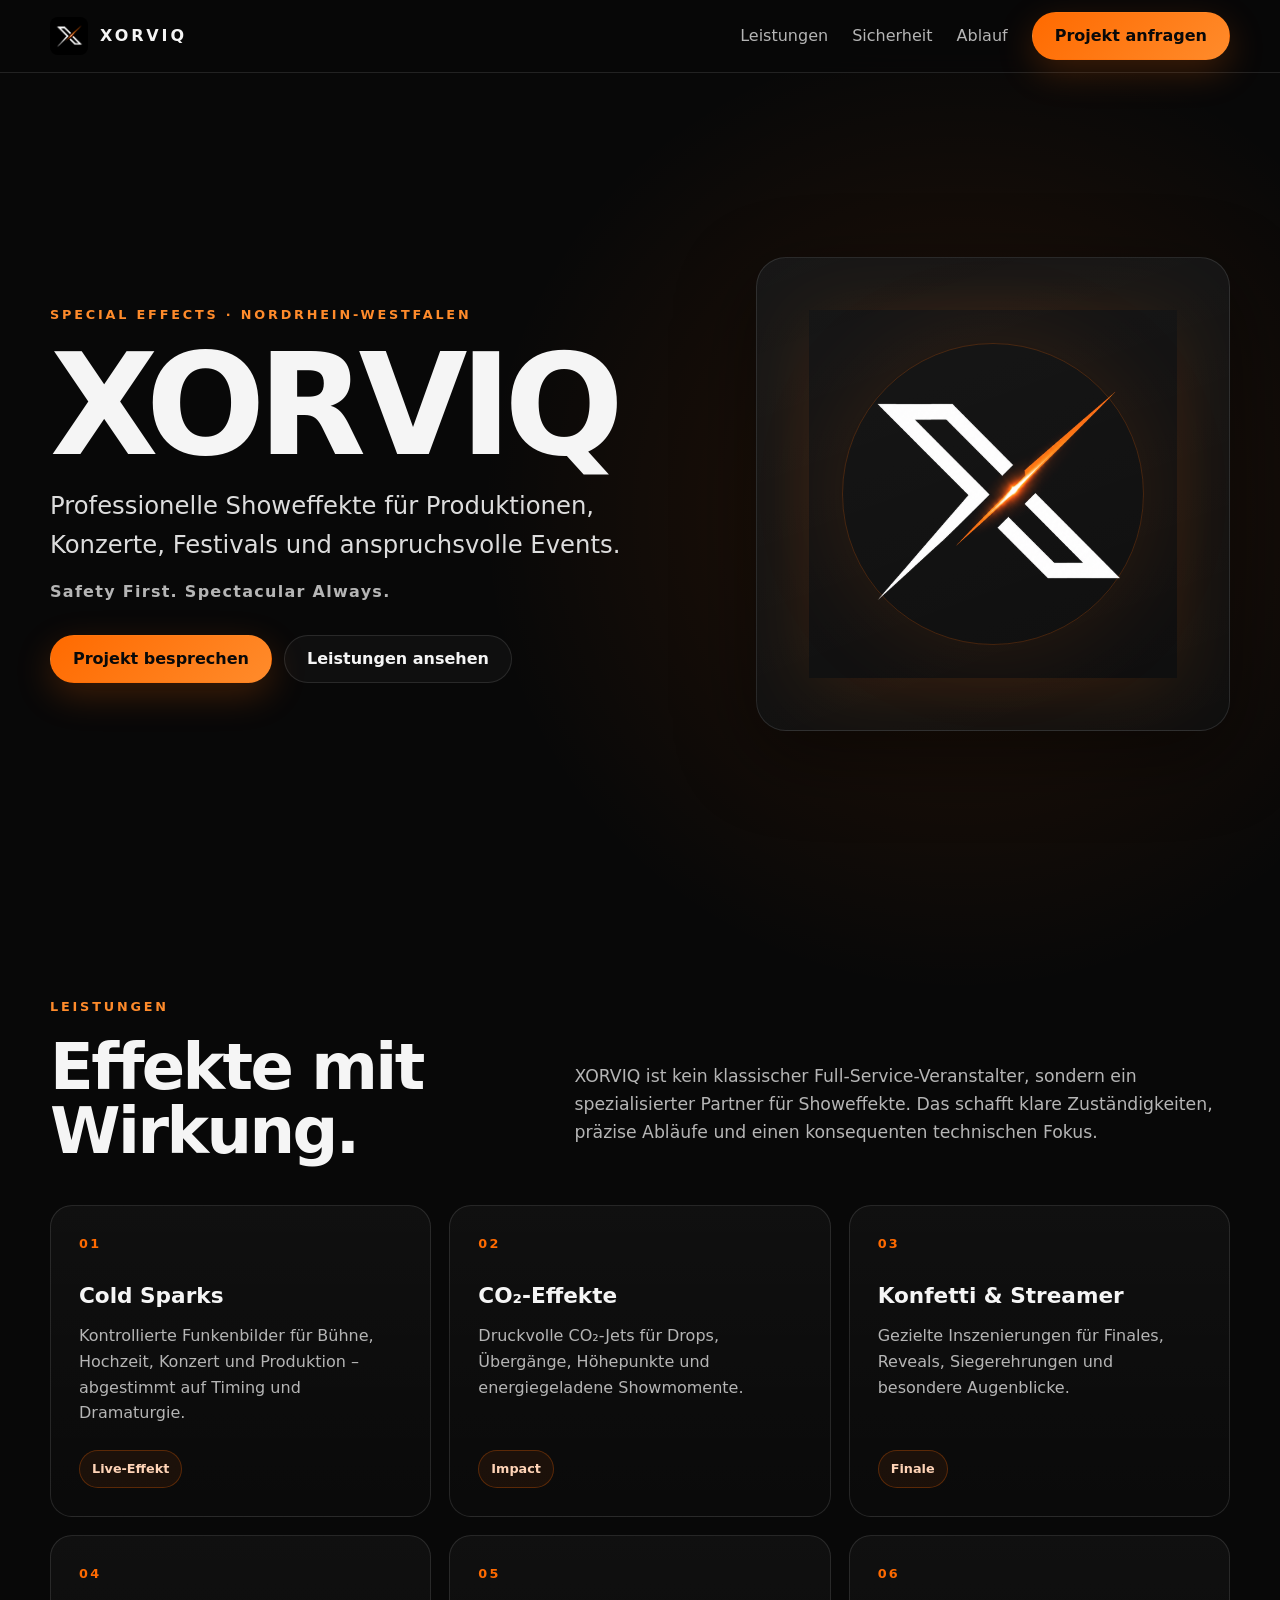
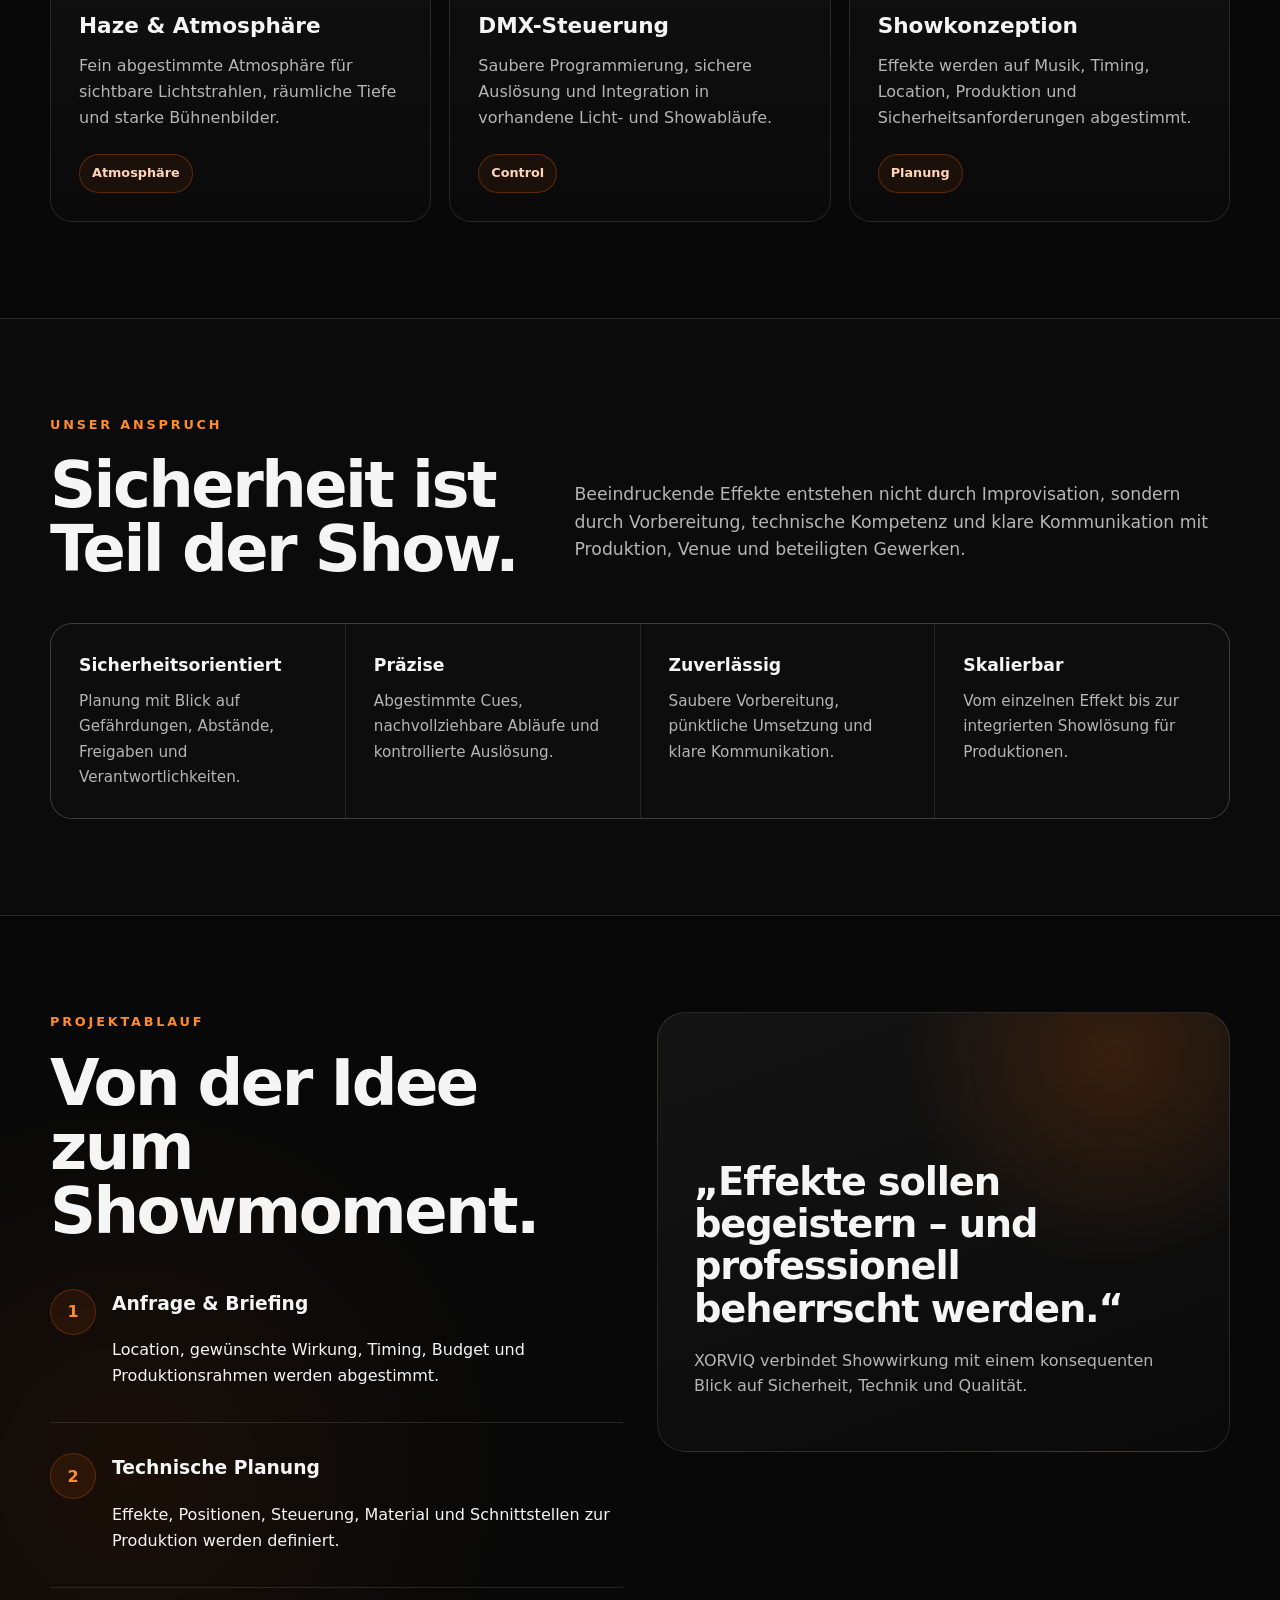
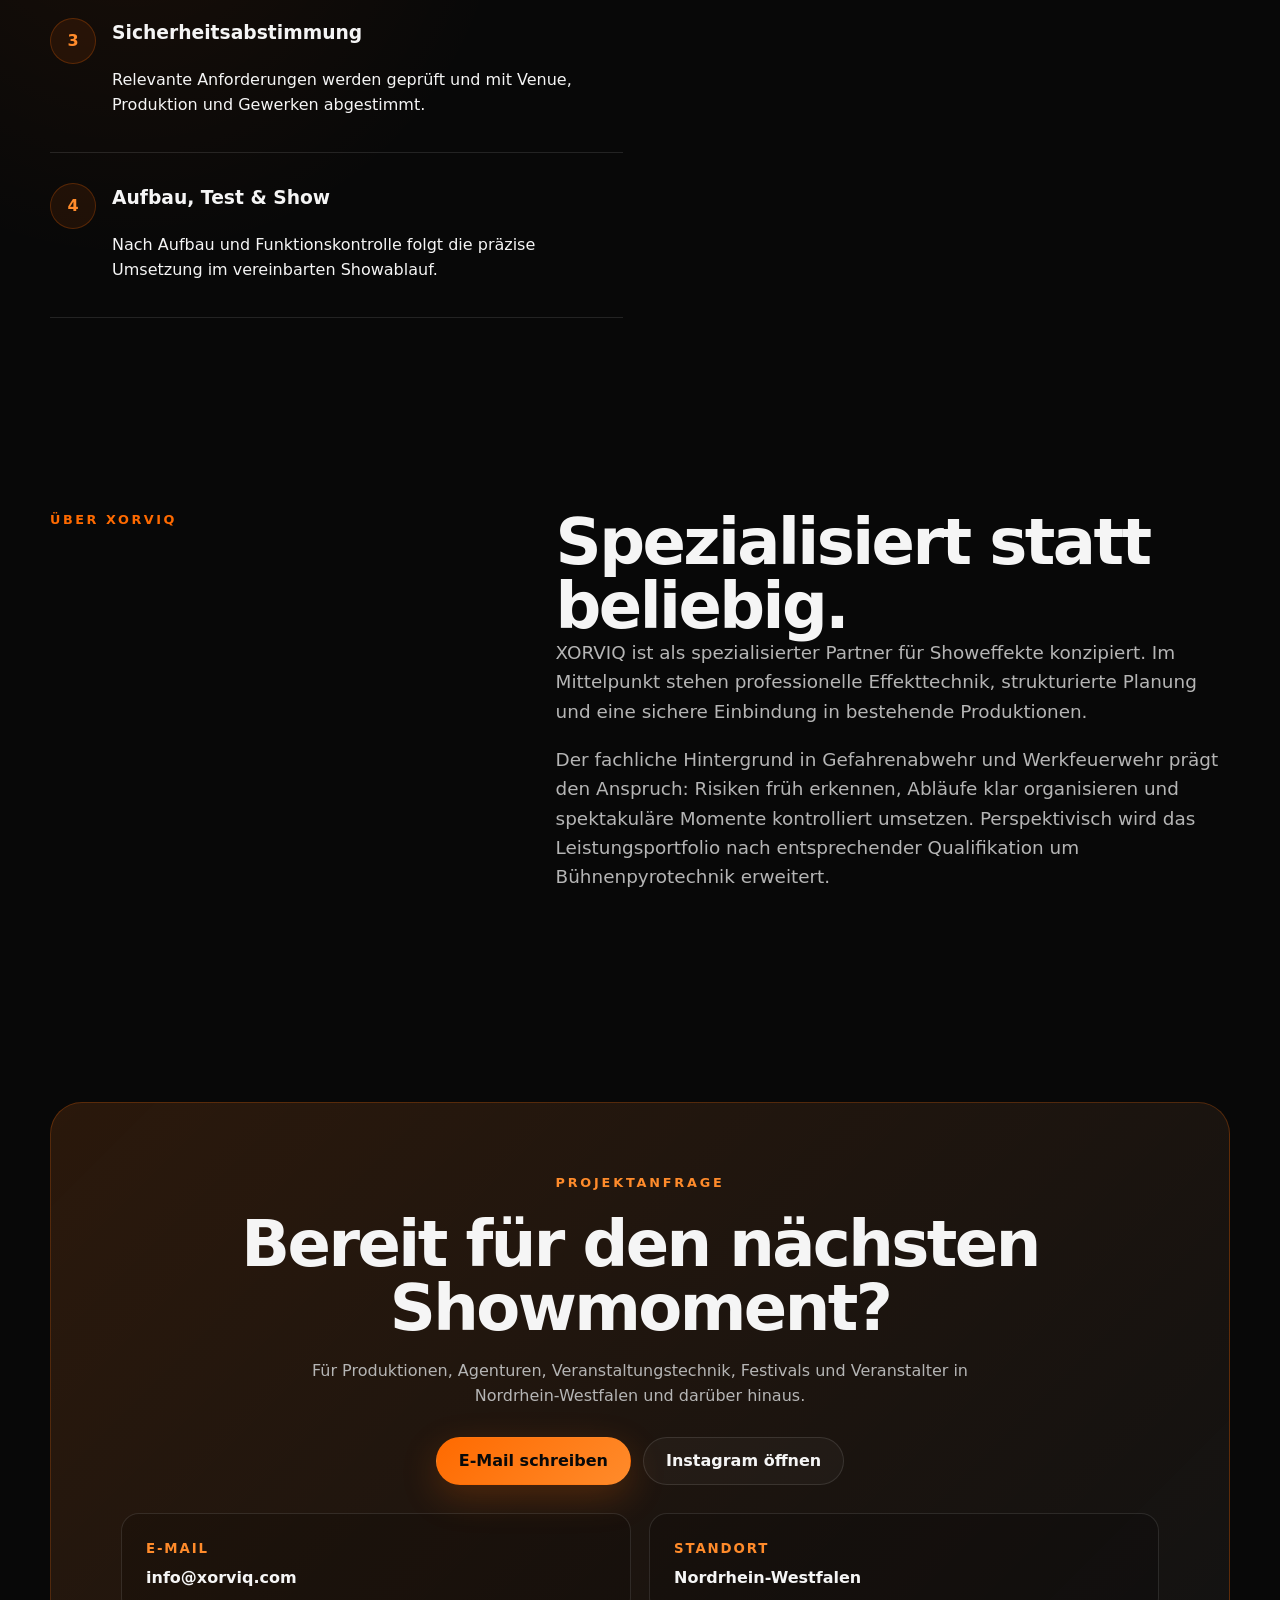
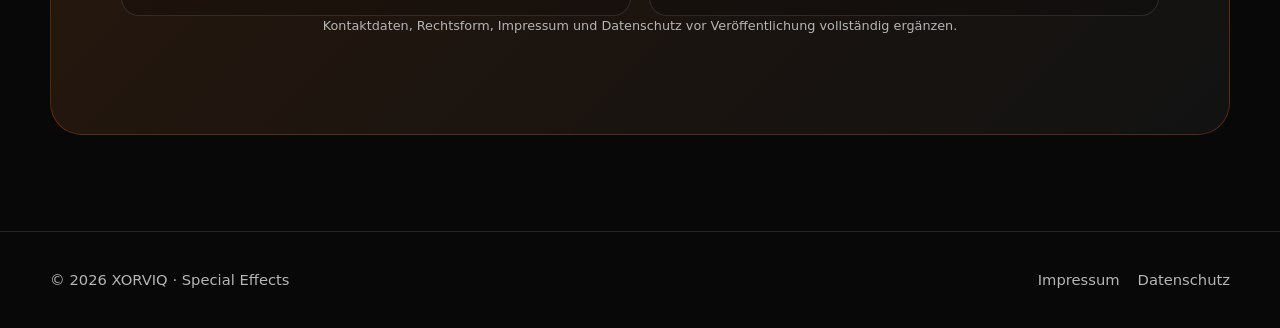
==== index.html @ 0015cf71 "Add files via upload" ====
<!DOCTYPE html>
<html lang="de">
<head>
  <meta charset="utf-8">
  <meta name="viewport" content="width=device-width, initial-scale=1">
  <title>XORVIQ | Special Effects</title>
  <meta name="description" content="XORVIQ realisiert professionelle Showeffekte mit Fokus auf Sicherheit, Präzision und Wirkung: Cold Sparks, CO₂, Konfetti, Streamer, Haze und DMX-Steuerung.">
  <meta name="theme-color" content="#080808">
  <link rel="icon" href="assets/favicon.png">
  <style>
    :root{--bg:#080808;--panel:#111;--text:#f5f5f5;--muted:#b5b5b5;--line:rgba(255,255,255,.11);--orange:#ff6a00;--orange2:#ff8b2b;--max:1180px;--radius:22px}
    *{box-sizing:border-box}html{scroll-behavior:smooth}
    body{margin:0;color:var(--text);background:radial-gradient(circle at 75% 10%,rgba(255,106,0,.12),transparent 30rem),radial-gradient(circle at 10% 60%,rgba(255,106,0,.07),transparent 24rem),var(--bg);font-family:Inter,ui-sans-serif,system-ui,-apple-system,BlinkMacSystemFont,"Segoe UI",sans-serif;line-height:1.6}
    img{max-width:100%;display:block}a{color:inherit}.container{width:min(calc(100% - 32px),var(--max));margin-inline:auto}
    .nav{position:sticky;top:0;z-index:20;backdrop-filter:blur(16px);background:rgba(8,8,8,.78);border-bottom:1px solid var(--line)}
    .nav-inner{min-height:72px;display:flex;align-items:center;justify-content:space-between;gap:24px}
    .brand{display:flex;align-items:center;gap:12px;text-decoration:none;font-weight:850;letter-spacing:.18em}
    .brand img{width:38px;height:38px;object-fit:cover;border-radius:8px}.nav-links{display:flex;align-items:center;gap:24px;color:var(--muted)}.nav-links a{text-decoration:none}.nav-links a:hover{color:#fff}
    .btn{display:inline-flex;align-items:center;justify-content:center;min-height:48px;padding:0 22px;border-radius:999px;text-decoration:none;font-weight:800;border:1px solid transparent;transition:.2s ease}
    .btn-primary{color:#090909;background:linear-gradient(135deg,var(--orange),var(--orange2));box-shadow:0 12px 36px rgba(255,106,0,.22)}.btn-primary:hover{transform:translateY(-2px)}
    .btn-secondary{border-color:var(--line);background:rgba(255,255,255,.03)}.btn-secondary:hover{background:rgba(255,255,255,.07)}
    .hero{min-height:calc(100vh - 72px);display:grid;place-items:center;padding:82px 0 68px}.hero-grid{display:grid;grid-template-columns:1.15fr .85fr;gap:64px;align-items:center}
    .eyebrow{color:var(--orange2);text-transform:uppercase;letter-spacing:.22em;font-size:.8rem;font-weight:850;margin-bottom:18px}
    h1,h2,h3,p{margin-top:0}h1{margin-bottom:20px;font-size:clamp(4rem,11vw,8.8rem);line-height:.88;letter-spacing:-.055em}
    .hero-sub{font-size:clamp(1.15rem,2.1vw,1.52rem);color:#ddd;max-width:720px;margin-bottom:14px}.slogan{color:var(--muted);font-weight:700;letter-spacing:.08em;margin-bottom:30px}.actions{display:flex;flex-wrap:wrap;gap:12px}
    .logo-panel{position:relative;aspect-ratio:1;border-radius:30px;border:1px solid var(--line);background:linear-gradient(160deg,rgba(255,255,255,.05),rgba(255,255,255,.01)),#0b0b0b;display:grid;place-items:center;overflow:hidden;box-shadow:0 24px 80px rgba(0,0,0,.45)}
    .logo-panel:before{content:"";position:absolute;inset:18%;border:1px solid rgba(255,106,0,.22);border-radius:50%;box-shadow:0 0 100px rgba(255,106,0,.12)}
    .logo-panel img{width:78%;position:relative;z-index:1;mix-blend-mode:screen;filter:drop-shadow(0 10px 42px rgba(255,106,0,.16))}
    section{padding:96px 0}.section-head{display:grid;grid-template-columns:.85fr 1.15fr;align-items:end;gap:40px;margin-bottom:42px}
    h2{font-size:clamp(2.3rem,5vw,4.6rem);line-height:1;letter-spacing:-.04em;margin-bottom:0}.section-copy{justify-self:end;max-width:700px;color:var(--muted);font-size:1.08rem}
    .grid-3{display:grid;grid-template-columns:repeat(3,1fr);gap:18px}.card{border:1px solid var(--line);background:linear-gradient(180deg,rgba(255,255,255,.035),rgba(255,255,255,.012));border-radius:var(--radius);padding:28px;min-height:240px;display:flex;flex-direction:column;justify-content:space-between}
    .num{color:var(--orange);font-size:.8rem;letter-spacing:.18em;text-transform:uppercase;font-weight:850;margin-bottom:24px}.card h3{font-size:1.35rem;margin-bottom:10px}.card p{color:var(--muted);margin-bottom:0}
    .tag{width:max-content;margin-top:24px;padding:8px 12px;border-radius:999px;border:1px solid rgba(255,106,0,.28);color:#ffd4b7;background:rgba(255,106,0,.07);font-size:.8rem;font-weight:800}
    .values{background:#0b0b0b;border-block:1px solid var(--line)}.value-grid{display:grid;grid-template-columns:repeat(4,1fr);gap:1px;border:1px solid var(--line);background:var(--line);border-radius:var(--radius);overflow:hidden}
    .value{padding:28px;background:#0d0d0d}.value strong{display:block;font-size:1.08rem;margin-bottom:8px}.value span{color:var(--muted);font-size:.95rem}
    .process{display:grid;grid-template-columns:1fr 1fr;gap:34px;align-items:start}.process-list{display:grid;gap:12px;margin-top:28px}.process-item{display:grid;grid-template-columns:46px 1fr;gap:16px;padding:18px 0;border-bottom:1px solid var(--line)}
    .step{width:46px;height:46px;display:grid;place-items:center;border-radius:50%;color:var(--orange2);background:rgba(255,106,0,.09);border:1px solid rgba(255,106,0,.25);font-weight:850}
    .quote{position:sticky;top:100px;min-height:440px;padding:36px;border-radius:28px;border:1px solid var(--line);background:radial-gradient(circle at 80% 10%,rgba(255,106,0,.16),transparent 35%),linear-gradient(160deg,rgba(255,255,255,.05),rgba(255,255,255,.01));display:flex;flex-direction:column;justify-content:flex-end}
    .quote blockquote{margin:0 0 18px;font-size:clamp(1.8rem,3vw,3rem);line-height:1.1;letter-spacing:-.03em;font-weight:800}.quote p{color:var(--muted)}
    .about{display:grid;grid-template-columns:.8fr 1.2fr;gap:56px}.about-label{color:var(--orange);text-transform:uppercase;letter-spacing:.2em;font-size:.8rem;font-weight:850}.about-copy{font-size:1.15rem}.about-copy p{color:var(--muted)}
    .cta{padding:clamp(34px,7vw,70px);text-align:center;border-radius:32px;border:1px solid rgba(255,106,0,.26);background:linear-gradient(135deg,rgba(255,106,0,.12),rgba(255,255,255,.02)),#0d0d0d}
    .cta h2{margin-bottom:18px}.cta>p{max-width:720px;margin:0 auto 28px;color:var(--muted)}.cta .actions{justify-content:center}
    .contact-grid{display:grid;grid-template-columns:1fr 1fr;gap:18px;margin-top:28px}.contact-box{text-align:left;border:1px solid var(--line);background:rgba(0,0,0,.16);border-radius:18px;padding:24px}
    .contact-box small{display:block;color:var(--orange2);text-transform:uppercase;letter-spacing:.14em;font-weight:850;margin-bottom:6px}
    footer{padding:36px 0;color:var(--muted);border-top:1px solid var(--line);font-size:.92rem}.footer-inner{display:flex;justify-content:space-between;gap:24px;flex-wrap:wrap}.footer-links{display:flex;gap:18px;flex-wrap:wrap}.footer-links a{text-decoration:none}.footer-links a:hover{color:#fff}.notice{margin-top:18px;color:#888;font-size:.8rem}
    @media(max-width:900px){.nav-links a:not(.btn){display:none}.hero-grid,.section-head,.process,.about{grid-template-columns:1fr}.grid-3{grid-template-columns:1fr 1fr}.value-grid{grid-template-columns:1fr 1fr}.section-copy{justify-self:start}.logo-panel{max-width:560px;margin:0 auto}.quote{position:static;min-height:360px}}
    @media(max-width:620px){.container{width:min(calc(100% - 22px),var(--max))}.grid-3,.value-grid,.contact-grid{grid-template-columns:1fr}section{padding:74px 0}.card{padding:22px}.nav-inner{min-height:66px}.brand span{font-size:.86rem}}
  </style>
</head>
<body>
<nav class="nav">
  <div class="container nav-inner">
    <a class="brand" href="#top"><img src="assets/xorviq-x-logo.png" alt=""><span>XORVIQ</span></a>
    <div class="nav-links">
      <a href="#leistungen">Leistungen</a><a href="#sicherheit">Sicherheit</a><a href="#ablauf">Ablauf</a>
      <a class="btn btn-primary" href="#kontakt">Projekt anfragen</a>
    </div>
  </div>
</nav>

<main id="top">
<header class="hero">
  <div class="container hero-grid">
    <div>
      <div class="eyebrow">Special Effects · Nordrhein-Westfalen</div>
      <h1>XORVIQ</h1>
      <p class="hero-sub">Professionelle Showeffekte für Produktionen, Konzerte, Festivals und anspruchsvolle Events.</p>
      <p class="slogan">Safety First. Spectacular Always.</p>
      <div class="actions">
        <a class="btn btn-primary" href="#kontakt">Projekt besprechen</a>
        <a class="btn btn-secondary" href="#leistungen">Leistungen ansehen</a>
      </div>
    </div>
    <div class="logo-panel"><img src="assets/xorviq-x-logo.png" alt="XORVIQ X-Logo"></div>
  </div>
</header>

<section id="leistungen">
<div class="container">
  <div class="section-head">
    <div><div class="eyebrow">Leistungen</div><h2>Effekte mit Wirkung.</h2></div>
    <p class="section-copy">XORVIQ ist kein klassischer Full-Service-Veranstalter, sondern ein spezialisierter Partner für Showeffekte. Das schafft klare Zuständigkeiten, präzise Abläufe und einen konsequenten technischen Fokus.</p>
  </div>

  <div class="grid-3">
    <article class="card"><div><div class="num">01</div><h3>Cold Sparks</h3><p>Kontrollierte Funkenbilder für Bühne, Hochzeit, Konzert und Produktion – abgestimmt auf Timing und Dramaturgie.</p></div><span class="tag">Live-Effekt</span></article>
    <article class="card"><div><div class="num">02</div><h3>CO₂-Effekte</h3><p>Druckvolle CO₂-Jets für Drops, Übergänge, Höhepunkte und energiegeladene Showmomente.</p></div><span class="tag">Impact</span></article>
    <article class="card"><div><div class="num">03</div><h3>Konfetti & Streamer</h3><p>Gezielte Inszenierungen für Finales, Reveals, Siegerehrungen und besondere Augenblicke.</p></div><span class="tag">Finale</span></article>
    <article class="card"><div><div class="num">04</div><h3>Haze & Atmosphäre</h3><p>Fein abgestimmte Atmosphäre für sichtbare Lichtstrahlen, räumliche Tiefe und starke Bühnenbilder.</p></div><span class="tag">Atmosphäre</span></article>
    <article class="card"><div><div class="num">05</div><h3>DMX-Steuerung</h3><p>Saubere Programmierung, sichere Auslösung und Integration in vorhandene Licht- und Showabläufe.</p></div><span class="tag">Control</span></article>
    <article class="card"><div><div class="num">06</div><h3>Showkonzeption</h3><p>Effekte werden auf Musik, Timing, Location, Produktion und Sicherheitsanforderungen abgestimmt.</p></div><span class="tag">Planung</span></article>
  </div>
</div>
</section>

<section id="sicherheit" class="values">
<div class="container">
  <div class="section-head">
    <div><div class="eyebrow">Unser Anspruch</div><h2>Sicherheit ist Teil der Show.</h2></div>
    <p class="section-copy">Beeindruckende Effekte entstehen nicht durch Improvisation, sondern durch Vorbereitung, technische Kompetenz und klare Kommunikation mit Produktion, Venue und beteiligten Gewerken.</p>
  </div>
  <div class="value-grid">
    <div class="value"><strong>Sicherheitsorientiert</strong><span>Planung mit Blick auf Gefährdungen, Abstände, Freigaben und Verantwortlichkeiten.</span></div>
    <div class="value"><strong>Präzise</strong><span>Abgestimmte Cues, nachvollziehbare Abläufe und kontrollierte Auslösung.</span></div>
    <div class="value"><strong>Zuverlässig</strong><span>Saubere Vorbereitung, pünktliche Umsetzung und klare Kommunikation.</span></div>
    <div class="value"><strong>Skalierbar</strong><span>Vom einzelnen Effekt bis zur integrierten Showlösung für Produktionen.</span></div>
  </div>
</div>
</section>

<section id="ablauf">
<div class="container process">
  <div>
    <div class="eyebrow">Projektablauf</div><h2>Von der Idee zum Showmoment.</h2>
    <div class="process-list">
      <div class="process-item"><div class="step">1</div><div><h3>Anfrage & Briefing</h3><p>Location, gewünschte Wirkung, Timing, Budget und Produktionsrahmen werden abgestimmt.</p></div></div>
      <div class="process-item"><div class="step">2</div><div><h3>Technische Planung</h3><p>Effekte, Positionen, Steuerung, Material und Schnittstellen zur Produktion werden definiert.</p></div></div>
      <div class="process-item"><div class="step">3</div><div><h3>Sicherheitsabstimmung</h3><p>Relevante Anforderungen werden geprüft und mit Venue, Produktion und Gewerken abgestimmt.</p></div></div>
      <div class="process-item"><div class="step">4</div><div><h3>Aufbau, Test & Show</h3><p>Nach Aufbau und Funktionskontrolle folgt die präzise Umsetzung im vereinbarten Showablauf.</p></div></div>
    </div>
  </div>
  <aside class="quote"><blockquote>„Effekte sollen begeistern – und professionell beherrscht werden.“</blockquote><p>XORVIQ verbindet Showwirkung mit einem konsequenten Blick auf Sicherheit, Technik und Qualität.</p></aside>
</div>
</section>

<section>
<div class="container about">
  <div class="about-label">Über XORVIQ</div>
  <div class="about-copy">
    <h2>Spezialisiert statt beliebig.</h2>
    <p>XORVIQ ist als spezialisierter Partner für Showeffekte konzipiert. Im Mittelpunkt stehen professionelle Effekttechnik, strukturierte Planung und eine sichere Einbindung in bestehende Produktionen.</p>
    <p>Der fachliche Hintergrund in Gefahrenabwehr und Werkfeuerwehr prägt den Anspruch: Risiken früh erkennen, Abläufe klar organisieren und spektakuläre Momente kontrolliert umsetzen. Perspektivisch wird das Leistungsportfolio nach entsprechender Qualifikation um Bühnenpyrotechnik erweitert.</p>
  </div>
</div>
</section>

<section id="kontakt">
<div class="container">
  <div class="cta">
    <div class="eyebrow">Projektanfrage</div><h2>Bereit für den nächsten Showmoment?</h2>
    <p>Für Produktionen, Agenturen, Veranstaltungstechnik, Festivals und Veranstalter in Nordrhein-Westfalen und darüber hinaus.</p>
    <div class="actions">
      <a class="btn btn-primary" href="mailto:info@xorviq.com?subject=Projektanfrage%20XORVIQ">E-Mail schreiben</a>
      <a class="btn btn-secondary" href="https://instagram.com/xorviq" target="_blank" rel="noopener">Instagram öffnen</a>
    </div>
    <div class="contact-grid">
      <div class="contact-box"><small>E-Mail</small><strong>info@xorviq.com</strong></div>
      <div class="contact-box"><small>Standort</small><strong>Nordrhein-Westfalen</strong></div>
    </div>
    <p class="notice">Kontaktdaten, Rechtsform, Impressum und Datenschutz vor Veröffentlichung vollständig ergänzen.</p>
  </div>
</div>
</section>
</main>

<footer>
<div class="container footer-inner">
  <div>© <span id="year"></span> XORVIQ · Special Effects</div>
  <div class="footer-links"><a href="impressum.html">Impressum</a><a href="datenschutz.html">Datenschutz</a></div>
</div>
</footer>
<script>document.getElementById("year").textContent=new Date().getFullYear();</script>
</body>
</html>
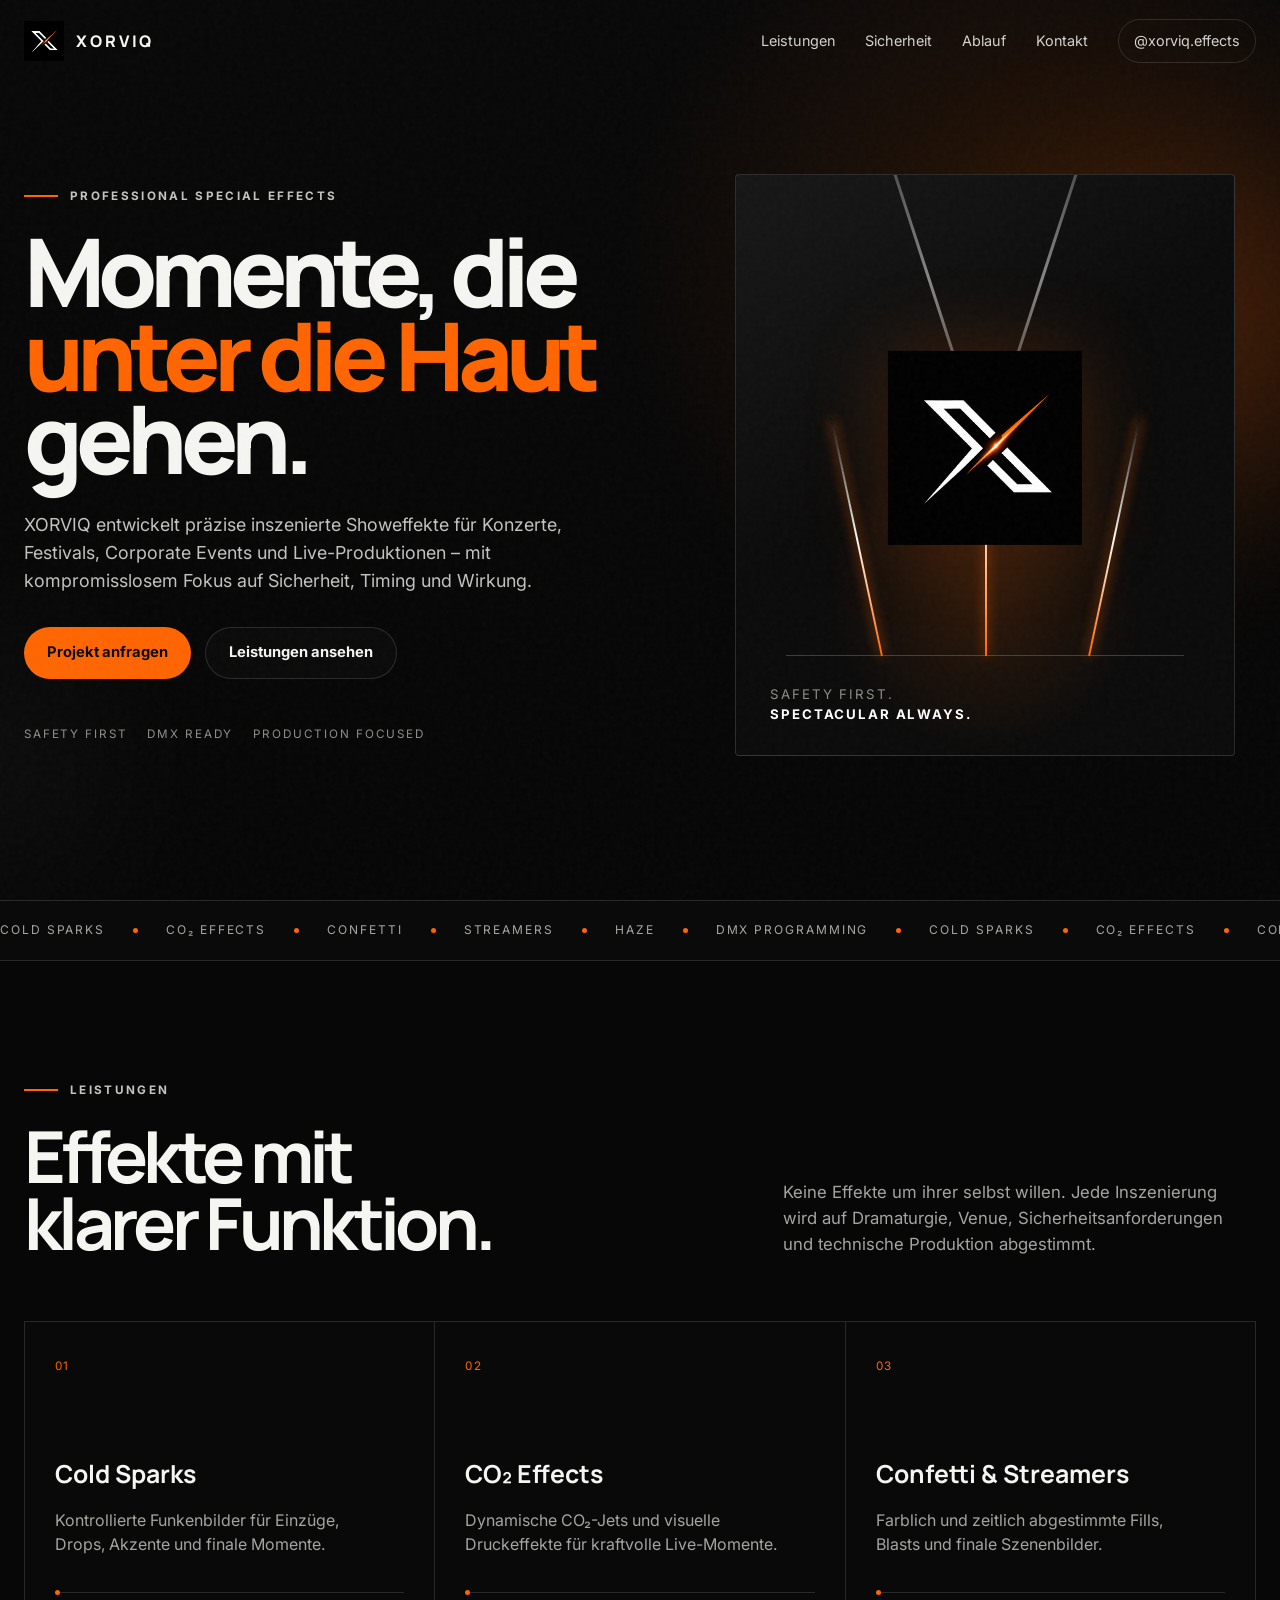
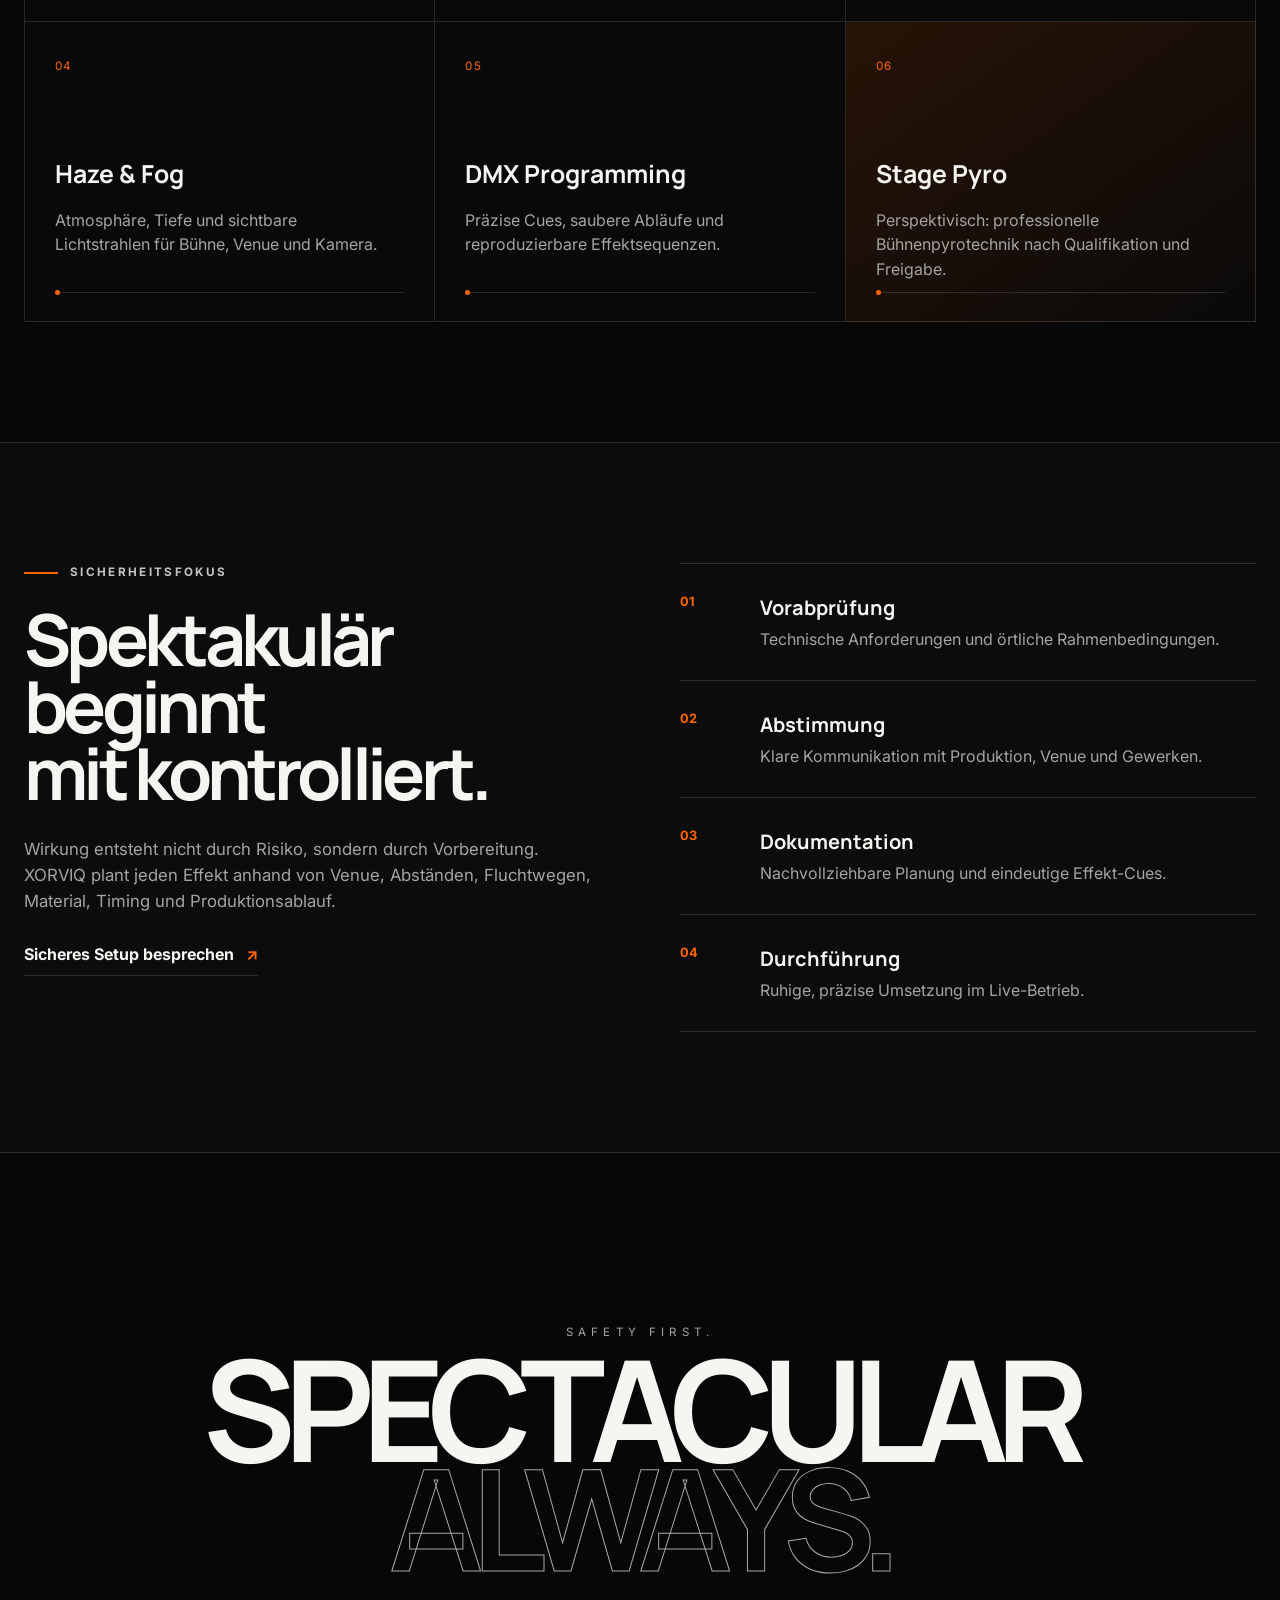
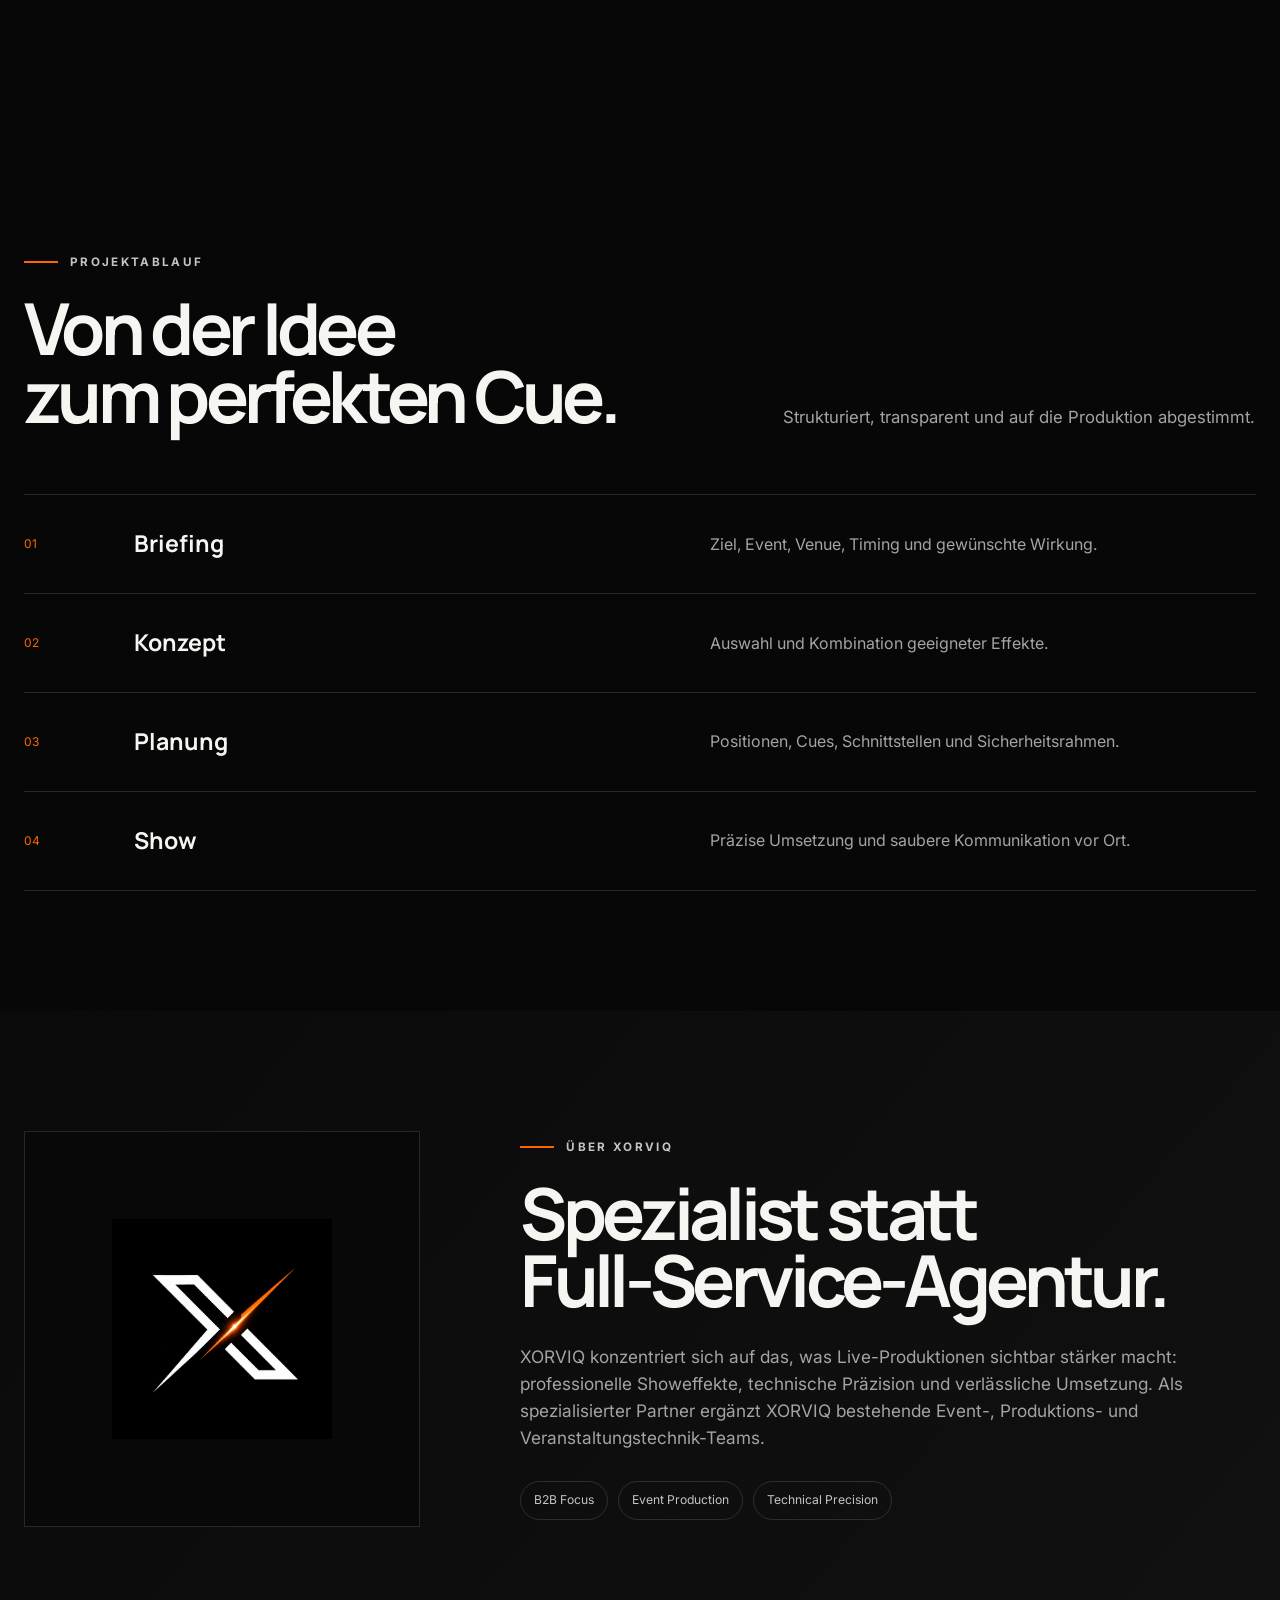
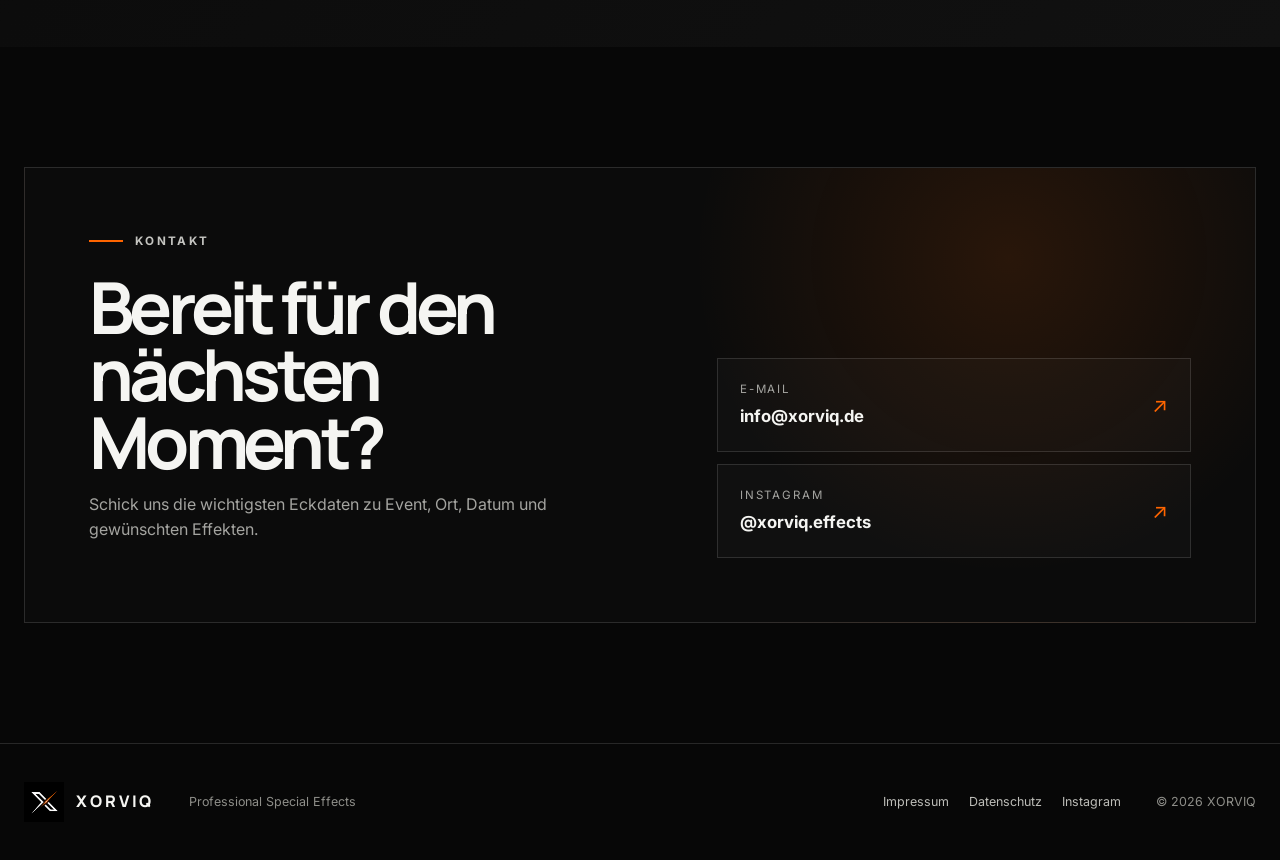
==== commit 987848fe: "Add files via upload" ====
--- a/index.html
+++ b/index.html
@@ -1,164 +1,270 @@
-<!DOCTYPE html>
+<!doctype html>
 <html lang="de">
 <head>
   <meta charset="utf-8">
   <meta name="viewport" content="width=device-width, initial-scale=1">
-  <title>XORVIQ | Special Effects</title>
-  <meta name="description" content="XORVIQ realisiert professionelle Showeffekte mit Fokus auf Sicherheit, Präzision und Wirkung: Cold Sparks, CO₂, Konfetti, Streamer, Haze und DMX-Steuerung.">
-  <meta name="theme-color" content="#080808">
+  <meta name="theme-color" content="#070707">
+  <meta name="description" content="XORVIQ realisiert professionelle Showeffekte für Konzerte, Festivals, Corporate Events und Live-Produktionen – präzise geplant, sicher umgesetzt.">
+  <meta name="robots" content="index,follow">
+  <meta property="og:title" content="XORVIQ | Professional Special Effects">
+  <meta property="og:description" content="Cold Sparks, CO₂, Konfetti, Streamer, Haze und DMX-Programmierung für professionelle Live-Produktionen.">
+  <meta property="og:type" content="website">
+  <meta property="og:url" content="https://xorviq.com/">
+  <title>XORVIQ | Professional Special Effects</title>
   <link rel="icon" href="assets/favicon.png">
-  <style>
-    :root{--bg:#080808;--panel:#111;--text:#f5f5f5;--muted:#b5b5b5;--line:rgba(255,255,255,.11);--orange:#ff6a00;--orange2:#ff8b2b;--max:1180px;--radius:22px}
-    *{box-sizing:border-box}html{scroll-behavior:smooth}
-    body{margin:0;color:var(--text);background:radial-gradient(circle at 75% 10%,rgba(255,106,0,.12),transparent 30rem),radial-gradient(circle at 10% 60%,rgba(255,106,0,.07),transparent 24rem),var(--bg);font-family:Inter,ui-sans-serif,system-ui,-apple-system,BlinkMacSystemFont,"Segoe UI",sans-serif;line-height:1.6}
-    img{max-width:100%;display:block}a{color:inherit}.container{width:min(calc(100% - 32px),var(--max));margin-inline:auto}
-    .nav{position:sticky;top:0;z-index:20;backdrop-filter:blur(16px);background:rgba(8,8,8,.78);border-bottom:1px solid var(--line)}
-    .nav-inner{min-height:72px;display:flex;align-items:center;justify-content:space-between;gap:24px}
-    .brand{display:flex;align-items:center;gap:12px;text-decoration:none;font-weight:850;letter-spacing:.18em}
-    .brand img{width:38px;height:38px;object-fit:cover;border-radius:8px}.nav-links{display:flex;align-items:center;gap:24px;color:var(--muted)}.nav-links a{text-decoration:none}.nav-links a:hover{color:#fff}
-    .btn{display:inline-flex;align-items:center;justify-content:center;min-height:48px;padding:0 22px;border-radius:999px;text-decoration:none;font-weight:800;border:1px solid transparent;transition:.2s ease}
-    .btn-primary{color:#090909;background:linear-gradient(135deg,var(--orange),var(--orange2));box-shadow:0 12px 36px rgba(255,106,0,.22)}.btn-primary:hover{transform:translateY(-2px)}
-    .btn-secondary{border-color:var(--line);background:rgba(255,255,255,.03)}.btn-secondary:hover{background:rgba(255,255,255,.07)}
-    .hero{min-height:calc(100vh - 72px);display:grid;place-items:center;padding:82px 0 68px}.hero-grid{display:grid;grid-template-columns:1.15fr .85fr;gap:64px;align-items:center}
-    .eyebrow{color:var(--orange2);text-transform:uppercase;letter-spacing:.22em;font-size:.8rem;font-weight:850;margin-bottom:18px}
-    h1,h2,h3,p{margin-top:0}h1{margin-bottom:20px;font-size:clamp(4rem,11vw,8.8rem);line-height:.88;letter-spacing:-.055em}
-    .hero-sub{font-size:clamp(1.15rem,2.1vw,1.52rem);color:#ddd;max-width:720px;margin-bottom:14px}.slogan{color:var(--muted);font-weight:700;letter-spacing:.08em;margin-bottom:30px}.actions{display:flex;flex-wrap:wrap;gap:12px}
-    .logo-panel{position:relative;aspect-ratio:1;border-radius:30px;border:1px solid var(--line);background:linear-gradient(160deg,rgba(255,255,255,.05),rgba(255,255,255,.01)),#0b0b0b;display:grid;place-items:center;overflow:hidden;box-shadow:0 24px 80px rgba(0,0,0,.45)}
-    .logo-panel:before{content:"";position:absolute;inset:18%;border:1px solid rgba(255,106,0,.22);border-radius:50%;box-shadow:0 0 100px rgba(255,106,0,.12)}
-    .logo-panel img{width:78%;position:relative;z-index:1;mix-blend-mode:screen;filter:drop-shadow(0 10px 42px rgba(255,106,0,.16))}
-    section{padding:96px 0}.section-head{display:grid;grid-template-columns:.85fr 1.15fr;align-items:end;gap:40px;margin-bottom:42px}
-    h2{font-size:clamp(2.3rem,5vw,4.6rem);line-height:1;letter-spacing:-.04em;margin-bottom:0}.section-copy{justify-self:end;max-width:700px;color:var(--muted);font-size:1.08rem}
-    .grid-3{display:grid;grid-template-columns:repeat(3,1fr);gap:18px}.card{border:1px solid var(--line);background:linear-gradient(180deg,rgba(255,255,255,.035),rgba(255,255,255,.012));border-radius:var(--radius);padding:28px;min-height:240px;display:flex;flex-direction:column;justify-content:space-between}
-    .num{color:var(--orange);font-size:.8rem;letter-spacing:.18em;text-transform:uppercase;font-weight:850;margin-bottom:24px}.card h3{font-size:1.35rem;margin-bottom:10px}.card p{color:var(--muted);margin-bottom:0}
-    .tag{width:max-content;margin-top:24px;padding:8px 12px;border-radius:999px;border:1px solid rgba(255,106,0,.28);color:#ffd4b7;background:rgba(255,106,0,.07);font-size:.8rem;font-weight:800}
-    .values{background:#0b0b0b;border-block:1px solid var(--line)}.value-grid{display:grid;grid-template-columns:repeat(4,1fr);gap:1px;border:1px solid var(--line);background:var(--line);border-radius:var(--radius);overflow:hidden}
-    .value{padding:28px;background:#0d0d0d}.value strong{display:block;font-size:1.08rem;margin-bottom:8px}.value span{color:var(--muted);font-size:.95rem}
-    .process{display:grid;grid-template-columns:1fr 1fr;gap:34px;align-items:start}.process-list{display:grid;gap:12px;margin-top:28px}.process-item{display:grid;grid-template-columns:46px 1fr;gap:16px;padding:18px 0;border-bottom:1px solid var(--line)}
-    .step{width:46px;height:46px;display:grid;place-items:center;border-radius:50%;color:var(--orange2);background:rgba(255,106,0,.09);border:1px solid rgba(255,106,0,.25);font-weight:850}
-    .quote{position:sticky;top:100px;min-height:440px;padding:36px;border-radius:28px;border:1px solid var(--line);background:radial-gradient(circle at 80% 10%,rgba(255,106,0,.16),transparent 35%),linear-gradient(160deg,rgba(255,255,255,.05),rgba(255,255,255,.01));display:flex;flex-direction:column;justify-content:flex-end}
-    .quote blockquote{margin:0 0 18px;font-size:clamp(1.8rem,3vw,3rem);line-height:1.1;letter-spacing:-.03em;font-weight:800}.quote p{color:var(--muted)}
-    .about{display:grid;grid-template-columns:.8fr 1.2fr;gap:56px}.about-label{color:var(--orange);text-transform:uppercase;letter-spacing:.2em;font-size:.8rem;font-weight:850}.about-copy{font-size:1.15rem}.about-copy p{color:var(--muted)}
-    .cta{padding:clamp(34px,7vw,70px);text-align:center;border-radius:32px;border:1px solid rgba(255,106,0,.26);background:linear-gradient(135deg,rgba(255,106,0,.12),rgba(255,255,255,.02)),#0d0d0d}
-    .cta h2{margin-bottom:18px}.cta>p{max-width:720px;margin:0 auto 28px;color:var(--muted)}.cta .actions{justify-content:center}
-    .contact-grid{display:grid;grid-template-columns:1fr 1fr;gap:18px;margin-top:28px}.contact-box{text-align:left;border:1px solid var(--line);background:rgba(0,0,0,.16);border-radius:18px;padding:24px}
-    .contact-box small{display:block;color:var(--orange2);text-transform:uppercase;letter-spacing:.14em;font-weight:850;margin-bottom:6px}
-    footer{padding:36px 0;color:var(--muted);border-top:1px solid var(--line);font-size:.92rem}.footer-inner{display:flex;justify-content:space-between;gap:24px;flex-wrap:wrap}.footer-links{display:flex;gap:18px;flex-wrap:wrap}.footer-links a{text-decoration:none}.footer-links a:hover{color:#fff}.notice{margin-top:18px;color:#888;font-size:.8rem}
-    @media(max-width:900px){.nav-links a:not(.btn){display:none}.hero-grid,.section-head,.process,.about{grid-template-columns:1fr}.grid-3{grid-template-columns:1fr 1fr}.value-grid{grid-template-columns:1fr 1fr}.section-copy{justify-self:start}.logo-panel{max-width:560px;margin:0 auto}.quote{position:static;min-height:360px}}
-    @media(max-width:620px){.container{width:min(calc(100% - 22px),var(--max))}.grid-3,.value-grid,.contact-grid{grid-template-columns:1fr}section{padding:74px 0}.card{padding:22px}.nav-inner{min-height:66px}.brand span{font-size:.86rem}}
-  </style>
+  <link rel="apple-touch-icon" href="assets/favicon-192.png">
+  <link rel="stylesheet" href="assets/style.css">
+  <script defer src="assets/script.js"></script>
 </head>
 <body>
-<nav class="nav">
-  <div class="container nav-inner">
-    <a class="brand" href="#top"><img src="assets/xorviq-x-logo.png" alt=""><span>XORVIQ</span></a>
-    <div class="nav-links">
-      <a href="#leistungen">Leistungen</a><a href="#sicherheit">Sicherheit</a><a href="#ablauf">Ablauf</a>
-      <a class="btn btn-primary" href="#kontakt">Projekt anfragen</a>
+  <div class="noise" aria-hidden="true"></div>
+
+  <header class="site-header" id="top">
+    <div class="nav-shell">
+      <a class="brand" href="#top" aria-label="XORVIQ Startseite">
+        <img src="assets/xorviq-x-logo.png" alt="" width="44" height="44">
+        <span>XORVIQ</span>
+      </a>
+
+      <button class="nav-toggle" type="button" aria-label="Menü öffnen" aria-expanded="false">
+        <span></span><span></span>
+      </button>
+
+      <nav class="nav-links" aria-label="Hauptnavigation">
+        <a href="#leistungen">Leistungen</a>
+        <a href="#sicherheit">Sicherheit</a>
+        <a href="#ablauf">Ablauf</a>
+        <a href="#kontakt">Kontakt</a>
+        <a class="nav-instagram" href="https://www.instagram.com/xorviq.effects/" target="_blank" rel="noopener noreferrer">@xorviq.effects</a>
+      </nav>
     </div>
-  </div>
-</nav>
-
-<main id="top">
-<header class="hero">
-  <div class="container hero-grid">
-    <div>
-      <div class="eyebrow">Special Effects · Nordrhein-Westfalen</div>
-      <h1>XORVIQ</h1>
-      <p class="hero-sub">Professionelle Showeffekte für Produktionen, Konzerte, Festivals und anspruchsvolle Events.</p>
-      <p class="slogan">Safety First. Spectacular Always.</p>
-      <div class="actions">
-        <a class="btn btn-primary" href="#kontakt">Projekt besprechen</a>
-        <a class="btn btn-secondary" href="#leistungen">Leistungen ansehen</a>
-      </div>
+  </header>
+
+  <main>
+    <section class="hero section">
+      <div class="hero-glow hero-glow-one" aria-hidden="true"></div>
+      <div class="hero-glow hero-glow-two" aria-hidden="true"></div>
+
+      <div class="container hero-grid">
+        <div class="hero-copy reveal">
+          <p class="eyebrow"><span></span> Professional Special Effects</p>
+          <h1>Momente, die<br><em>unter die Haut</em><br>gehen.</h1>
+          <p class="hero-text">
+            XORVIQ entwickelt präzise inszenierte Showeffekte für Konzerte, Festivals,
+            Corporate Events und Live-Produktionen – mit kompromisslosem Fokus auf
+            Sicherheit, Timing und Wirkung.
+          </p>
+          <div class="hero-actions">
+            <a class="button button-primary" href="#kontakt">Projekt anfragen</a>
+            <a class="button button-ghost" href="#leistungen">Leistungen ansehen</a>
+          </div>
+          <div class="hero-meta" aria-label="XORVIQ Eigenschaften">
+            <span>Safety First</span>
+            <span>DMX Ready</span>
+            <span>Production Focused</span>
+          </div>
+        </div>
+
+        <div class="hero-visual reveal" aria-hidden="true">
+          <div class="stage">
+            <div class="beam beam-a"></div>
+            <div class="beam beam-b"></div>
+            <div class="spark spark-a"></div>
+            <div class="spark spark-b"></div>
+            <div class="spark spark-c"></div>
+            <div class="stage-mark">
+              <img src="assets/xorviq-x-logo.png" alt="">
+            </div>
+            <p>Safety First.<br><strong>Spectacular Always.</strong></p>
+          </div>
+        </div>
+      </div>
+    </section>
+
+    <section class="ticker" aria-label="Leistungsübersicht">
+      <div class="ticker-track">
+        <span>Cold Sparks</span><i></i><span>CO₂ Effects</span><i></i><span>Confetti</span><i></i>
+        <span>Streamers</span><i></i><span>Haze</span><i></i><span>DMX Programming</span><i></i>
+        <span>Cold Sparks</span><i></i><span>CO₂ Effects</span><i></i><span>Confetti</span><i></i>
+        <span>Streamers</span><i></i><span>Haze</span><i></i><span>DMX Programming</span>
+      </div>
+    </section>
+
+    <section class="section services" id="leistungen">
+      <div class="container">
+        <div class="section-head reveal">
+          <div>
+            <p class="eyebrow"><span></span> Leistungen</p>
+            <h2>Effekte mit<br>klarer Funktion.</h2>
+          </div>
+          <p>
+            Keine Effekte um ihrer selbst willen. Jede Inszenierung wird auf Dramaturgie,
+            Venue, Sicherheitsanforderungen und technische Produktion abgestimmt.
+          </p>
+        </div>
+
+        <div class="service-grid">
+          <article class="service-card reveal">
+            <span class="service-number">01</span>
+            <h3>Cold Sparks</h3>
+            <p>Kontrollierte Funkenbilder für Einzüge, Drops, Akzente und finale Momente.</p>
+            <div class="service-line"></div>
+          </article>
+          <article class="service-card reveal">
+            <span class="service-number">02</span>
+            <h3>CO₂ Effects</h3>
+            <p>Dynamische CO₂-Jets und visuelle Druckeffekte für kraftvolle Live-Momente.</p>
+            <div class="service-line"></div>
+          </article>
+          <article class="service-card reveal">
+            <span class="service-number">03</span>
+            <h3>Confetti & Streamers</h3>
+            <p>Farblich und zeitlich abgestimmte Fills, Blasts und finale Szenenbilder.</p>
+            <div class="service-line"></div>
+          </article>
+          <article class="service-card reveal">
+            <span class="service-number">04</span>
+            <h3>Haze & Fog</h3>
+            <p>Atmosphäre, Tiefe und sichtbare Lichtstrahlen für Bühne, Venue und Kamera.</p>
+            <div class="service-line"></div>
+          </article>
+          <article class="service-card reveal">
+            <span class="service-number">05</span>
+            <h3>DMX Programming</h3>
+            <p>Präzise Cues, saubere Abläufe und reproduzierbare Effektsequenzen.</p>
+            <div class="service-line"></div>
+          </article>
+          <article class="service-card reveal service-card-accent">
+            <span class="service-number">06</span>
+            <h3>Stage Pyro</h3>
+            <p>Perspektivisch: professionelle Bühnenpyrotechnik nach Qualifikation und Freigabe.</p>
+            <div class="service-line"></div>
+          </article>
+        </div>
+      </div>
+    </section>
+
+    <section class="section safety" id="sicherheit">
+      <div class="container safety-grid">
+        <div class="safety-copy reveal">
+          <p class="eyebrow"><span></span> Sicherheitsfokus</p>
+          <h2>Spektakulär beginnt<br>mit kontrolliert.</h2>
+          <p>
+            Wirkung entsteht nicht durch Risiko, sondern durch Vorbereitung. XORVIQ plant
+            jeden Effekt anhand von Venue, Abständen, Fluchtwegen, Material, Timing und
+            Produktionsablauf.
+          </p>
+          <a class="text-link" href="#kontakt">Sicheres Setup besprechen <span>↗</span></a>
+        </div>
+
+        <div class="safety-panel reveal">
+          <div class="safety-item">
+            <strong>01</strong>
+            <div><h3>Vorabprüfung</h3><p>Technische Anforderungen und örtliche Rahmenbedingungen.</p></div>
+          </div>
+          <div class="safety-item">
+            <strong>02</strong>
+            <div><h3>Abstimmung</h3><p>Klare Kommunikation mit Produktion, Venue und Gewerken.</p></div>
+          </div>
+          <div class="safety-item">
+            <strong>03</strong>
+            <div><h3>Dokumentation</h3><p>Nachvollziehbare Planung und eindeutige Effekt-Cues.</p></div>
+          </div>
+          <div class="safety-item">
+            <strong>04</strong>
+            <div><h3>Durchführung</h3><p>Ruhige, präzise Umsetzung im Live-Betrieb.</p></div>
+          </div>
+        </div>
+      </div>
+    </section>
+
+    <section class="statement section">
+      <div class="container reveal">
+        <p>SAFETY FIRST.</p>
+        <h2>SPECTACULAR<br><span>ALWAYS.</span></h2>
+      </div>
+    </section>
+
+    <section class="section process" id="ablauf">
+      <div class="container">
+        <div class="section-head reveal">
+          <div>
+            <p class="eyebrow"><span></span> Projektablauf</p>
+            <h2>Von der Idee<br>zum perfekten Cue.</h2>
+          </div>
+          <p>Strukturiert, transparent und auf die Produktion abgestimmt.</p>
+        </div>
+
+        <ol class="process-list">
+          <li class="reveal"><span>01</span><h3>Briefing</h3><p>Ziel, Event, Venue, Timing und gewünschte Wirkung.</p></li>
+          <li class="reveal"><span>02</span><h3>Konzept</h3><p>Auswahl und Kombination geeigneter Effekte.</p></li>
+          <li class="reveal"><span>03</span><h3>Planung</h3><p>Positionen, Cues, Schnittstellen und Sicherheitsrahmen.</p></li>
+          <li class="reveal"><span>04</span><h3>Show</h3><p>Präzise Umsetzung und saubere Kommunikation vor Ort.</p></li>
+        </ol>
+      </div>
+    </section>
+
+    <section class="section about">
+      <div class="container about-grid">
+        <div class="about-mark reveal">
+          <img src="assets/xorviq-x-logo.png" alt="XORVIQ X">
+        </div>
+        <div class="about-copy reveal">
+          <p class="eyebrow"><span></span> Über XORVIQ</p>
+          <h2>Spezialist statt<br>Full-Service-Agentur.</h2>
+          <p>
+            XORVIQ konzentriert sich auf das, was Live-Produktionen sichtbar stärker macht:
+            professionelle Showeffekte, technische Präzision und verlässliche Umsetzung.
+            Als spezialisierter Partner ergänzt XORVIQ bestehende Event-, Produktions- und
+            Veranstaltungstechnik-Teams.
+          </p>
+          <div class="about-tags">
+            <span>B2B Focus</span><span>Event Production</span><span>Technical Precision</span>
+          </div>
+        </div>
+      </div>
+    </section>
+
+    <section class="section contact" id="kontakt">
+      <div class="container contact-shell reveal">
+        <div>
+          <p class="eyebrow"><span></span> Kontakt</p>
+          <h2>Bereit für den<br>nächsten Moment?</h2>
+          <p>
+            Schick uns die wichtigsten Eckdaten zu Event, Ort, Datum und gewünschten Effekten.
+          </p>
+        </div>
+
+        <div class="contact-actions">
+          <a class="contact-card" href="mailto:info@xorviq.de?subject=Projektanfrage%20XORVIQ">
+            <span>E-Mail</span>
+            <strong>info@xorviq.de</strong>
+            <i>↗</i>
+          </a>
+          <a class="contact-card" href="https://www.instagram.com/xorviq.effects/" target="_blank" rel="noopener noreferrer">
+            <span>Instagram</span>
+            <strong>@xorviq.effects</strong>
+            <i>↗</i>
+          </a>
+        </div>
+      </div>
+    </section>
+  </main>
+
+  <footer class="site-footer">
+    <div class="container footer-grid">
+      <a class="brand" href="#top">
+        <img src="assets/xorviq-x-logo.png" alt="" width="38" height="38">
+        <span>XORVIQ</span>
+      </a>
+      <p>Professional Special Effects</p>
+      <div class="footer-links">
+        <a href="impressum.html">Impressum</a>
+        <a href="datenschutz.html">Datenschutz</a>
+        <a href="https://www.instagram.com/xorviq.effects/" target="_blank" rel="noopener noreferrer">Instagram</a>
+      </div>
+      <p class="copyright">© <span id="year"></span> XORVIQ</p>
     </div>
-    <div class="logo-panel"><img src="assets/xorviq-x-logo.png" alt="XORVIQ X-Logo"></div>
-  </div>
-</header>
-
-<section id="leistungen">
-<div class="container">
-  <div class="section-head">
-    <div><div class="eyebrow">Leistungen</div><h2>Effekte mit Wirkung.</h2></div>
-    <p class="section-copy">XORVIQ ist kein klassischer Full-Service-Veranstalter, sondern ein spezialisierter Partner für Showeffekte. Das schafft klare Zuständigkeiten, präzise Abläufe und einen konsequenten technischen Fokus.</p>
-  </div>
-
-  <div class="grid-3">
-    <article class="card"><div><div class="num">01</div><h3>Cold Sparks</h3><p>Kontrollierte Funkenbilder für Bühne, Hochzeit, Konzert und Produktion – abgestimmt auf Timing und Dramaturgie.</p></div><span class="tag">Live-Effekt</span></article>
-    <article class="card"><div><div class="num">02</div><h3>CO₂-Effekte</h3><p>Druckvolle CO₂-Jets für Drops, Übergänge, Höhepunkte und energiegeladene Showmomente.</p></div><span class="tag">Impact</span></article>
-    <article class="card"><div><div class="num">03</div><h3>Konfetti & Streamer</h3><p>Gezielte Inszenierungen für Finales, Reveals, Siegerehrungen und besondere Augenblicke.</p></div><span class="tag">Finale</span></article>
-    <article class="card"><div><div class="num">04</div><h3>Haze & Atmosphäre</h3><p>Fein abgestimmte Atmosphäre für sichtbare Lichtstrahlen, räumliche Tiefe und starke Bühnenbilder.</p></div><span class="tag">Atmosphäre</span></article>
-    <article class="card"><div><div class="num">05</div><h3>DMX-Steuerung</h3><p>Saubere Programmierung, sichere Auslösung und Integration in vorhandene Licht- und Showabläufe.</p></div><span class="tag">Control</span></article>
-    <article class="card"><div><div class="num">06</div><h3>Showkonzeption</h3><p>Effekte werden auf Musik, Timing, Location, Produktion und Sicherheitsanforderungen abgestimmt.</p></div><span class="tag">Planung</span></article>
-  </div>
-</div>
-</section>
-
-<section id="sicherheit" class="values">
-<div class="container">
-  <div class="section-head">
-    <div><div class="eyebrow">Unser Anspruch</div><h2>Sicherheit ist Teil der Show.</h2></div>
-    <p class="section-copy">Beeindruckende Effekte entstehen nicht durch Improvisation, sondern durch Vorbereitung, technische Kompetenz und klare Kommunikation mit Produktion, Venue und beteiligten Gewerken.</p>
-  </div>
-  <div class="value-grid">
-    <div class="value"><strong>Sicherheitsorientiert</strong><span>Planung mit Blick auf Gefährdungen, Abstände, Freigaben und Verantwortlichkeiten.</span></div>
-    <div class="value"><strong>Präzise</strong><span>Abgestimmte Cues, nachvollziehbare Abläufe und kontrollierte Auslösung.</span></div>
-    <div class="value"><strong>Zuverlässig</strong><span>Saubere Vorbereitung, pünktliche Umsetzung und klare Kommunikation.</span></div>
-    <div class="value"><strong>Skalierbar</strong><span>Vom einzelnen Effekt bis zur integrierten Showlösung für Produktionen.</span></div>
-  </div>
-</div>
-</section>
-
-<section id="ablauf">
-<div class="container process">
-  <div>
-    <div class="eyebrow">Projektablauf</div><h2>Von der Idee zum Showmoment.</h2>
-    <div class="process-list">
-      <div class="process-item"><div class="step">1</div><div><h3>Anfrage & Briefing</h3><p>Location, gewünschte Wirkung, Timing, Budget und Produktionsrahmen werden abgestimmt.</p></div></div>
-      <div class="process-item"><div class="step">2</div><div><h3>Technische Planung</h3><p>Effekte, Positionen, Steuerung, Material und Schnittstellen zur Produktion werden definiert.</p></div></div>
-      <div class="process-item"><div class="step">3</div><div><h3>Sicherheitsabstimmung</h3><p>Relevante Anforderungen werden geprüft und mit Venue, Produktion und Gewerken abgestimmt.</p></div></div>
-      <div class="process-item"><div class="step">4</div><div><h3>Aufbau, Test & Show</h3><p>Nach Aufbau und Funktionskontrolle folgt die präzise Umsetzung im vereinbarten Showablauf.</p></div></div>
-    </div>
-  </div>
-  <aside class="quote"><blockquote>„Effekte sollen begeistern – und professionell beherrscht werden.“</blockquote><p>XORVIQ verbindet Showwirkung mit einem konsequenten Blick auf Sicherheit, Technik und Qualität.</p></aside>
-</div>
-</section>
-
-<section>
-<div class="container about">
-  <div class="about-label">Über XORVIQ</div>
-  <div class="about-copy">
-    <h2>Spezialisiert statt beliebig.</h2>
-    <p>XORVIQ ist als spezialisierter Partner für Showeffekte konzipiert. Im Mittelpunkt stehen professionelle Effekttechnik, strukturierte Planung und eine sichere Einbindung in bestehende Produktionen.</p>
-    <p>Der fachliche Hintergrund in Gefahrenabwehr und Werkfeuerwehr prägt den Anspruch: Risiken früh erkennen, Abläufe klar organisieren und spektakuläre Momente kontrolliert umsetzen. Perspektivisch wird das Leistungsportfolio nach entsprechender Qualifikation um Bühnenpyrotechnik erweitert.</p>
-  </div>
-</div>
-</section>
-
-<section id="kontakt">
-<div class="container">
-  <div class="cta">
-    <div class="eyebrow">Projektanfrage</div><h2>Bereit für den nächsten Showmoment?</h2>
-    <p>Für Produktionen, Agenturen, Veranstaltungstechnik, Festivals und Veranstalter in Nordrhein-Westfalen und darüber hinaus.</p>
-    <div class="actions">
-      <a class="btn btn-primary" href="mailto:info@xorviq.com?subject=Projektanfrage%20XORVIQ">E-Mail schreiben</a>
-      <a class="btn btn-secondary" href="https://instagram.com/xorviq" target="_blank" rel="noopener">Instagram öffnen</a>
-    </div>
-    <div class="contact-grid">
-      <div class="contact-box"><small>E-Mail</small><strong>info@xorviq.com</strong></div>
-      <div class="contact-box"><small>Standort</small><strong>Nordrhein-Westfalen</strong></div>
-    </div>
-    <p class="notice">Kontaktdaten, Rechtsform, Impressum und Datenschutz vor Veröffentlichung vollständig ergänzen.</p>
-  </div>
-</div>
-</section>
-</main>
-
-<footer>
-<div class="container footer-inner">
-  <div>© <span id="year"></span> XORVIQ · Special Effects</div>
-  <div class="footer-links"><a href="impressum.html">Impressum</a><a href="datenschutz.html">Datenschutz</a></div>
-</div>
-</footer>
-<script>document.getElementById("year").textContent=new Date().getFullYear();</script>
+  </footer>
 </body>
-</html>
+</html>
--- a/assets/style.css
+++ b/assets/style.css
@@ -0,0 +1,220 @@
+@import url('https://fonts.googleapis.com/css2?family=Inter:wght@400;500;600;700;800&family=Manrope:wght@500;600;700;800&display=swap');
+
+:root{
+  --bg:#070707;
+  --panel:#101010;
+  --panel-2:#151515;
+  --text:#f5f5f2;
+  --muted:#a4a4a0;
+  --line:rgba(255,255,255,.13);
+  --orange:#ff6500;
+  --orange-2:#ff8a35;
+  --max:1240px;
+}
+*{box-sizing:border-box}
+html{scroll-behavior:smooth;overflow-x:hidden}
+body{
+  margin:0;
+  color:var(--text);
+  background:var(--bg);
+  font-family:Inter,system-ui,-apple-system,BlinkMacSystemFont,"Segoe UI",sans-serif;
+  line-height:1.55;
+  overflow-x:hidden;
+}
+body.menu-open{overflow:hidden}
+a{color:inherit;text-decoration:none}
+img{max-width:100%;display:block}
+button{font:inherit}
+.noise{
+  position:fixed;inset:0;pointer-events:none;z-index:20;opacity:.045;
+  background-image:url("data:image/svg+xml,%3Csvg viewBox='0 0 180 180' xmlns='http://www.w3.org/2000/svg'%3E%3Cfilter id='n'%3E%3CfeTurbulence type='fractalNoise' baseFrequency='.9' numOctaves='4' stitchTiles='stitch'/%3E%3C/filter%3E%3Crect width='100%25' height='100%25' filter='url(%23n)' opacity='.65'/%3E%3C/svg%3E");
+}
+.container{width:min(calc(100% - 48px),var(--max));margin-inline:auto}
+.section{padding:120px 0}
+.site-header{
+  position:fixed;z-index:30;top:0;left:0;right:0;
+  border-bottom:1px solid transparent;transition:.25s ease;
+}
+.site-header.scrolled{
+  background:rgba(7,7,7,.84);backdrop-filter:blur(18px);
+  border-color:var(--line);
+}
+.nav-shell{
+  width:min(calc(100% - 48px),var(--max));height:82px;margin:auto;
+  display:flex;align-items:center;justify-content:space-between;
+}
+.brand{display:inline-flex;align-items:center;gap:12px;font-family:Manrope,sans-serif;font-weight:800;letter-spacing:.18em}
+.brand img{width:40px;height:40px;object-fit:contain}
+.nav-links{display:flex;align-items:center;gap:30px;font-size:.9rem}
+.nav-links a{color:#d2d2ce;transition:.2s}
+.nav-links a:hover{color:#fff}
+.nav-instagram{border:1px solid var(--line);border-radius:999px;padding:10px 15px}
+.nav-toggle{display:none;background:none;border:0;padding:12px;color:#fff}
+.nav-toggle span{display:block;width:25px;height:1px;background:currentColor;margin:7px 0;transition:.2s}
+
+.hero{
+  min-height:100svh;padding-top:150px;display:flex;align-items:center;position:relative;overflow:hidden;
+  background:
+    radial-gradient(circle at 80% 30%,rgba(255,101,0,.13),transparent 34%),
+    linear-gradient(180deg,#080808,#060606);
+}
+.hero-grid{display:grid;grid-template-columns:1.06fr .94fr;gap:80px;align-items:center}
+.eyebrow{display:flex;align-items:center;gap:12px;margin:0 0 24px;color:#c4c4c0;text-transform:uppercase;font-size:.73rem;font-weight:700;letter-spacing:.2em}
+.eyebrow span{display:block;width:34px;height:2px;background:var(--orange)}
+h1,h2,h3{font-family:Manrope,Inter,sans-serif;margin:0}
+h1{font-size:clamp(4rem,7.4vw,7.7rem);line-height:.88;letter-spacing:-.072em;font-weight:800}
+h1 em{color:var(--orange);font-style:normal}
+.hero-text{max-width:700px;color:#c3c3bf;font-size:clamp(1rem,1.4vw,1.2rem);margin:32px 0}
+.hero-actions{display:flex;gap:14px;flex-wrap:wrap}
+.button{display:inline-flex;align-items:center;justify-content:center;min-height:52px;padding:0 23px;border-radius:999px;font-weight:700;font-size:.92rem;transition:.25s ease}
+.button-primary{background:var(--orange);color:#090909}
+.button-primary:hover{transform:translateY(-2px);box-shadow:0 12px 38px rgba(255,101,0,.25)}
+.button-ghost{border:1px solid var(--line);background:rgba(255,255,255,.02)}
+.button-ghost:hover{background:#fff;color:#080808}
+.hero-meta{display:flex;gap:20px;flex-wrap:wrap;margin-top:46px;color:#8e8e8a;font-size:.73rem;text-transform:uppercase;letter-spacing:.16em}
+.hero-visual{min-height:580px;display:flex;align-items:center;justify-content:center}
+.stage{
+  width:min(100%,500px);aspect-ratio:.86;position:relative;overflow:hidden;border:1px solid var(--line);
+  background:
+    linear-gradient(145deg,rgba(255,255,255,.05),transparent 45%),
+    radial-gradient(circle at 50% 72%,rgba(255,101,0,.15),transparent 32%),
+    #0b0b0b;
+  border-radius:4px;
+}
+.stage:before{content:"";position:absolute;left:10%;right:10%;bottom:17%;height:1px;background:rgba(255,255,255,.2)}
+.stage-mark{position:absolute;left:50%;top:47%;transform:translate(-50%,-50%);width:39%;filter:drop-shadow(0 0 40px rgba(255,101,0,.2))}
+.stage p{position:absolute;left:34px;bottom:30px;margin:0;color:#8d8d88;font-size:.83rem;text-transform:uppercase;letter-spacing:.14em}
+.stage p strong{color:#fff}
+.beam{position:absolute;top:-20%;width:3px;height:80%;background:linear-gradient(transparent,rgba(255,255,255,.5),transparent);filter:blur(.3px);transform-origin:top}
+.beam-a{left:24%;transform:rotate(-18deg)}
+.beam-b{right:24%;transform:rotate(18deg)}
+.spark{position:absolute;bottom:17%;width:2px;height:42%;background:linear-gradient(transparent,#fff,var(--orange));box-shadow:0 0 12px var(--orange);transform-origin:bottom;animation:spark 2.2s ease-in-out infinite}
+.spark-a{left:29%;transform:rotate(-12deg)}
+.spark-b{left:50%;height:52%;animation-delay:.5s}
+.spark-c{right:29%;transform:rotate(12deg);animation-delay:1s}
+@keyframes spark{0%,100%{opacity:.15;transform:scaleY(.65)}45%{opacity:1;transform:scaleY(1)}}
+.hero-glow{position:absolute;border-radius:50%;filter:blur(90px);opacity:.18;pointer-events:none}
+.hero-glow-one{width:320px;height:320px;background:var(--orange);right:-70px;top:18%}
+.hero-glow-two{width:180px;height:180px;background:#fff;left:-100px;bottom:5%;opacity:.05}
+
+.ticker{overflow:hidden;border-top:1px solid var(--line);border-bottom:1px solid var(--line);padding:20px 0;background:#0a0a0a}
+.ticker-track{display:flex;align-items:center;gap:28px;width:max-content;animation:ticker 24s linear infinite;color:#a6a6a2;text-transform:uppercase;font-size:.75rem;letter-spacing:.16em}
+.ticker-track i{width:5px;height:5px;border-radius:50%;background:var(--orange)}
+@keyframes ticker{to{transform:translateX(-50%)}}
+
+.section-head{display:grid;grid-template-columns:1.2fr .8fr;gap:50px;align-items:end;margin-bottom:64px}
+.section-head h2,.safety h2,.about h2,.contact h2{font-size:clamp(3rem,5.6vw,6rem);line-height:.94;letter-spacing:-.065em}
+.section-head>p{color:var(--muted);max-width:540px;margin:0;font-size:1.05rem}
+.service-grid{display:grid;grid-template-columns:repeat(3,1fr);border-left:1px solid var(--line);border-top:1px solid var(--line)}
+.service-card{min-height:300px;padding:30px;border-right:1px solid var(--line);border-bottom:1px solid var(--line);position:relative;background:#090909;transition:.25s}
+.service-card:hover{background:#111;transform:translateY(-4px)}
+.service-card-accent{background:linear-gradient(145deg,rgba(255,101,0,.13),#0a0a0a)}
+.service-number{color:var(--orange);font-size:.73rem;letter-spacing:.12em}
+.service-card h3{font-size:1.55rem;margin:78px 0 14px}
+.service-card p{color:var(--muted);margin:0;max-width:330px}
+.service-line{position:absolute;left:30px;right:30px;bottom:28px;height:1px;background:var(--line)}
+.service-line:after{content:"";position:absolute;left:0;top:-2px;width:5px;height:5px;background:var(--orange);border-radius:50%}
+
+.safety{background:#0c0c0c;border-top:1px solid var(--line);border-bottom:1px solid var(--line)}
+.safety-grid{display:grid;grid-template-columns:1fr 1fr;gap:80px}
+.safety-copy>p:not(.eyebrow){color:var(--muted);font-size:1.05rem;max-width:610px;margin:28px 0}
+.text-link{display:inline-flex;gap:12px;align-items:center;border-bottom:1px solid var(--line);padding-bottom:8px;font-weight:700}
+.text-link span{color:var(--orange)}
+.safety-panel{border-top:1px solid var(--line)}
+.safety-item{display:grid;grid-template-columns:70px 1fr;gap:10px;padding:28px 0;border-bottom:1px solid var(--line)}
+.safety-item strong{color:var(--orange);font-size:.8rem}
+.safety-item h3{font-size:1.25rem;margin-bottom:4px}
+.safety-item p{color:var(--muted);margin:0}
+
+.statement{padding:160px 0;text-align:center;overflow:hidden}
+.statement p{color:var(--muted);letter-spacing:.45em;font-size:.72rem}
+.statement h2{font-size:clamp(4.3rem,11vw,12rem);line-height:.78;letter-spacing:-.085em}
+.statement h2 span{-webkit-text-stroke:1px rgba(255,255,255,.65);color:transparent}
+
+.process-list{list-style:none;padding:0;margin:0;border-top:1px solid var(--line)}
+.process-list li{display:grid;grid-template-columns:80px 1fr 1fr;align-items:center;gap:30px;padding:31px 0;border-bottom:1px solid var(--line)}
+.process-list li>span{color:var(--orange);font-size:.75rem}
+.process-list h3{font-size:1.45rem}
+.process-list p{margin:0;color:var(--muted)}
+
+.about{background:linear-gradient(130deg,#0a0a0a,#111)}
+.about-grid{display:grid;grid-template-columns:.7fr 1.3fr;gap:100px;align-items:center}
+.about-mark{border:1px solid var(--line);aspect-ratio:1;display:grid;place-items:center;background:#080808}
+.about-mark img{width:56%}
+.about-copy>p:not(.eyebrow){color:var(--muted);font-size:1.08rem;margin:30px 0}
+.about-tags{display:flex;flex-wrap:wrap;gap:10px}
+.about-tags span{border:1px solid var(--line);padding:9px 13px;border-radius:999px;color:#c3c3bf;font-size:.76rem}
+
+.contact-shell{border:1px solid var(--line);padding:64px;display:grid;grid-template-columns:1fr .85fr;gap:70px;background:radial-gradient(circle at 80% 20%,rgba(255,101,0,.12),transparent 30%),#0b0b0b}
+.contact-shell>div>p:not(.eyebrow){color:var(--muted);max-width:600px}
+.contact-actions{display:grid;gap:12px;align-content:end}
+.contact-card{display:grid;grid-template-columns:1fr auto;grid-template-areas:"small arrow" "strong arrow";align-items:center;padding:22px;border:1px solid var(--line);background:rgba(255,255,255,.018);transition:.22s}
+.contact-card:hover{background:#fff;color:#080808}
+.contact-card span{grid-area:small;color:var(--muted);font-size:.72rem;text-transform:uppercase;letter-spacing:.16em}
+.contact-card strong{grid-area:strong;font-size:1.05rem;margin-top:4px}
+.contact-card i{grid-area:arrow;font-style:normal;font-size:1.3rem;color:var(--orange)}
+
+.site-footer{padding:38px 0;border-top:1px solid var(--line)}
+.footer-grid{display:grid;grid-template-columns:auto 1fr auto auto;gap:35px;align-items:center}
+.footer-grid>p{margin:0;color:#8e8e89;font-size:.78rem}
+.footer-links{display:flex;gap:20px;font-size:.78rem;color:#bdbdb8}
+.copyright{white-space:nowrap}
+
+.reveal{opacity:0;transform:translateY(28px);transition:opacity .7s ease,transform .7s ease}
+.reveal.visible{opacity:1;transform:none}
+
+.legal-page{min-height:100vh;padding:130px 0 80px}
+.legal-back{display:inline-flex;margin-bottom:40px;color:#c6c6c1}
+.legal-page h1{font-size:clamp(3rem,8vw,7rem);overflow-wrap:anywhere}
+.legal-notice{margin:34px 0;padding:24px;border-left:4px solid var(--orange);background:#121212;color:#d4d4cf}
+.legal-card{border:1px solid var(--line);padding:36px;margin-top:22px;background:#0d0d0d}
+.legal-card h2{font-size:clamp(1.7rem,4vw,3rem);letter-spacing:-.04em;margin-bottom:12px}
+.legal-card p,.legal-card li{color:#b8b8b3}
+.legal-card a{color:var(--orange)}
+
+@media (max-width:900px){
+  .section{padding:90px 0}
+  .hero-grid,.safety-grid,.about-grid,.contact-shell{grid-template-columns:1fr}
+  .hero{padding-top:125px}
+  .hero-visual{min-height:440px}
+  .stage{max-width:460px}
+  .section-head{grid-template-columns:1fr;gap:22px}
+  .service-grid{grid-template-columns:repeat(2,1fr)}
+  .contact-shell{padding:40px}
+  .footer-grid{grid-template-columns:1fr 1fr}
+  .nav-toggle{display:block;z-index:2}
+  .nav-links{
+    position:fixed;inset:0;background:#080808;display:flex;flex-direction:column;justify-content:center;
+    align-items:center;gap:28px;font-size:1.35rem;transform:translateX(100%);transition:.3s ease;
+  }
+  .nav-links.open{transform:none}
+  .nav-toggle.open span:first-child{transform:translateY(4px) rotate(45deg)}
+  .nav-toggle.open span:last-child{transform:translateY(-4px) rotate(-45deg)}
+}
+@media (max-width:620px){
+  .container,.nav-shell{width:min(calc(100% - 30px),var(--max))}
+  .section{padding:72px 0}
+  .nav-shell{height:72px}
+  h1{font-size:clamp(3.3rem,15vw,5.4rem)}
+  .hero{min-height:auto;padding-bottom:80px}
+  .hero-grid{gap:38px}
+  .hero-text{font-size:.98rem}
+  .hero-meta{gap:12px}
+  .hero-visual{min-height:350px}
+  .stage{max-width:330px}
+  .stage p{left:20px;bottom:18px;font-size:.68rem}
+  .service-grid{grid-template-columns:1fr}
+  .service-card{min-height:260px}
+  .process-list li{grid-template-columns:46px 1fr;gap:12px}
+  .process-list p{grid-column:2}
+  .statement{padding:110px 0}
+  .contact-shell{padding:28px 20px}
+  .footer-grid{grid-template-columns:1fr}
+  .footer-links{flex-wrap:wrap}
+  .legal-card{padding:24px 18px}
+}
+@media (prefers-reduced-motion:reduce){
+  html{scroll-behavior:auto}
+  *,*:before,*:after{animation:none!important;transition:none!important}
+  .reveal{opacity:1;transform:none}
+}
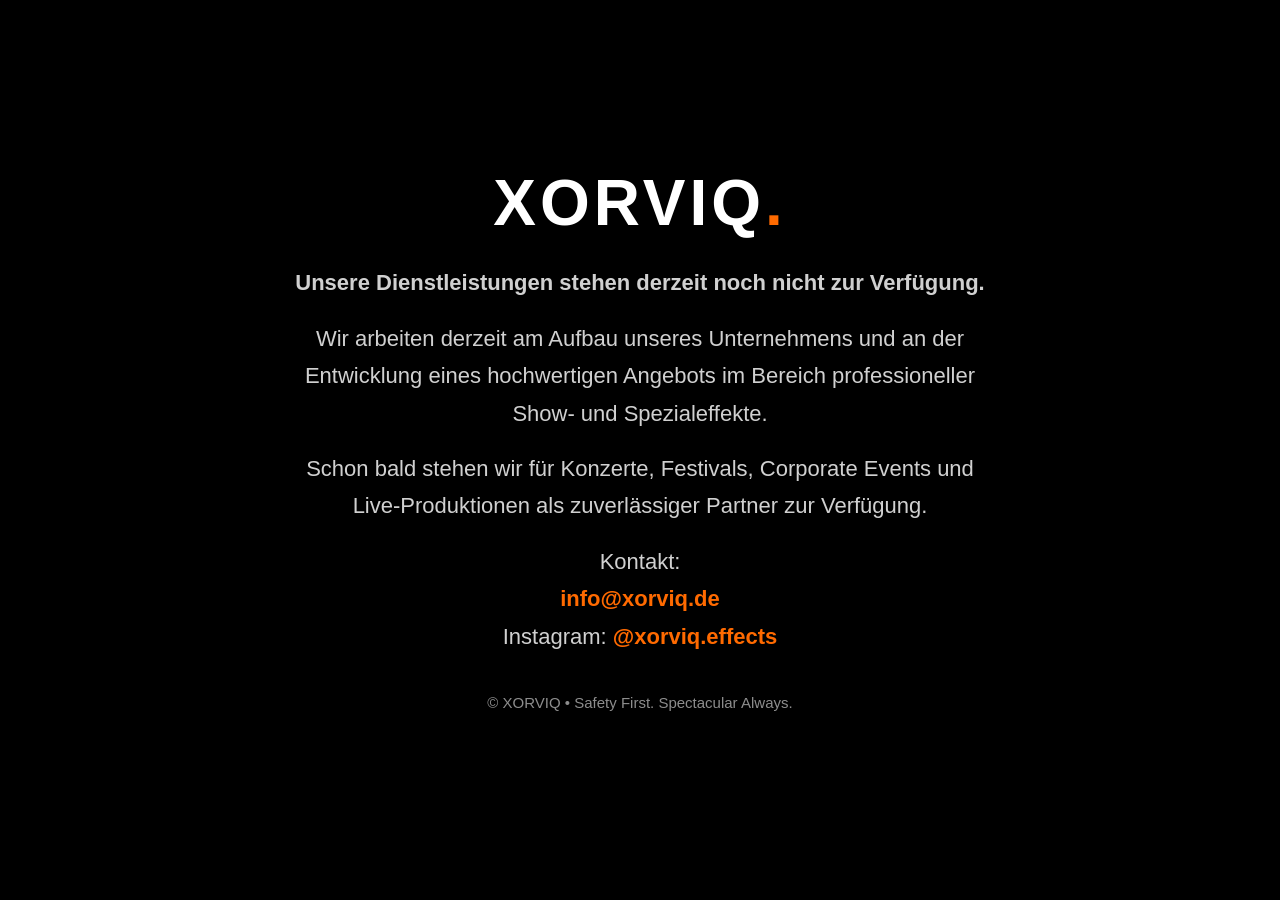
==== commit bf22d609: "Add files via upload" ====
--- a/index.html
+++ b/index.html
@@ -1,270 +1,73 @@
-<!doctype html>
+<!DOCTYPE html>
 <html lang="de">
 <head>
-  <meta charset="utf-8">
-  <meta name="viewport" content="width=device-width, initial-scale=1">
-  <meta name="theme-color" content="#070707">
-  <meta name="description" content="XORVIQ realisiert professionelle Showeffekte für Konzerte, Festivals, Corporate Events und Live-Produktionen – präzise geplant, sicher umgesetzt.">
-  <meta name="robots" content="index,follow">
-  <meta property="og:title" content="XORVIQ | Professional Special Effects">
-  <meta property="og:description" content="Cold Sparks, CO₂, Konfetti, Streamer, Haze und DMX-Programmierung für professionelle Live-Produktionen.">
-  <meta property="og:type" content="website">
-  <meta property="og:url" content="https://xorviq.com/">
-  <title>XORVIQ | Professional Special Effects</title>
-  <link rel="icon" href="assets/favicon.png">
-  <link rel="apple-touch-icon" href="assets/favicon-192.png">
-  <link rel="stylesheet" href="assets/style.css">
-  <script defer src="assets/script.js"></script>
+<meta charset="UTF-8">
+<meta name="viewport" content="width=device-width, initial-scale=1.0">
+<title>XORVIQ | Coming Soon</title>
+<style>
+*{margin:0;padding:0;box-sizing:border-box}
+body{
+background:#000;
+color:#fff;
+font-family:Arial,Helvetica,sans-serif;
+display:flex;
+justify-content:center;
+align-items:center;
+min-height:100vh;
+padding:20px;
+text-align:center;
+}
+.container{max-width:720px}
+h1{
+font-size:64px;
+letter-spacing:4px;
+margin-bottom:24px;
+}
+.orange{color:#ff6a00}
+p{
+font-size:22px;
+line-height:1.7;
+color:#d0d0d0;
+margin-bottom:18px;
+}
+.small{
+font-size:15px;
+color:#8d8d8d;
+margin-top:35px;
+}
+a{
+color:#ff6a00;
+text-decoration:none;
+font-weight:bold;
+}
+</style>
 </head>
 <body>
-  <div class="noise" aria-hidden="true"></div>
+<div class="container">
+<h1>XORVIQ<span class="orange">.</span></h1>
 
-  <header class="site-header" id="top">
-    <div class="nav-shell">
-      <a class="brand" href="#top" aria-label="XORVIQ Startseite">
-        <img src="assets/xorviq-x-logo.png" alt="" width="44" height="44">
-        <span>XORVIQ</span>
-      </a>
+<p><strong>Unsere Dienstleistungen stehen derzeit noch nicht zur Verfügung.</strong></p>
 
-      <button class="nav-toggle" type="button" aria-label="Menü öffnen" aria-expanded="false">
-        <span></span><span></span>
-      </button>
+<p>
+Wir arbeiten derzeit am Aufbau unseres Unternehmens und an der Entwicklung
+eines hochwertigen Angebots im Bereich professioneller Show- und Spezialeffekte.
+</p>
 
-      <nav class="nav-links" aria-label="Hauptnavigation">
-        <a href="#leistungen">Leistungen</a>
-        <a href="#sicherheit">Sicherheit</a>
-        <a href="#ablauf">Ablauf</a>
-        <a href="#kontakt">Kontakt</a>
-        <a class="nav-instagram" href="https://www.instagram.com/xorviq.effects/" target="_blank" rel="noopener noreferrer">@xorviq.effects</a>
-      </nav>
-    </div>
-  </header>
+<p>
+Schon bald stehen wir für Konzerte, Festivals, Corporate Events und Live-Produktionen
+als zuverlässiger Partner zur Verfügung.
+</p>
 
-  <main>
-    <section class="hero section">
-      <div class="hero-glow hero-glow-one" aria-hidden="true"></div>
-      <div class="hero-glow hero-glow-two" aria-hidden="true"></div>
+<p>
+Kontakt:<br>
+<a href="mailto:info@xorviq.de">info@xorviq.de</a><br>
+Instagram:
+<a href="https://instagram.com/xorviq.effects" target="_blank">@xorviq.effects</a>
+</p>
 
-      <div class="container hero-grid">
-        <div class="hero-copy reveal">
-          <p class="eyebrow"><span></span> Professional Special Effects</p>
-          <h1>Momente, die<br><em>unter die Haut</em><br>gehen.</h1>
-          <p class="hero-text">
-            XORVIQ entwickelt präzise inszenierte Showeffekte für Konzerte, Festivals,
-            Corporate Events und Live-Produktionen – mit kompromisslosem Fokus auf
-            Sicherheit, Timing und Wirkung.
-          </p>
-          <div class="hero-actions">
-            <a class="button button-primary" href="#kontakt">Projekt anfragen</a>
-            <a class="button button-ghost" href="#leistungen">Leistungen ansehen</a>
-          </div>
-          <div class="hero-meta" aria-label="XORVIQ Eigenschaften">
-            <span>Safety First</span>
-            <span>DMX Ready</span>
-            <span>Production Focused</span>
-          </div>
-        </div>
-
-        <div class="hero-visual reveal" aria-hidden="true">
-          <div class="stage">
-            <div class="beam beam-a"></div>
-            <div class="beam beam-b"></div>
-            <div class="spark spark-a"></div>
-            <div class="spark spark-b"></div>
-            <div class="spark spark-c"></div>
-            <div class="stage-mark">
-              <img src="assets/xorviq-x-logo.png" alt="">
-            </div>
-            <p>Safety First.<br><strong>Spectacular Always.</strong></p>
-          </div>
-        </div>
-      </div>
-    </section>
-
-    <section class="ticker" aria-label="Leistungsübersicht">
-      <div class="ticker-track">
-        <span>Cold Sparks</span><i></i><span>CO₂ Effects</span><i></i><span>Confetti</span><i></i>
-        <span>Streamers</span><i></i><span>Haze</span><i></i><span>DMX Programming</span><i></i>
-        <span>Cold Sparks</span><i></i><span>CO₂ Effects</span><i></i><span>Confetti</span><i></i>
-        <span>Streamers</span><i></i><span>Haze</span><i></i><span>DMX Programming</span>
-      </div>
-    </section>
-
-    <section class="section services" id="leistungen">
-      <div class="container">
-        <div class="section-head reveal">
-          <div>
-            <p class="eyebrow"><span></span> Leistungen</p>
-            <h2>Effekte mit<br>klarer Funktion.</h2>
-          </div>
-          <p>
-            Keine Effekte um ihrer selbst willen. Jede Inszenierung wird auf Dramaturgie,
-            Venue, Sicherheitsanforderungen und technische Produktion abgestimmt.
-          </p>
-        </div>
-
-        <div class="service-grid">
-          <article class="service-card reveal">
-            <span class="service-number">01</span>
-            <h3>Cold Sparks</h3>
-            <p>Kontrollierte Funkenbilder für Einzüge, Drops, Akzente und finale Momente.</p>
-            <div class="service-line"></div>
-          </article>
-          <article class="service-card reveal">
-            <span class="service-number">02</span>
-            <h3>CO₂ Effects</h3>
-            <p>Dynamische CO₂-Jets und visuelle Druckeffekte für kraftvolle Live-Momente.</p>
-            <div class="service-line"></div>
-          </article>
-          <article class="service-card reveal">
-            <span class="service-number">03</span>
-            <h3>Confetti & Streamers</h3>
-            <p>Farblich und zeitlich abgestimmte Fills, Blasts und finale Szenenbilder.</p>
-            <div class="service-line"></div>
-          </article>
-          <article class="service-card reveal">
-            <span class="service-number">04</span>
-            <h3>Haze & Fog</h3>
-            <p>Atmosphäre, Tiefe und sichtbare Lichtstrahlen für Bühne, Venue und Kamera.</p>
-            <div class="service-line"></div>
-          </article>
-          <article class="service-card reveal">
-            <span class="service-number">05</span>
-            <h3>DMX Programming</h3>
-            <p>Präzise Cues, saubere Abläufe und reproduzierbare Effektsequenzen.</p>
-            <div class="service-line"></div>
-          </article>
-          <article class="service-card reveal service-card-accent">
-            <span class="service-number">06</span>
-            <h3>Stage Pyro</h3>
-            <p>Perspektivisch: professionelle Bühnenpyrotechnik nach Qualifikation und Freigabe.</p>
-            <div class="service-line"></div>
-          </article>
-        </div>
-      </div>
-    </section>
-
-    <section class="section safety" id="sicherheit">
-      <div class="container safety-grid">
-        <div class="safety-copy reveal">
-          <p class="eyebrow"><span></span> Sicherheitsfokus</p>
-          <h2>Spektakulär beginnt<br>mit kontrolliert.</h2>
-          <p>
-            Wirkung entsteht nicht durch Risiko, sondern durch Vorbereitung. XORVIQ plant
-            jeden Effekt anhand von Venue, Abständen, Fluchtwegen, Material, Timing und
-            Produktionsablauf.
-          </p>
-          <a class="text-link" href="#kontakt">Sicheres Setup besprechen <span>↗</span></a>
-        </div>
-
-        <div class="safety-panel reveal">
-          <div class="safety-item">
-            <strong>01</strong>
-            <div><h3>Vorabprüfung</h3><p>Technische Anforderungen und örtliche Rahmenbedingungen.</p></div>
-          </div>
-          <div class="safety-item">
-            <strong>02</strong>
-            <div><h3>Abstimmung</h3><p>Klare Kommunikation mit Produktion, Venue und Gewerken.</p></div>
-          </div>
-          <div class="safety-item">
-            <strong>03</strong>
-            <div><h3>Dokumentation</h3><p>Nachvollziehbare Planung und eindeutige Effekt-Cues.</p></div>
-          </div>
-          <div class="safety-item">
-            <strong>04</strong>
-            <div><h3>Durchführung</h3><p>Ruhige, präzise Umsetzung im Live-Betrieb.</p></div>
-          </div>
-        </div>
-      </div>
-    </section>
-
-    <section class="statement section">
-      <div class="container reveal">
-        <p>SAFETY FIRST.</p>
-        <h2>SPECTACULAR<br><span>ALWAYS.</span></h2>
-      </div>
-    </section>
-
-    <section class="section process" id="ablauf">
-      <div class="container">
-        <div class="section-head reveal">
-          <div>
-            <p class="eyebrow"><span></span> Projektablauf</p>
-            <h2>Von der Idee<br>zum perfekten Cue.</h2>
-          </div>
-          <p>Strukturiert, transparent und auf die Produktion abgestimmt.</p>
-        </div>
-
-        <ol class="process-list">
-          <li class="reveal"><span>01</span><h3>Briefing</h3><p>Ziel, Event, Venue, Timing und gewünschte Wirkung.</p></li>
-          <li class="reveal"><span>02</span><h3>Konzept</h3><p>Auswahl und Kombination geeigneter Effekte.</p></li>
-          <li class="reveal"><span>03</span><h3>Planung</h3><p>Positionen, Cues, Schnittstellen und Sicherheitsrahmen.</p></li>
-          <li class="reveal"><span>04</span><h3>Show</h3><p>Präzise Umsetzung und saubere Kommunikation vor Ort.</p></li>
-        </ol>
-      </div>
-    </section>
-
-    <section class="section about">
-      <div class="container about-grid">
-        <div class="about-mark reveal">
-          <img src="assets/xorviq-x-logo.png" alt="XORVIQ X">
-        </div>
-        <div class="about-copy reveal">
-          <p class="eyebrow"><span></span> Über XORVIQ</p>
-          <h2>Spezialist statt<br>Full-Service-Agentur.</h2>
-          <p>
-            XORVIQ konzentriert sich auf das, was Live-Produktionen sichtbar stärker macht:
-            professionelle Showeffekte, technische Präzision und verlässliche Umsetzung.
-            Als spezialisierter Partner ergänzt XORVIQ bestehende Event-, Produktions- und
-            Veranstaltungstechnik-Teams.
-          </p>
-          <div class="about-tags">
-            <span>B2B Focus</span><span>Event Production</span><span>Technical Precision</span>
-          </div>
-        </div>
-      </div>
-    </section>
-
-    <section class="section contact" id="kontakt">
-      <div class="container contact-shell reveal">
-        <div>
-          <p class="eyebrow"><span></span> Kontakt</p>
-          <h2>Bereit für den<br>nächsten Moment?</h2>
-          <p>
-            Schick uns die wichtigsten Eckdaten zu Event, Ort, Datum und gewünschten Effekten.
-          </p>
-        </div>
-
-        <div class="contact-actions">
-          <a class="contact-card" href="mailto:info@xorviq.de?subject=Projektanfrage%20XORVIQ">
-            <span>E-Mail</span>
-            <strong>info@xorviq.de</strong>
-            <i>↗</i>
-          </a>
-          <a class="contact-card" href="https://www.instagram.com/xorviq.effects/" target="_blank" rel="noopener noreferrer">
-            <span>Instagram</span>
-            <strong>@xorviq.effects</strong>
-            <i>↗</i>
-          </a>
-        </div>
-      </div>
-    </section>
-  </main>
-
-  <footer class="site-footer">
-    <div class="container footer-grid">
-      <a class="brand" href="#top">
-        <img src="assets/xorviq-x-logo.png" alt="" width="38" height="38">
-        <span>XORVIQ</span>
-      </a>
-      <p>Professional Special Effects</p>
-      <div class="footer-links">
-        <a href="impressum.html">Impressum</a>
-        <a href="datenschutz.html">Datenschutz</a>
-        <a href="https://www.instagram.com/xorviq.effects/" target="_blank" rel="noopener noreferrer">Instagram</a>
-      </div>
-      <p class="copyright">© <span id="year"></span> XORVIQ</p>
-    </div>
-  </footer>
+<p class="small">
+© XORVIQ • Safety First. Spectacular Always.
+</p>
+</div>
 </body>
-</html>+</html>
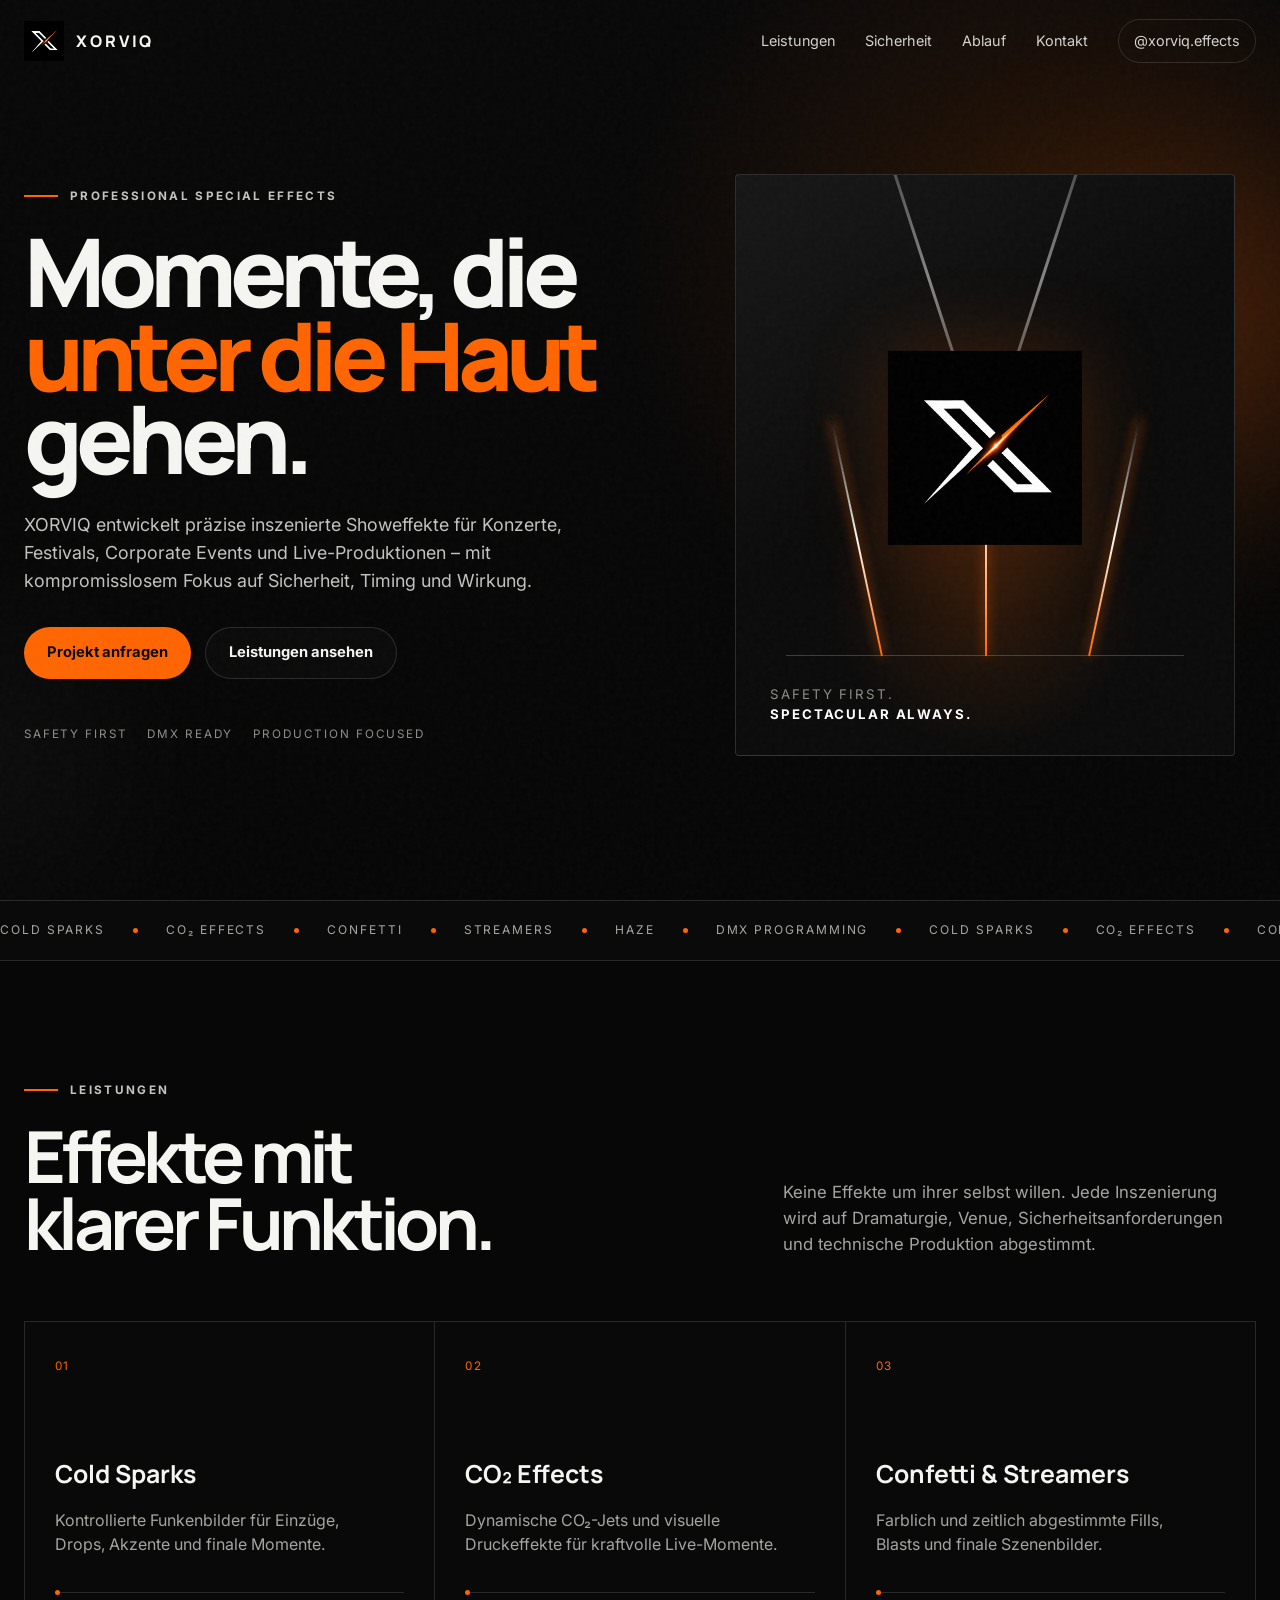
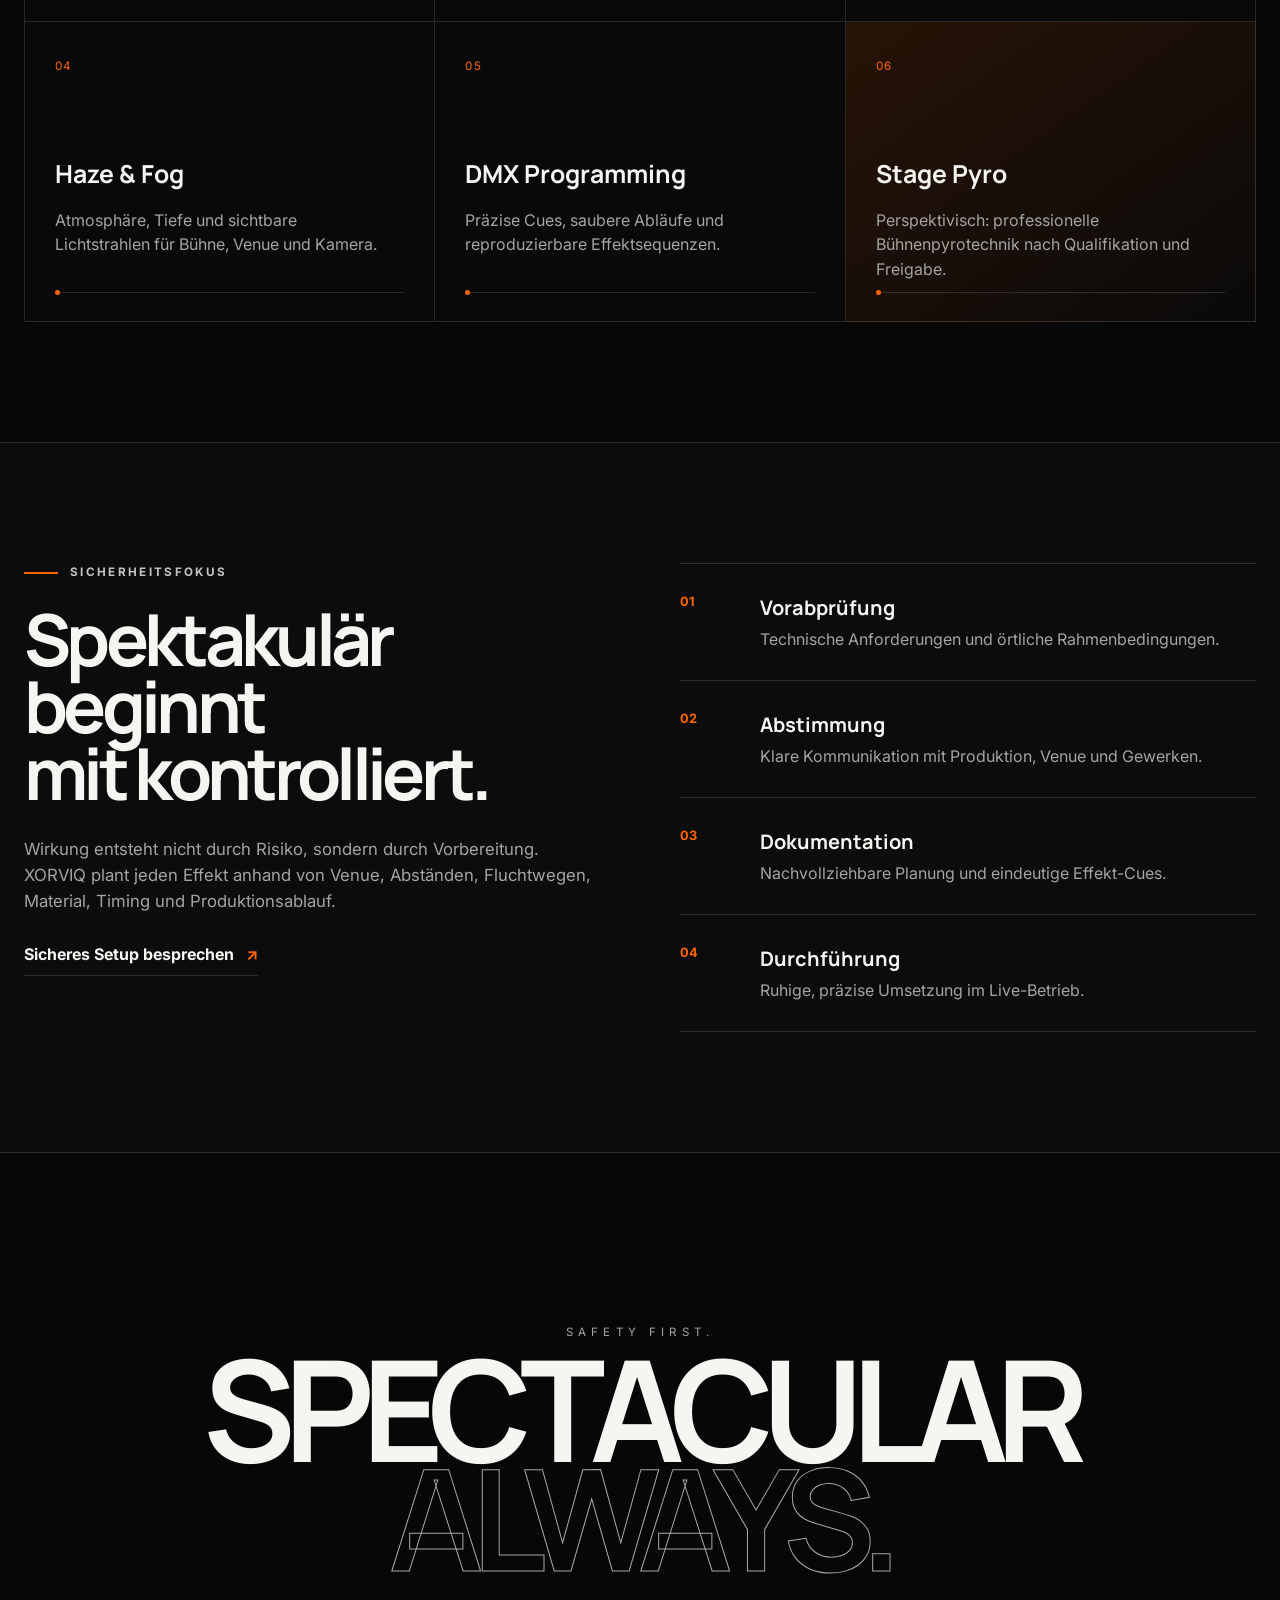
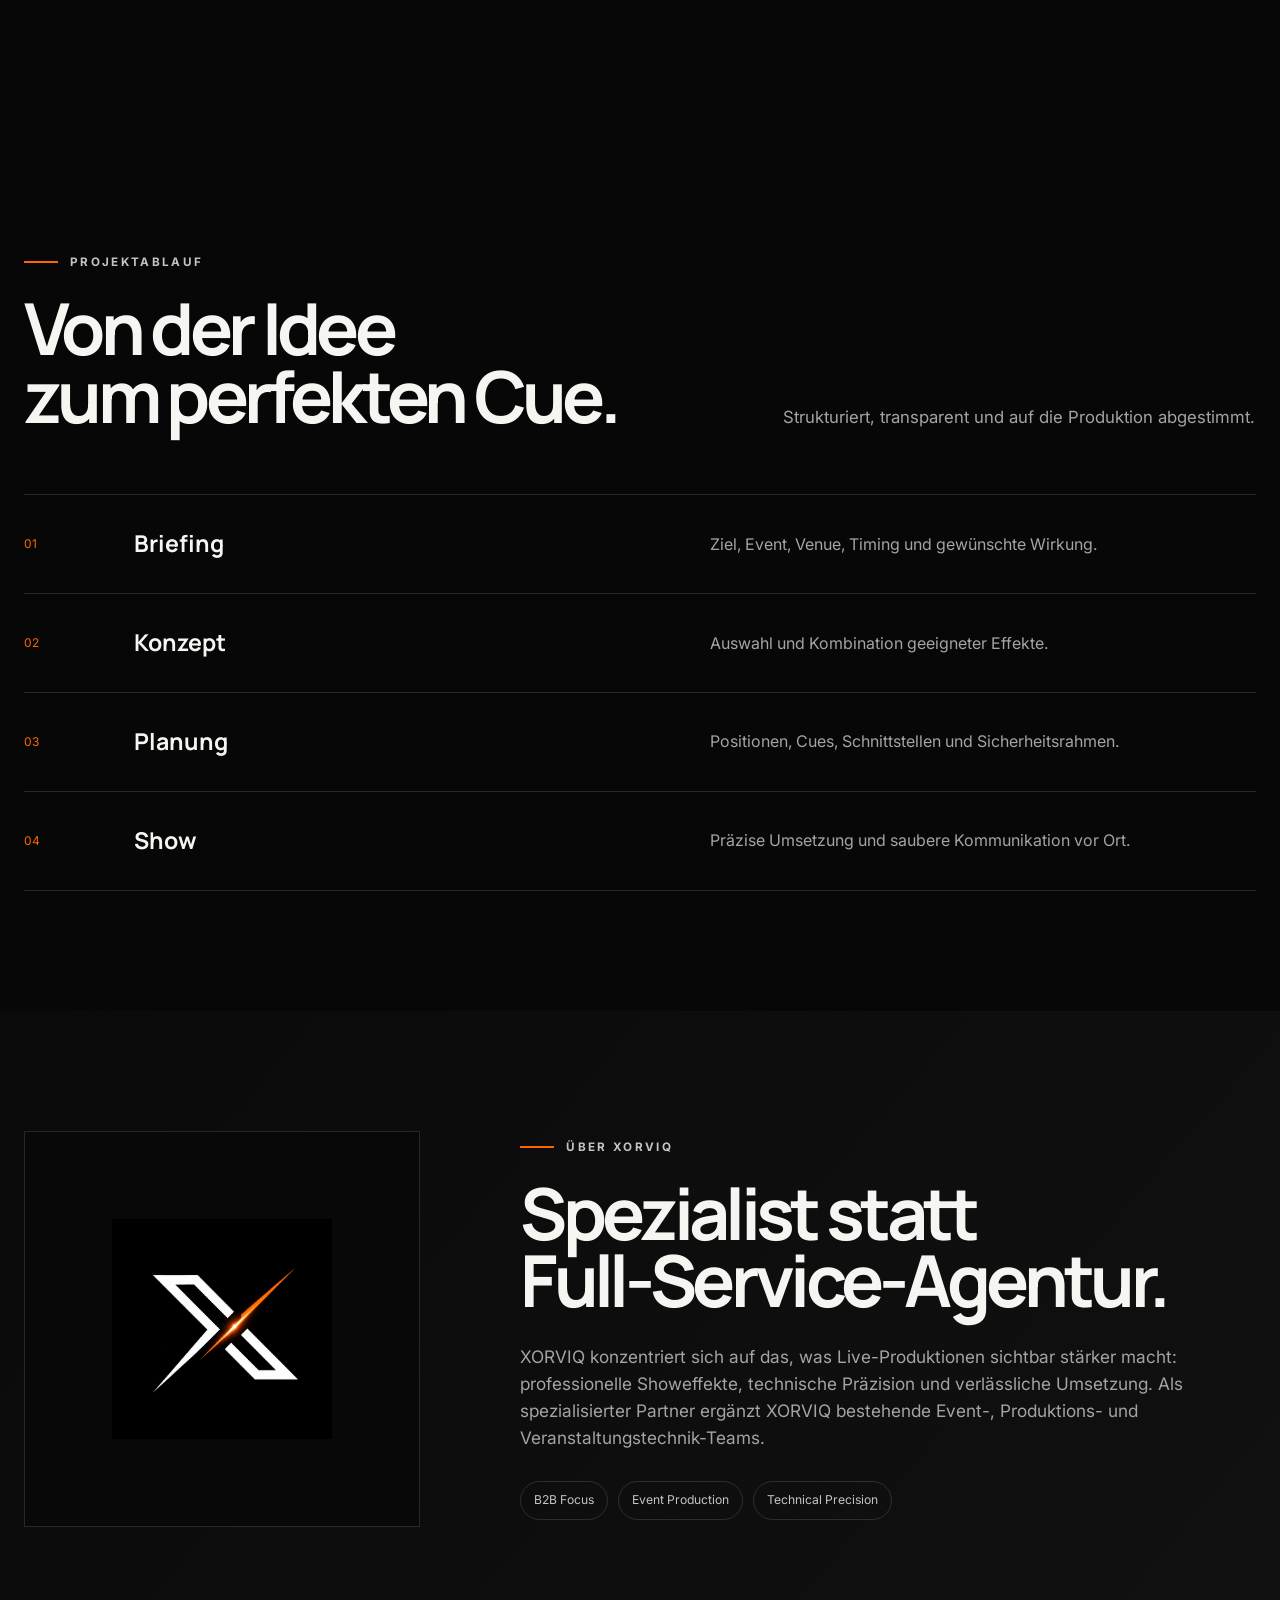
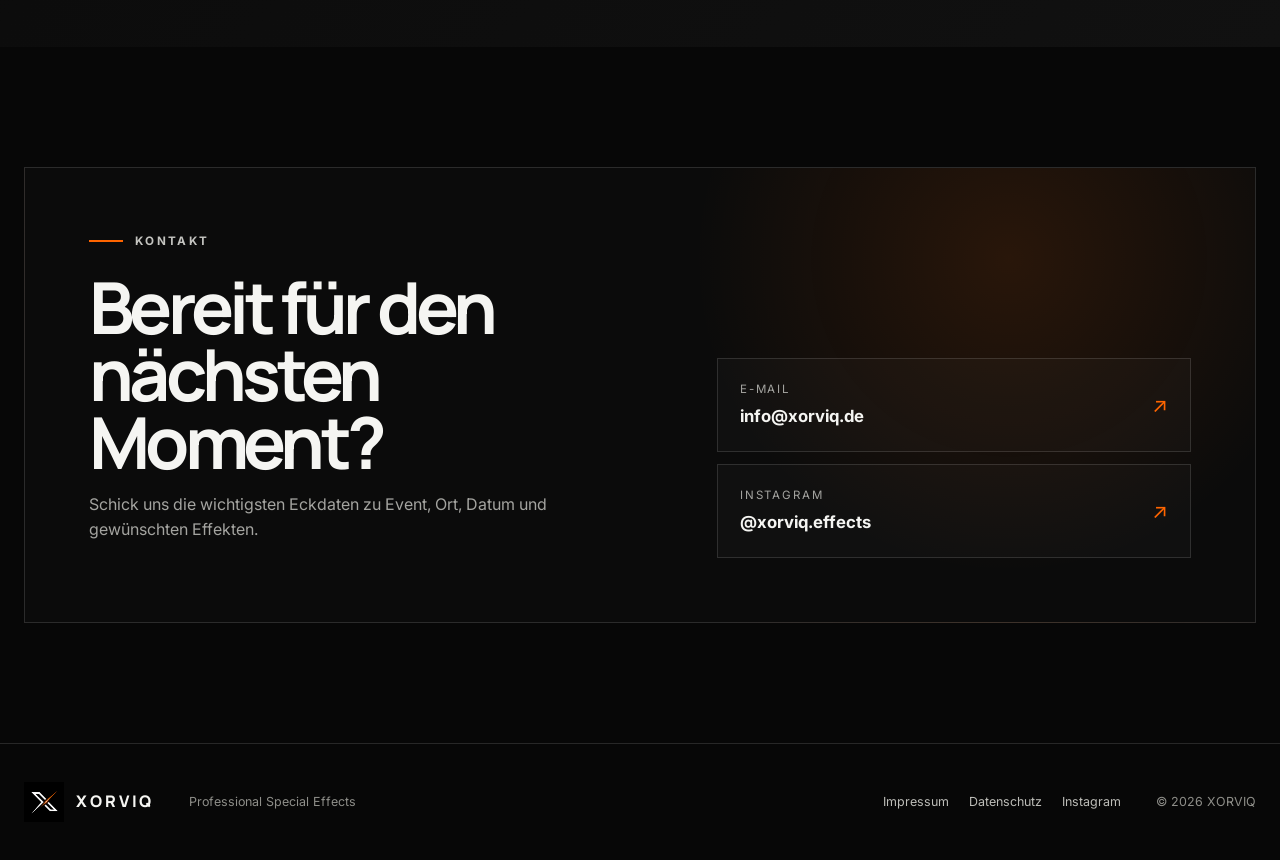
==== commit 62725bb5: "Add files via upload" ====
--- a/index.html
+++ b/index.html
@@ -1,73 +1,270 @@
-<!DOCTYPE html>
+<!doctype html>
 <html lang="de">
 <head>
-<meta charset="UTF-8">
-<meta name="viewport" content="width=device-width, initial-scale=1.0">
-<title>XORVIQ | Coming Soon</title>
-<style>
-*{margin:0;padding:0;box-sizing:border-box}
-body{
-background:#000;
-color:#fff;
-font-family:Arial,Helvetica,sans-serif;
-display:flex;
-justify-content:center;
-align-items:center;
-min-height:100vh;
-padding:20px;
-text-align:center;
-}
-.container{max-width:720px}
-h1{
-font-size:64px;
-letter-spacing:4px;
-margin-bottom:24px;
-}
-.orange{color:#ff6a00}
-p{
-font-size:22px;
-line-height:1.7;
-color:#d0d0d0;
-margin-bottom:18px;
-}
-.small{
-font-size:15px;
-color:#8d8d8d;
-margin-top:35px;
-}
-a{
-color:#ff6a00;
-text-decoration:none;
-font-weight:bold;
-}
-</style>
+  <meta charset="utf-8">
+  <meta name="viewport" content="width=device-width, initial-scale=1">
+  <meta name="theme-color" content="#070707">
+  <meta name="description" content="XORVIQ realisiert professionelle Showeffekte für Konzerte, Festivals, Corporate Events und Live-Produktionen – präzise geplant, sicher umgesetzt.">
+  <meta name="robots" content="index,follow">
+  <meta property="og:title" content="XORVIQ | Professional Special Effects">
+  <meta property="og:description" content="Cold Sparks, CO₂, Konfetti, Streamer, Haze und DMX-Programmierung für professionelle Live-Produktionen.">
+  <meta property="og:type" content="website">
+  <meta property="og:url" content="https://xorviq.com/">
+  <title>XORVIQ | Professional Special Effects</title>
+  <link rel="icon" href="assets/favicon.png">
+  <link rel="apple-touch-icon" href="assets/favicon-192.png">
+  <link rel="stylesheet" href="assets/style.css">
+  <script defer src="assets/script.js"></script>
 </head>
 <body>
-<div class="container">
-<h1>XORVIQ<span class="orange">.</span></h1>
-
-<p><strong>Unsere Dienstleistungen stehen derzeit noch nicht zur Verfügung.</strong></p>
-
-<p>
-Wir arbeiten derzeit am Aufbau unseres Unternehmens und an der Entwicklung
-eines hochwertigen Angebots im Bereich professioneller Show- und Spezialeffekte.
-</p>
-
-<p>
-Schon bald stehen wir für Konzerte, Festivals, Corporate Events und Live-Produktionen
-als zuverlässiger Partner zur Verfügung.
-</p>
-
-<p>
-Kontakt:<br>
-<a href="mailto:info@xorviq.de">info@xorviq.de</a><br>
-Instagram:
-<a href="https://instagram.com/xorviq.effects" target="_blank">@xorviq.effects</a>
-</p>
-
-<p class="small">
-© XORVIQ • Safety First. Spectacular Always.
-</p>
-</div>
+  <div class="noise" aria-hidden="true"></div>
+
+  <header class="site-header" id="top">
+    <div class="nav-shell">
+      <a class="brand" href="#top" aria-label="XORVIQ Startseite">
+        <img src="assets/xorviq-x-logo.png" alt="" width="44" height="44">
+        <span>XORVIQ</span>
+      </a>
+
+      <button class="nav-toggle" type="button" aria-label="Menü öffnen" aria-expanded="false">
+        <span></span><span></span>
+      </button>
+
+      <nav class="nav-links" aria-label="Hauptnavigation">
+        <a href="#leistungen">Leistungen</a>
+        <a href="#sicherheit">Sicherheit</a>
+        <a href="#ablauf">Ablauf</a>
+        <a href="#kontakt">Kontakt</a>
+        <a class="nav-instagram" href="https://www.instagram.com/xorviq.effects/" target="_blank" rel="noopener noreferrer">@xorviq.effects</a>
+      </nav>
+    </div>
+  </header>
+
+  <main>
+    <section class="hero section">
+      <div class="hero-glow hero-glow-one" aria-hidden="true"></div>
+      <div class="hero-glow hero-glow-two" aria-hidden="true"></div>
+
+      <div class="container hero-grid">
+        <div class="hero-copy reveal">
+          <p class="eyebrow"><span></span> Professional Special Effects</p>
+          <h1>Momente, die<br><em>unter die Haut</em><br>gehen.</h1>
+          <p class="hero-text">
+            XORVIQ entwickelt präzise inszenierte Showeffekte für Konzerte, Festivals,
+            Corporate Events und Live-Produktionen – mit kompromisslosem Fokus auf
+            Sicherheit, Timing und Wirkung.
+          </p>
+          <div class="hero-actions">
+            <a class="button button-primary" href="#kontakt">Projekt anfragen</a>
+            <a class="button button-ghost" href="#leistungen">Leistungen ansehen</a>
+          </div>
+          <div class="hero-meta" aria-label="XORVIQ Eigenschaften">
+            <span>Safety First</span>
+            <span>DMX Ready</span>
+            <span>Production Focused</span>
+          </div>
+        </div>
+
+        <div class="hero-visual reveal" aria-hidden="true">
+          <div class="stage">
+            <div class="beam beam-a"></div>
+            <div class="beam beam-b"></div>
+            <div class="spark spark-a"></div>
+            <div class="spark spark-b"></div>
+            <div class="spark spark-c"></div>
+            <div class="stage-mark">
+              <img src="assets/xorviq-x-logo.png" alt="">
+            </div>
+            <p>Safety First.<br><strong>Spectacular Always.</strong></p>
+          </div>
+        </div>
+      </div>
+    </section>
+
+    <section class="ticker" aria-label="Leistungsübersicht">
+      <div class="ticker-track">
+        <span>Cold Sparks</span><i></i><span>CO₂ Effects</span><i></i><span>Confetti</span><i></i>
+        <span>Streamers</span><i></i><span>Haze</span><i></i><span>DMX Programming</span><i></i>
+        <span>Cold Sparks</span><i></i><span>CO₂ Effects</span><i></i><span>Confetti</span><i></i>
+        <span>Streamers</span><i></i><span>Haze</span><i></i><span>DMX Programming</span>
+      </div>
+    </section>
+
+    <section class="section services" id="leistungen">
+      <div class="container">
+        <div class="section-head reveal">
+          <div>
+            <p class="eyebrow"><span></span> Leistungen</p>
+            <h2>Effekte mit<br>klarer Funktion.</h2>
+          </div>
+          <p>
+            Keine Effekte um ihrer selbst willen. Jede Inszenierung wird auf Dramaturgie,
+            Venue, Sicherheitsanforderungen und technische Produktion abgestimmt.
+          </p>
+        </div>
+
+        <div class="service-grid">
+          <article class="service-card reveal">
+            <span class="service-number">01</span>
+            <h3>Cold Sparks</h3>
+            <p>Kontrollierte Funkenbilder für Einzüge, Drops, Akzente und finale Momente.</p>
+            <div class="service-line"></div>
+          </article>
+          <article class="service-card reveal">
+            <span class="service-number">02</span>
+            <h3>CO₂ Effects</h3>
+            <p>Dynamische CO₂-Jets und visuelle Druckeffekte für kraftvolle Live-Momente.</p>
+            <div class="service-line"></div>
+          </article>
+          <article class="service-card reveal">
+            <span class="service-number">03</span>
+            <h3>Confetti & Streamers</h3>
+            <p>Farblich und zeitlich abgestimmte Fills, Blasts und finale Szenenbilder.</p>
+            <div class="service-line"></div>
+          </article>
+          <article class="service-card reveal">
+            <span class="service-number">04</span>
+            <h3>Haze & Fog</h3>
+            <p>Atmosphäre, Tiefe und sichtbare Lichtstrahlen für Bühne, Venue und Kamera.</p>
+            <div class="service-line"></div>
+          </article>
+          <article class="service-card reveal">
+            <span class="service-number">05</span>
+            <h3>DMX Programming</h3>
+            <p>Präzise Cues, saubere Abläufe und reproduzierbare Effektsequenzen.</p>
+            <div class="service-line"></div>
+          </article>
+          <article class="service-card reveal service-card-accent">
+            <span class="service-number">06</span>
+            <h3>Stage Pyro</h3>
+            <p>Perspektivisch: professionelle Bühnenpyrotechnik nach Qualifikation und Freigabe.</p>
+            <div class="service-line"></div>
+          </article>
+        </div>
+      </div>
+    </section>
+
+    <section class="section safety" id="sicherheit">
+      <div class="container safety-grid">
+        <div class="safety-copy reveal">
+          <p class="eyebrow"><span></span> Sicherheitsfokus</p>
+          <h2>Spektakulär beginnt<br>mit kontrolliert.</h2>
+          <p>
+            Wirkung entsteht nicht durch Risiko, sondern durch Vorbereitung. XORVIQ plant
+            jeden Effekt anhand von Venue, Abständen, Fluchtwegen, Material, Timing und
+            Produktionsablauf.
+          </p>
+          <a class="text-link" href="#kontakt">Sicheres Setup besprechen <span>↗</span></a>
+        </div>
+
+        <div class="safety-panel reveal">
+          <div class="safety-item">
+            <strong>01</strong>
+            <div><h3>Vorabprüfung</h3><p>Technische Anforderungen und örtliche Rahmenbedingungen.</p></div>
+          </div>
+          <div class="safety-item">
+            <strong>02</strong>
+            <div><h3>Abstimmung</h3><p>Klare Kommunikation mit Produktion, Venue und Gewerken.</p></div>
+          </div>
+          <div class="safety-item">
+            <strong>03</strong>
+            <div><h3>Dokumentation</h3><p>Nachvollziehbare Planung und eindeutige Effekt-Cues.</p></div>
+          </div>
+          <div class="safety-item">
+            <strong>04</strong>
+            <div><h3>Durchführung</h3><p>Ruhige, präzise Umsetzung im Live-Betrieb.</p></div>
+          </div>
+        </div>
+      </div>
+    </section>
+
+    <section class="statement section">
+      <div class="container reveal">
+        <p>SAFETY FIRST.</p>
+        <h2>SPECTACULAR<br><span>ALWAYS.</span></h2>
+      </div>
+    </section>
+
+    <section class="section process" id="ablauf">
+      <div class="container">
+        <div class="section-head reveal">
+          <div>
+            <p class="eyebrow"><span></span> Projektablauf</p>
+            <h2>Von der Idee<br>zum perfekten Cue.</h2>
+          </div>
+          <p>Strukturiert, transparent und auf die Produktion abgestimmt.</p>
+        </div>
+
+        <ol class="process-list">
+          <li class="reveal"><span>01</span><h3>Briefing</h3><p>Ziel, Event, Venue, Timing und gewünschte Wirkung.</p></li>
+          <li class="reveal"><span>02</span><h3>Konzept</h3><p>Auswahl und Kombination geeigneter Effekte.</p></li>
+          <li class="reveal"><span>03</span><h3>Planung</h3><p>Positionen, Cues, Schnittstellen und Sicherheitsrahmen.</p></li>
+          <li class="reveal"><span>04</span><h3>Show</h3><p>Präzise Umsetzung und saubere Kommunikation vor Ort.</p></li>
+        </ol>
+      </div>
+    </section>
+
+    <section class="section about">
+      <div class="container about-grid">
+        <div class="about-mark reveal">
+          <img src="assets/xorviq-x-logo.png" alt="XORVIQ X">
+        </div>
+        <div class="about-copy reveal">
+          <p class="eyebrow"><span></span> Über XORVIQ</p>
+          <h2>Spezialist statt<br>Full-Service-Agentur.</h2>
+          <p>
+            XORVIQ konzentriert sich auf das, was Live-Produktionen sichtbar stärker macht:
+            professionelle Showeffekte, technische Präzision und verlässliche Umsetzung.
+            Als spezialisierter Partner ergänzt XORVIQ bestehende Event-, Produktions- und
+            Veranstaltungstechnik-Teams.
+          </p>
+          <div class="about-tags">
+            <span>B2B Focus</span><span>Event Production</span><span>Technical Precision</span>
+          </div>
+        </div>
+      </div>
+    </section>
+
+    <section class="section contact" id="kontakt">
+      <div class="container contact-shell reveal">
+        <div>
+          <p class="eyebrow"><span></span> Kontakt</p>
+          <h2>Bereit für den<br>nächsten Moment?</h2>
+          <p>
+            Schick uns die wichtigsten Eckdaten zu Event, Ort, Datum und gewünschten Effekten.
+          </p>
+        </div>
+
+        <div class="contact-actions">
+          <a class="contact-card" href="mailto:info@xorviq.de?subject=Projektanfrage%20XORVIQ">
+            <span>E-Mail</span>
+            <strong>info@xorviq.de</strong>
+            <i>↗</i>
+          </a>
+          <a class="contact-card" href="https://www.instagram.com/xorviq.effects/" target="_blank" rel="noopener noreferrer">
+            <span>Instagram</span>
+            <strong>@xorviq.effects</strong>
+            <i>↗</i>
+          </a>
+        </div>
+      </div>
+    </section>
+  </main>
+
+  <footer class="site-footer">
+    <div class="container footer-grid">
+      <a class="brand" href="#top">
+        <img src="assets/xorviq-x-logo.png" alt="" width="38" height="38">
+        <span>XORVIQ</span>
+      </a>
+      <p>Professional Special Effects</p>
+      <div class="footer-links">
+        <a href="impressum.html">Impressum</a>
+        <a href="datenschutz.html">Datenschutz</a>
+        <a href="https://www.instagram.com/xorviq.effects/" target="_blank" rel="noopener noreferrer">Instagram</a>
+      </div>
+      <p class="copyright">© <span id="year"></span> XORVIQ</p>
+    </div>
+  </footer>
 </body>
-</html>
+</html>
--- a/assets/style.css
+++ b/assets/style.css
@@ -0,0 +1,220 @@
+@import url('https://fonts.googleapis.com/css2?family=Inter:wght@400;500;600;700;800&family=Manrope:wght@500;600;700;800&display=swap');
+
+:root{
+  --bg:#070707;
+  --panel:#101010;
+  --panel-2:#151515;
+  --text:#f5f5f2;
+  --muted:#a4a4a0;
+  --line:rgba(255,255,255,.13);
+  --orange:#ff6500;
+  --orange-2:#ff8a35;
+  --max:1240px;
+}
+*{box-sizing:border-box}
+html{scroll-behavior:smooth;overflow-x:hidden}
+body{
+  margin:0;
+  color:var(--text);
+  background:var(--bg);
+  font-family:Inter,system-ui,-apple-system,BlinkMacSystemFont,"Segoe UI",sans-serif;
+  line-height:1.55;
+  overflow-x:hidden;
+}
+body.menu-open{overflow:hidden}
+a{color:inherit;text-decoration:none}
+img{max-width:100%;display:block}
+button{font:inherit}
+.noise{
+  position:fixed;inset:0;pointer-events:none;z-index:20;opacity:.045;
+  background-image:url("data:image/svg+xml,%3Csvg viewBox='0 0 180 180' xmlns='http://www.w3.org/2000/svg'%3E%3Cfilter id='n'%3E%3CfeTurbulence type='fractalNoise' baseFrequency='.9' numOctaves='4' stitchTiles='stitch'/%3E%3C/filter%3E%3Crect width='100%25' height='100%25' filter='url(%23n)' opacity='.65'/%3E%3C/svg%3E");
+}
+.container{width:min(calc(100% - 48px),var(--max));margin-inline:auto}
+.section{padding:120px 0}
+.site-header{
+  position:fixed;z-index:30;top:0;left:0;right:0;
+  border-bottom:1px solid transparent;transition:.25s ease;
+}
+.site-header.scrolled{
+  background:rgba(7,7,7,.84);backdrop-filter:blur(18px);
+  border-color:var(--line);
+}
+.nav-shell{
+  width:min(calc(100% - 48px),var(--max));height:82px;margin:auto;
+  display:flex;align-items:center;justify-content:space-between;
+}
+.brand{display:inline-flex;align-items:center;gap:12px;font-family:Manrope,sans-serif;font-weight:800;letter-spacing:.18em}
+.brand img{width:40px;height:40px;object-fit:contain}
+.nav-links{display:flex;align-items:center;gap:30px;font-size:.9rem}
+.nav-links a{color:#d2d2ce;transition:.2s}
+.nav-links a:hover{color:#fff}
+.nav-instagram{border:1px solid var(--line);border-radius:999px;padding:10px 15px}
+.nav-toggle{display:none;background:none;border:0;padding:12px;color:#fff}
+.nav-toggle span{display:block;width:25px;height:1px;background:currentColor;margin:7px 0;transition:.2s}
+
+.hero{
+  min-height:100svh;padding-top:150px;display:flex;align-items:center;position:relative;overflow:hidden;
+  background:
+    radial-gradient(circle at 80% 30%,rgba(255,101,0,.13),transparent 34%),
+    linear-gradient(180deg,#080808,#060606);
+}
+.hero-grid{display:grid;grid-template-columns:1.06fr .94fr;gap:80px;align-items:center}
+.eyebrow{display:flex;align-items:center;gap:12px;margin:0 0 24px;color:#c4c4c0;text-transform:uppercase;font-size:.73rem;font-weight:700;letter-spacing:.2em}
+.eyebrow span{display:block;width:34px;height:2px;background:var(--orange)}
+h1,h2,h3{font-family:Manrope,Inter,sans-serif;margin:0}
+h1{font-size:clamp(4rem,7.4vw,7.7rem);line-height:.88;letter-spacing:-.072em;font-weight:800}
+h1 em{color:var(--orange);font-style:normal}
+.hero-text{max-width:700px;color:#c3c3bf;font-size:clamp(1rem,1.4vw,1.2rem);margin:32px 0}
+.hero-actions{display:flex;gap:14px;flex-wrap:wrap}
+.button{display:inline-flex;align-items:center;justify-content:center;min-height:52px;padding:0 23px;border-radius:999px;font-weight:700;font-size:.92rem;transition:.25s ease}
+.button-primary{background:var(--orange);color:#090909}
+.button-primary:hover{transform:translateY(-2px);box-shadow:0 12px 38px rgba(255,101,0,.25)}
+.button-ghost{border:1px solid var(--line);background:rgba(255,255,255,.02)}
+.button-ghost:hover{background:#fff;color:#080808}
+.hero-meta{display:flex;gap:20px;flex-wrap:wrap;margin-top:46px;color:#8e8e8a;font-size:.73rem;text-transform:uppercase;letter-spacing:.16em}
+.hero-visual{min-height:580px;display:flex;align-items:center;justify-content:center}
+.stage{
+  width:min(100%,500px);aspect-ratio:.86;position:relative;overflow:hidden;border:1px solid var(--line);
+  background:
+    linear-gradient(145deg,rgba(255,255,255,.05),transparent 45%),
+    radial-gradient(circle at 50% 72%,rgba(255,101,0,.15),transparent 32%),
+    #0b0b0b;
+  border-radius:4px;
+}
+.stage:before{content:"";position:absolute;left:10%;right:10%;bottom:17%;height:1px;background:rgba(255,255,255,.2)}
+.stage-mark{position:absolute;left:50%;top:47%;transform:translate(-50%,-50%);width:39%;filter:drop-shadow(0 0 40px rgba(255,101,0,.2))}
+.stage p{position:absolute;left:34px;bottom:30px;margin:0;color:#8d8d88;font-size:.83rem;text-transform:uppercase;letter-spacing:.14em}
+.stage p strong{color:#fff}
+.beam{position:absolute;top:-20%;width:3px;height:80%;background:linear-gradient(transparent,rgba(255,255,255,.5),transparent);filter:blur(.3px);transform-origin:top}
+.beam-a{left:24%;transform:rotate(-18deg)}
+.beam-b{right:24%;transform:rotate(18deg)}
+.spark{position:absolute;bottom:17%;width:2px;height:42%;background:linear-gradient(transparent,#fff,var(--orange));box-shadow:0 0 12px var(--orange);transform-origin:bottom;animation:spark 2.2s ease-in-out infinite}
+.spark-a{left:29%;transform:rotate(-12deg)}
+.spark-b{left:50%;height:52%;animation-delay:.5s}
+.spark-c{right:29%;transform:rotate(12deg);animation-delay:1s}
+@keyframes spark{0%,100%{opacity:.15;transform:scaleY(.65)}45%{opacity:1;transform:scaleY(1)}}
+.hero-glow{position:absolute;border-radius:50%;filter:blur(90px);opacity:.18;pointer-events:none}
+.hero-glow-one{width:320px;height:320px;background:var(--orange);right:-70px;top:18%}
+.hero-glow-two{width:180px;height:180px;background:#fff;left:-100px;bottom:5%;opacity:.05}
+
+.ticker{overflow:hidden;border-top:1px solid var(--line);border-bottom:1px solid var(--line);padding:20px 0;background:#0a0a0a}
+.ticker-track{display:flex;align-items:center;gap:28px;width:max-content;animation:ticker 24s linear infinite;color:#a6a6a2;text-transform:uppercase;font-size:.75rem;letter-spacing:.16em}
+.ticker-track i{width:5px;height:5px;border-radius:50%;background:var(--orange)}
+@keyframes ticker{to{transform:translateX(-50%)}}
+
+.section-head{display:grid;grid-template-columns:1.2fr .8fr;gap:50px;align-items:end;margin-bottom:64px}
+.section-head h2,.safety h2,.about h2,.contact h2{font-size:clamp(3rem,5.6vw,6rem);line-height:.94;letter-spacing:-.065em}
+.section-head>p{color:var(--muted);max-width:540px;margin:0;font-size:1.05rem}
+.service-grid{display:grid;grid-template-columns:repeat(3,1fr);border-left:1px solid var(--line);border-top:1px solid var(--line)}
+.service-card{min-height:300px;padding:30px;border-right:1px solid var(--line);border-bottom:1px solid var(--line);position:relative;background:#090909;transition:.25s}
+.service-card:hover{background:#111;transform:translateY(-4px)}
+.service-card-accent{background:linear-gradient(145deg,rgba(255,101,0,.13),#0a0a0a)}
+.service-number{color:var(--orange);font-size:.73rem;letter-spacing:.12em}
+.service-card h3{font-size:1.55rem;margin:78px 0 14px}
+.service-card p{color:var(--muted);margin:0;max-width:330px}
+.service-line{position:absolute;left:30px;right:30px;bottom:28px;height:1px;background:var(--line)}
+.service-line:after{content:"";position:absolute;left:0;top:-2px;width:5px;height:5px;background:var(--orange);border-radius:50%}
+
+.safety{background:#0c0c0c;border-top:1px solid var(--line);border-bottom:1px solid var(--line)}
+.safety-grid{display:grid;grid-template-columns:1fr 1fr;gap:80px}
+.safety-copy>p:not(.eyebrow){color:var(--muted);font-size:1.05rem;max-width:610px;margin:28px 0}
+.text-link{display:inline-flex;gap:12px;align-items:center;border-bottom:1px solid var(--line);padding-bottom:8px;font-weight:700}
+.text-link span{color:var(--orange)}
+.safety-panel{border-top:1px solid var(--line)}
+.safety-item{display:grid;grid-template-columns:70px 1fr;gap:10px;padding:28px 0;border-bottom:1px solid var(--line)}
+.safety-item strong{color:var(--orange);font-size:.8rem}
+.safety-item h3{font-size:1.25rem;margin-bottom:4px}
+.safety-item p{color:var(--muted);margin:0}
+
+.statement{padding:160px 0;text-align:center;overflow:hidden}
+.statement p{color:var(--muted);letter-spacing:.45em;font-size:.72rem}
+.statement h2{font-size:clamp(4.3rem,11vw,12rem);line-height:.78;letter-spacing:-.085em}
+.statement h2 span{-webkit-text-stroke:1px rgba(255,255,255,.65);color:transparent}
+
+.process-list{list-style:none;padding:0;margin:0;border-top:1px solid var(--line)}
+.process-list li{display:grid;grid-template-columns:80px 1fr 1fr;align-items:center;gap:30px;padding:31px 0;border-bottom:1px solid var(--line)}
+.process-list li>span{color:var(--orange);font-size:.75rem}
+.process-list h3{font-size:1.45rem}
+.process-list p{margin:0;color:var(--muted)}
+
+.about{background:linear-gradient(130deg,#0a0a0a,#111)}
+.about-grid{display:grid;grid-template-columns:.7fr 1.3fr;gap:100px;align-items:center}
+.about-mark{border:1px solid var(--line);aspect-ratio:1;display:grid;place-items:center;background:#080808}
+.about-mark img{width:56%}
+.about-copy>p:not(.eyebrow){color:var(--muted);font-size:1.08rem;margin:30px 0}
+.about-tags{display:flex;flex-wrap:wrap;gap:10px}
+.about-tags span{border:1px solid var(--line);padding:9px 13px;border-radius:999px;color:#c3c3bf;font-size:.76rem}
+
+.contact-shell{border:1px solid var(--line);padding:64px;display:grid;grid-template-columns:1fr .85fr;gap:70px;background:radial-gradient(circle at 80% 20%,rgba(255,101,0,.12),transparent 30%),#0b0b0b}
+.contact-shell>div>p:not(.eyebrow){color:var(--muted);max-width:600px}
+.contact-actions{display:grid;gap:12px;align-content:end}
+.contact-card{display:grid;grid-template-columns:1fr auto;grid-template-areas:"small arrow" "strong arrow";align-items:center;padding:22px;border:1px solid var(--line);background:rgba(255,255,255,.018);transition:.22s}
+.contact-card:hover{background:#fff;color:#080808}
+.contact-card span{grid-area:small;color:var(--muted);font-size:.72rem;text-transform:uppercase;letter-spacing:.16em}
+.contact-card strong{grid-area:strong;font-size:1.05rem;margin-top:4px}
+.contact-card i{grid-area:arrow;font-style:normal;font-size:1.3rem;color:var(--orange)}
+
+.site-footer{padding:38px 0;border-top:1px solid var(--line)}
+.footer-grid{display:grid;grid-template-columns:auto 1fr auto auto;gap:35px;align-items:center}
+.footer-grid>p{margin:0;color:#8e8e89;font-size:.78rem}
+.footer-links{display:flex;gap:20px;font-size:.78rem;color:#bdbdb8}
+.copyright{white-space:nowrap}
+
+.reveal{opacity:0;transform:translateY(28px);transition:opacity .7s ease,transform .7s ease}
+.reveal.visible{opacity:1;transform:none}
+
+.legal-page{min-height:100vh;padding:130px 0 80px}
+.legal-back{display:inline-flex;margin-bottom:40px;color:#c6c6c1}
+.legal-page h1{font-size:clamp(3rem,8vw,7rem);overflow-wrap:anywhere}
+.legal-notice{margin:34px 0;padding:24px;border-left:4px solid var(--orange);background:#121212;color:#d4d4cf}
+.legal-card{border:1px solid var(--line);padding:36px;margin-top:22px;background:#0d0d0d}
+.legal-card h2{font-size:clamp(1.7rem,4vw,3rem);letter-spacing:-.04em;margin-bottom:12px}
+.legal-card p,.legal-card li{color:#b8b8b3}
+.legal-card a{color:var(--orange)}
+
+@media (max-width:900px){
+  .section{padding:90px 0}
+  .hero-grid,.safety-grid,.about-grid,.contact-shell{grid-template-columns:1fr}
+  .hero{padding-top:125px}
+  .hero-visual{min-height:440px}
+  .stage{max-width:460px}
+  .section-head{grid-template-columns:1fr;gap:22px}
+  .service-grid{grid-template-columns:repeat(2,1fr)}
+  .contact-shell{padding:40px}
+  .footer-grid{grid-template-columns:1fr 1fr}
+  .nav-toggle{display:block;z-index:2}
+  .nav-links{
+    position:fixed;inset:0;background:#080808;display:flex;flex-direction:column;justify-content:center;
+    align-items:center;gap:28px;font-size:1.35rem;transform:translateX(100%);transition:.3s ease;
+  }
+  .nav-links.open{transform:none}
+  .nav-toggle.open span:first-child{transform:translateY(4px) rotate(45deg)}
+  .nav-toggle.open span:last-child{transform:translateY(-4px) rotate(-45deg)}
+}
+@media (max-width:620px){
+  .container,.nav-shell{width:min(calc(100% - 30px),var(--max))}
+  .section{padding:72px 0}
+  .nav-shell{height:72px}
+  h1{font-size:clamp(3.3rem,15vw,5.4rem)}
+  .hero{min-height:auto;padding-bottom:80px}
+  .hero-grid{gap:38px}
+  .hero-text{font-size:.98rem}
+  .hero-meta{gap:12px}
+  .hero-visual{min-height:350px}
+  .stage{max-width:330px}
+  .stage p{left:20px;bottom:18px;font-size:.68rem}
+  .service-grid{grid-template-columns:1fr}
+  .service-card{min-height:260px}
+  .process-list li{grid-template-columns:46px 1fr;gap:12px}
+  .process-list p{grid-column:2}
+  .statement{padding:110px 0}
+  .contact-shell{padding:28px 20px}
+  .footer-grid{grid-template-columns:1fr}
+  .footer-links{flex-wrap:wrap}
+  .legal-card{padding:24px 18px}
+}
+@media (prefers-reduced-motion:reduce){
+  html{scroll-behavior:auto}
+  *,*:before,*:after{animation:none!important;transition:none!important}
+  .reveal{opacity:1;transform:none}
+}
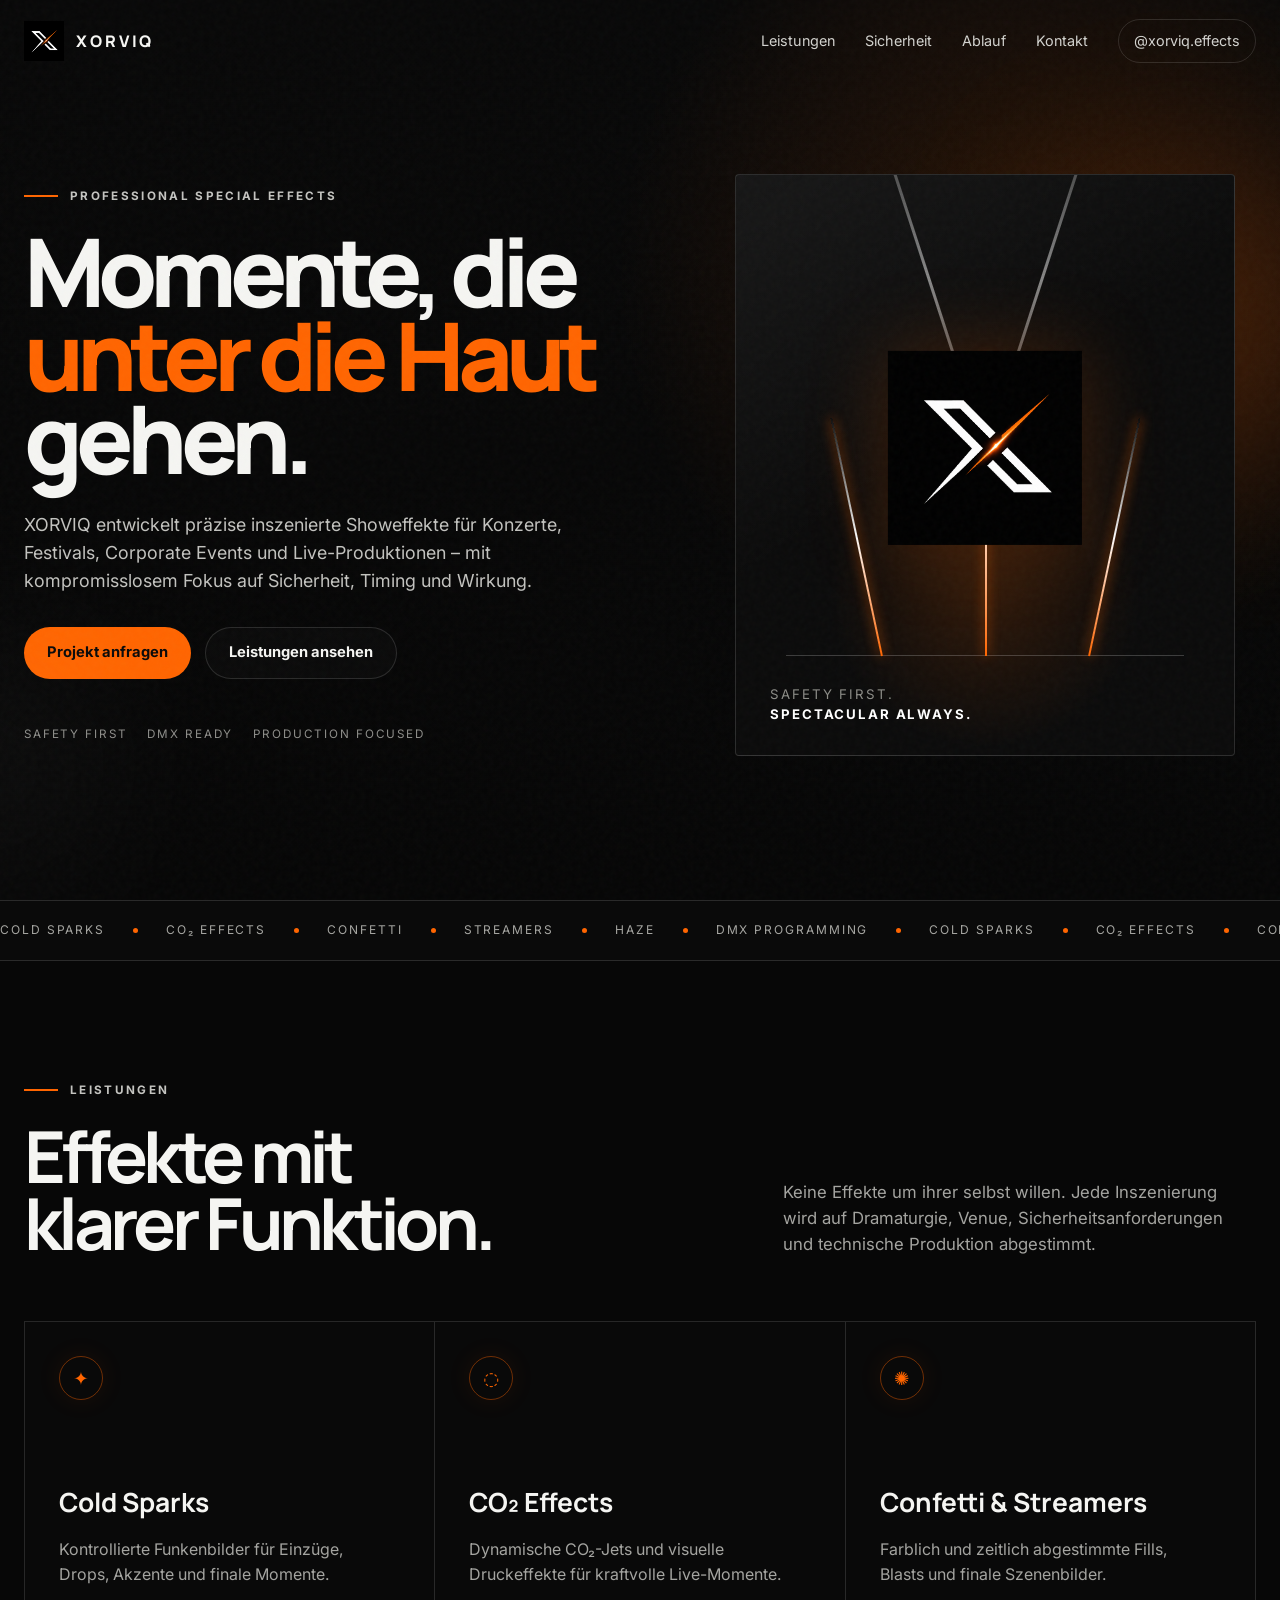
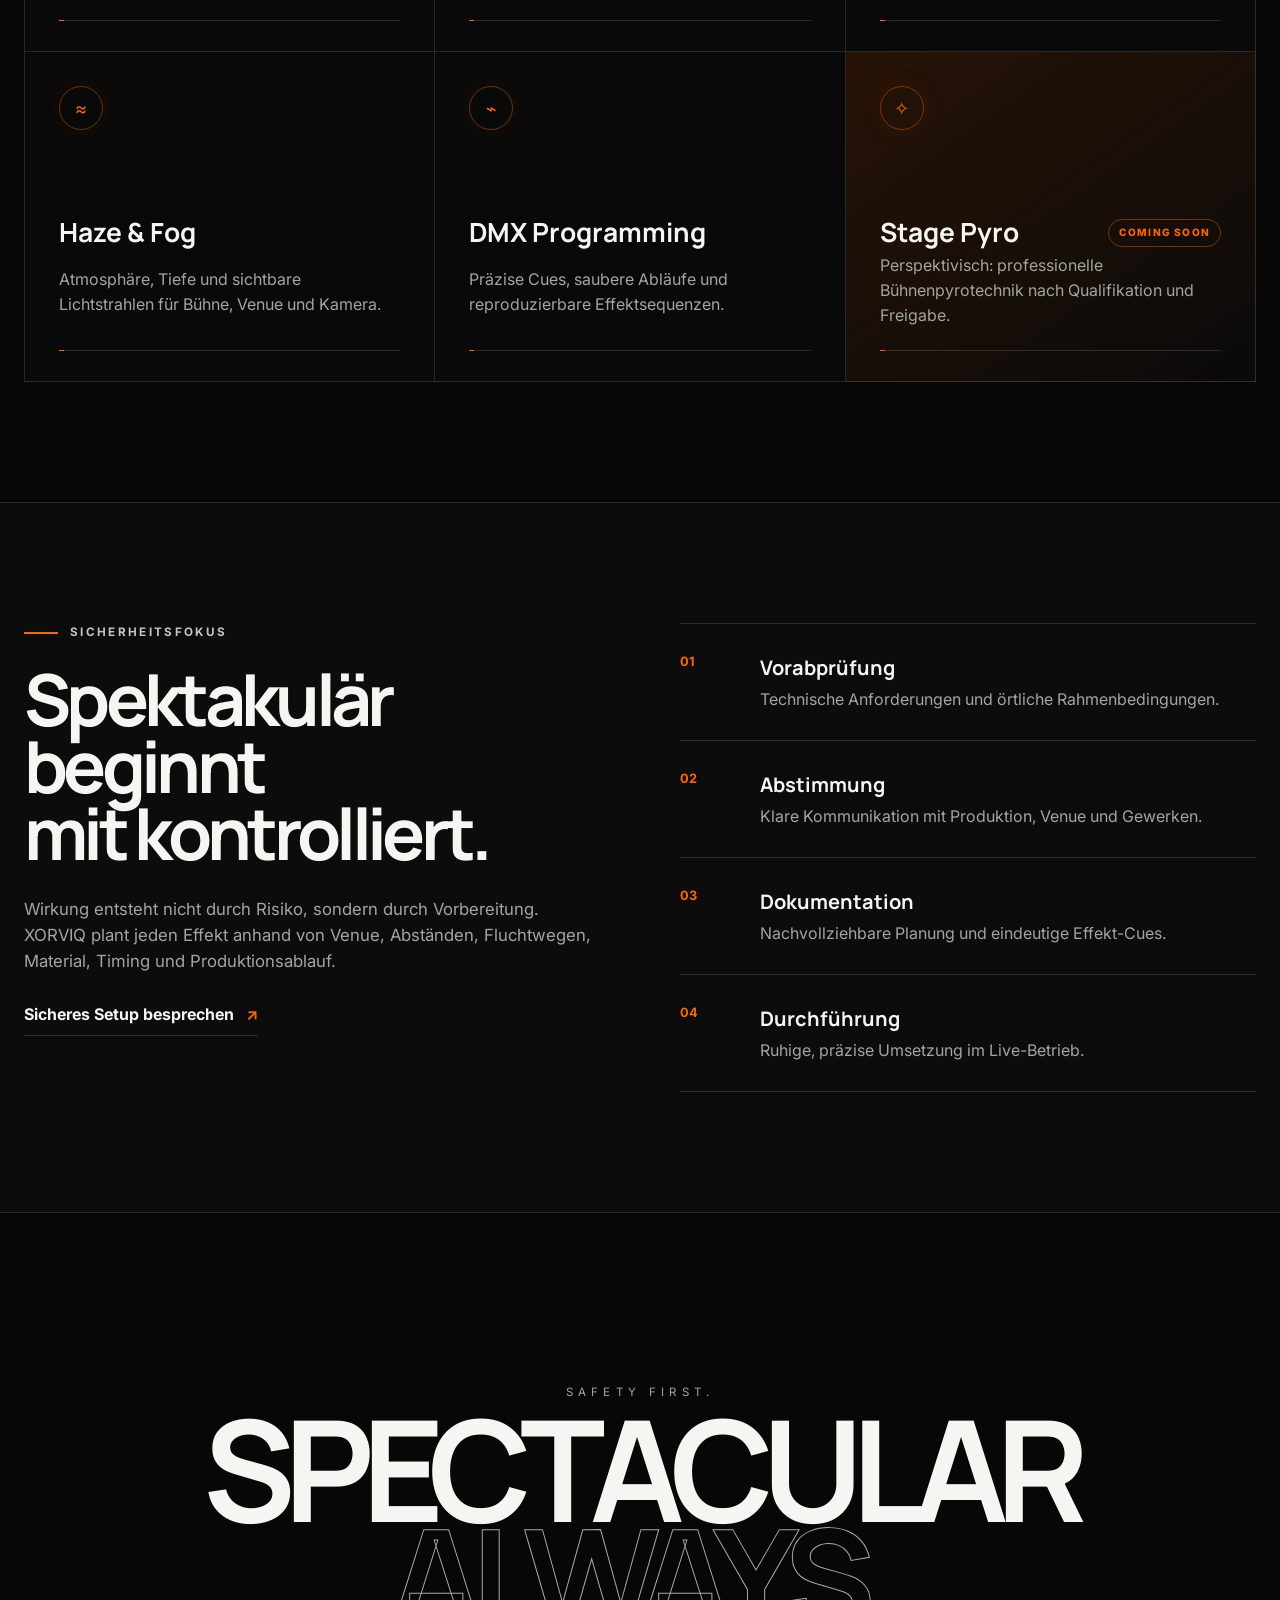
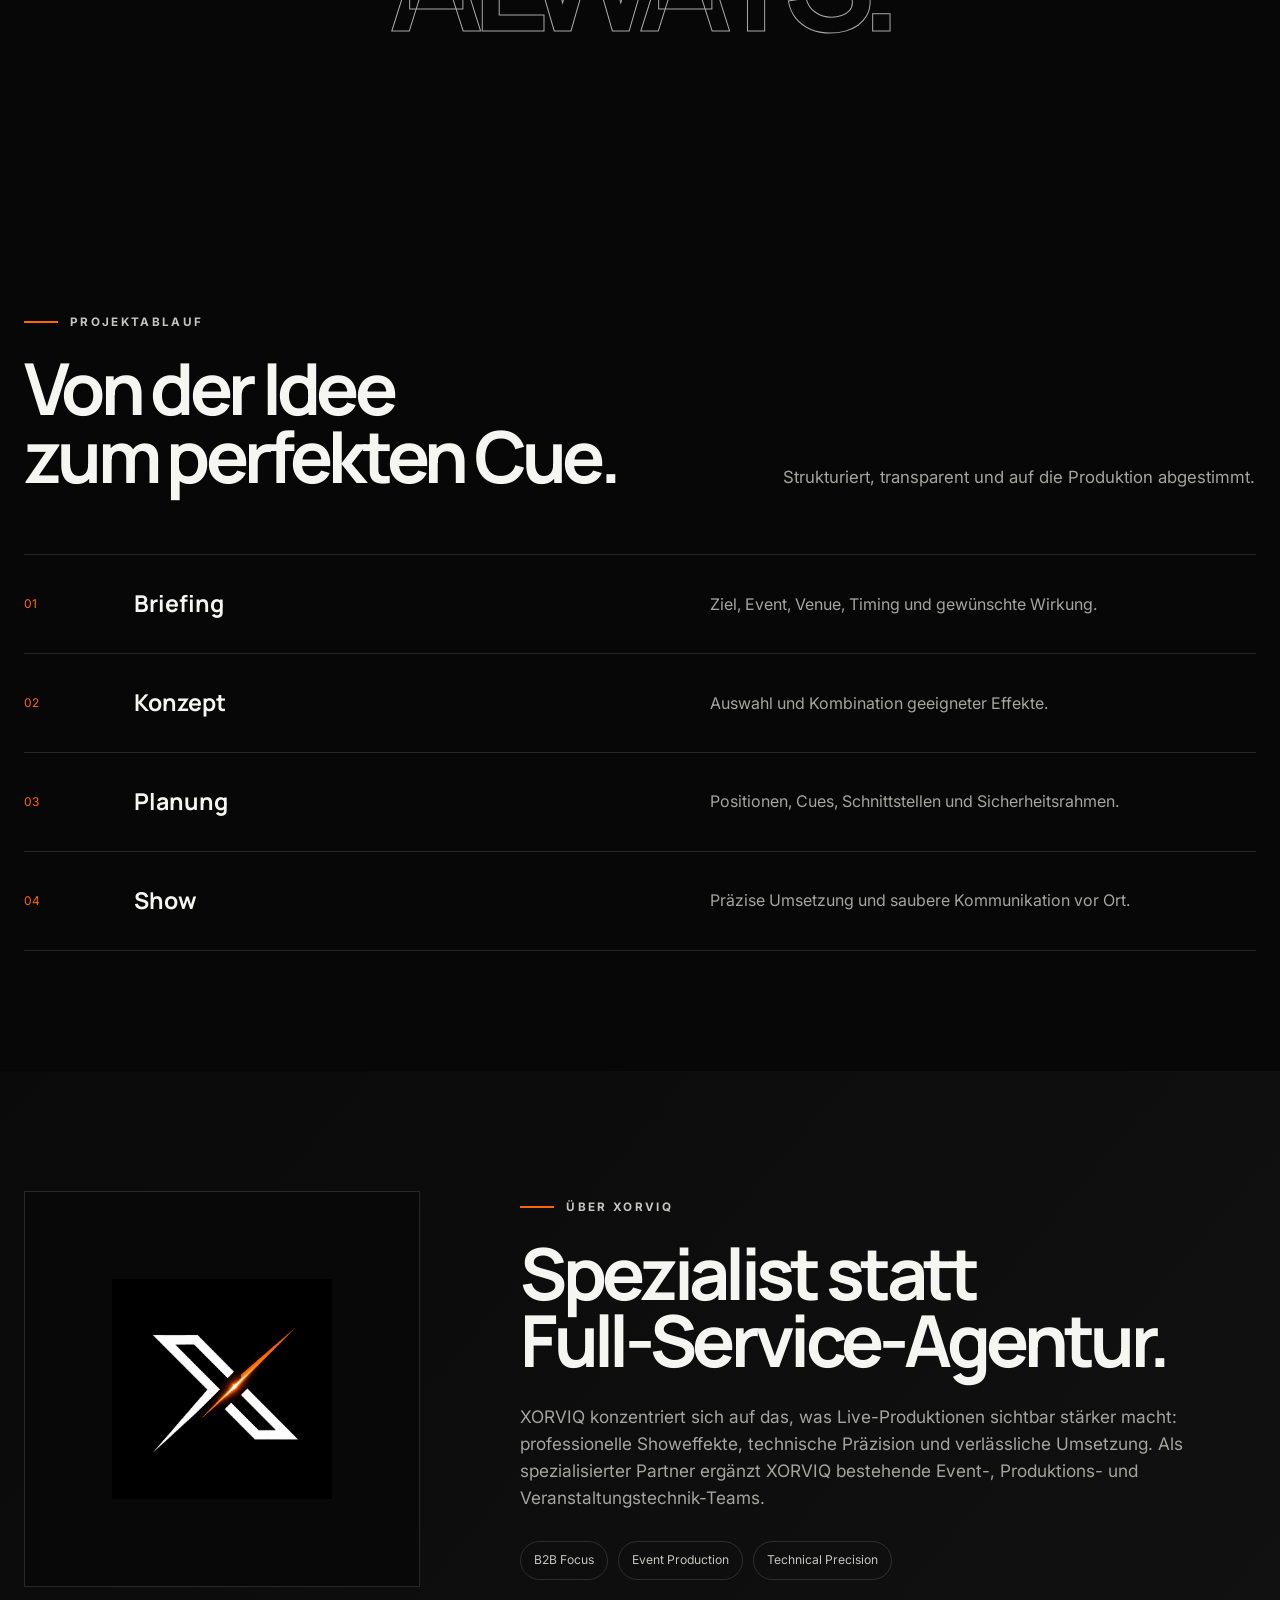
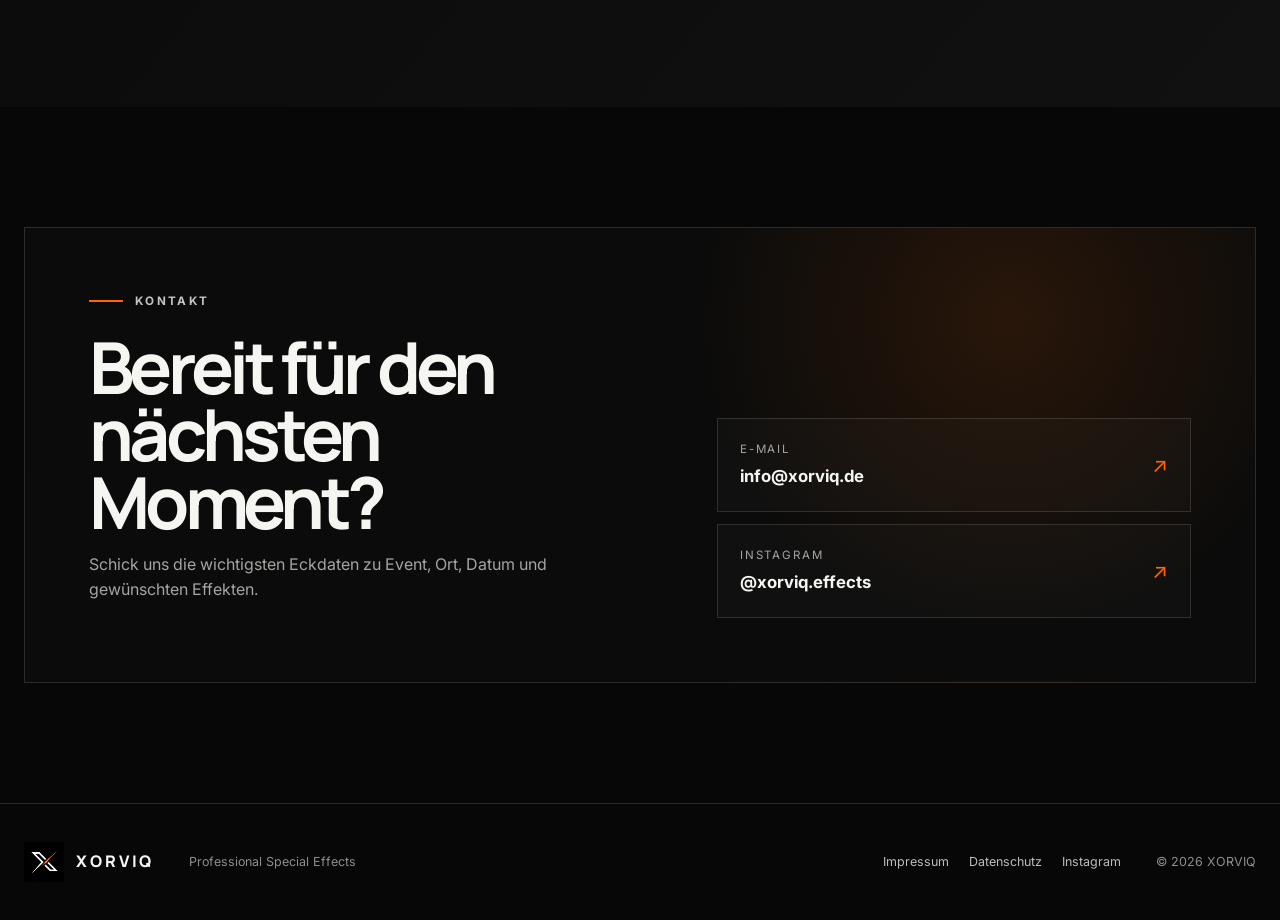
==== commit f0641489: "Add files via upload" ====
--- a/index.html
+++ b/index.html
@@ -105,38 +105,38 @@
 
         <div class="service-grid">
           <article class="service-card reveal">
-            <span class="service-number">01</span>
+            <span class="service-icon" aria-hidden="true">✦</span>
             <h3>Cold Sparks</h3>
             <p>Kontrollierte Funkenbilder für Einzüge, Drops, Akzente und finale Momente.</p>
             <div class="service-line"></div>
           </article>
           <article class="service-card reveal">
-            <span class="service-number">02</span>
+            <span class="service-icon" aria-hidden="true">◌</span>
             <h3>CO₂ Effects</h3>
             <p>Dynamische CO₂-Jets und visuelle Druckeffekte für kraftvolle Live-Momente.</p>
             <div class="service-line"></div>
           </article>
           <article class="service-card reveal">
-            <span class="service-number">03</span>
+            <span class="service-icon" aria-hidden="true">✺</span>
             <h3>Confetti & Streamers</h3>
             <p>Farblich und zeitlich abgestimmte Fills, Blasts und finale Szenenbilder.</p>
             <div class="service-line"></div>
           </article>
           <article class="service-card reveal">
-            <span class="service-number">04</span>
+            <span class="service-icon" aria-hidden="true">≈</span>
             <h3>Haze & Fog</h3>
             <p>Atmosphäre, Tiefe und sichtbare Lichtstrahlen für Bühne, Venue und Kamera.</p>
             <div class="service-line"></div>
           </article>
           <article class="service-card reveal">
-            <span class="service-number">05</span>
+            <span class="service-icon" aria-hidden="true">⌁</span>
             <h3>DMX Programming</h3>
             <p>Präzise Cues, saubere Abläufe und reproduzierbare Effektsequenzen.</p>
             <div class="service-line"></div>
           </article>
           <article class="service-card reveal service-card-accent">
-            <span class="service-number">06</span>
-            <h3>Stage Pyro</h3>
+            <span class="service-icon" aria-hidden="true">✧</span>
+            <div class="service-title-row"><h3>Stage Pyro</h3><span class="coming-soon">Coming Soon</span></div>
             <p>Perspektivisch: professionelle Bühnenpyrotechnik nach Qualifikation und Freigabe.</p>
             <div class="service-line"></div>
           </article>
--- a/assets/style.css
+++ b/assets/style.css
@@ -218,3 +218,76 @@
   *,*:before,*:after{animation:none!important;transition:none!important}
   .reveal{opacity:1;transform:none}
 }
+
+
+/* XORVIQ 3.1 – Services ohne Nummerierung */
+.service-card{
+  min-height:330px;
+  padding:34px;
+  transition:transform .28s ease,background .28s ease,box-shadow .28s ease,border-color .28s ease;
+}
+.service-card:hover{
+  background:#111;
+  transform:translateY(-6px);
+  box-shadow:0 18px 50px rgba(255,101,0,.12),inset 0 0 0 1px rgba(255,101,0,.18);
+  border-color:rgba(255,101,0,.35);
+}
+.service-number{display:none!important}
+.service-icon{
+  display:grid;
+  place-items:center;
+  width:44px;
+  height:44px;
+  border:1px solid rgba(255,101,0,.42);
+  border-radius:50%;
+  color:var(--orange);
+  font-size:1.15rem;
+  box-shadow:0 0 26px rgba(255,101,0,.08);
+  transition:transform .28s ease,box-shadow .28s ease,background .28s ease;
+}
+.service-card:hover .service-icon{
+  transform:scale(1.08) rotate(4deg);
+  background:rgba(255,101,0,.08);
+  box-shadow:0 0 30px rgba(255,101,0,.2);
+}
+.service-card h3{
+  font-size:1.65rem;
+  margin:82px 0 14px;
+}
+.service-title-row{
+  display:flex;
+  align-items:center;
+  justify-content:space-between;
+  gap:14px;
+  margin-top:82px;
+}
+.service-title-row h3{margin:0}
+.coming-soon{
+  display:inline-flex;
+  align-items:center;
+  min-height:28px;
+  padding:0 10px;
+  border:1px solid rgba(255,101,0,.42);
+  border-radius:999px;
+  color:var(--orange);
+  font-size:.63rem;
+  font-weight:800;
+  letter-spacing:.12em;
+  text-transform:uppercase;
+  white-space:nowrap;
+}
+.service-line{left:34px;right:34px;bottom:30px;overflow:hidden}
+.service-line:before{
+  content:"";
+  position:absolute;
+  inset:0;
+  background:linear-gradient(90deg,var(--orange),transparent);
+  transform:translateX(-105%);
+  transition:transform .35s ease;
+}
+.service-card:hover .service-line:before{transform:none}
+
+@media (max-width:620px){
+  .service-card{min-height:285px}
+  .service-title-row{align-items:flex-start;flex-direction:column}
+}
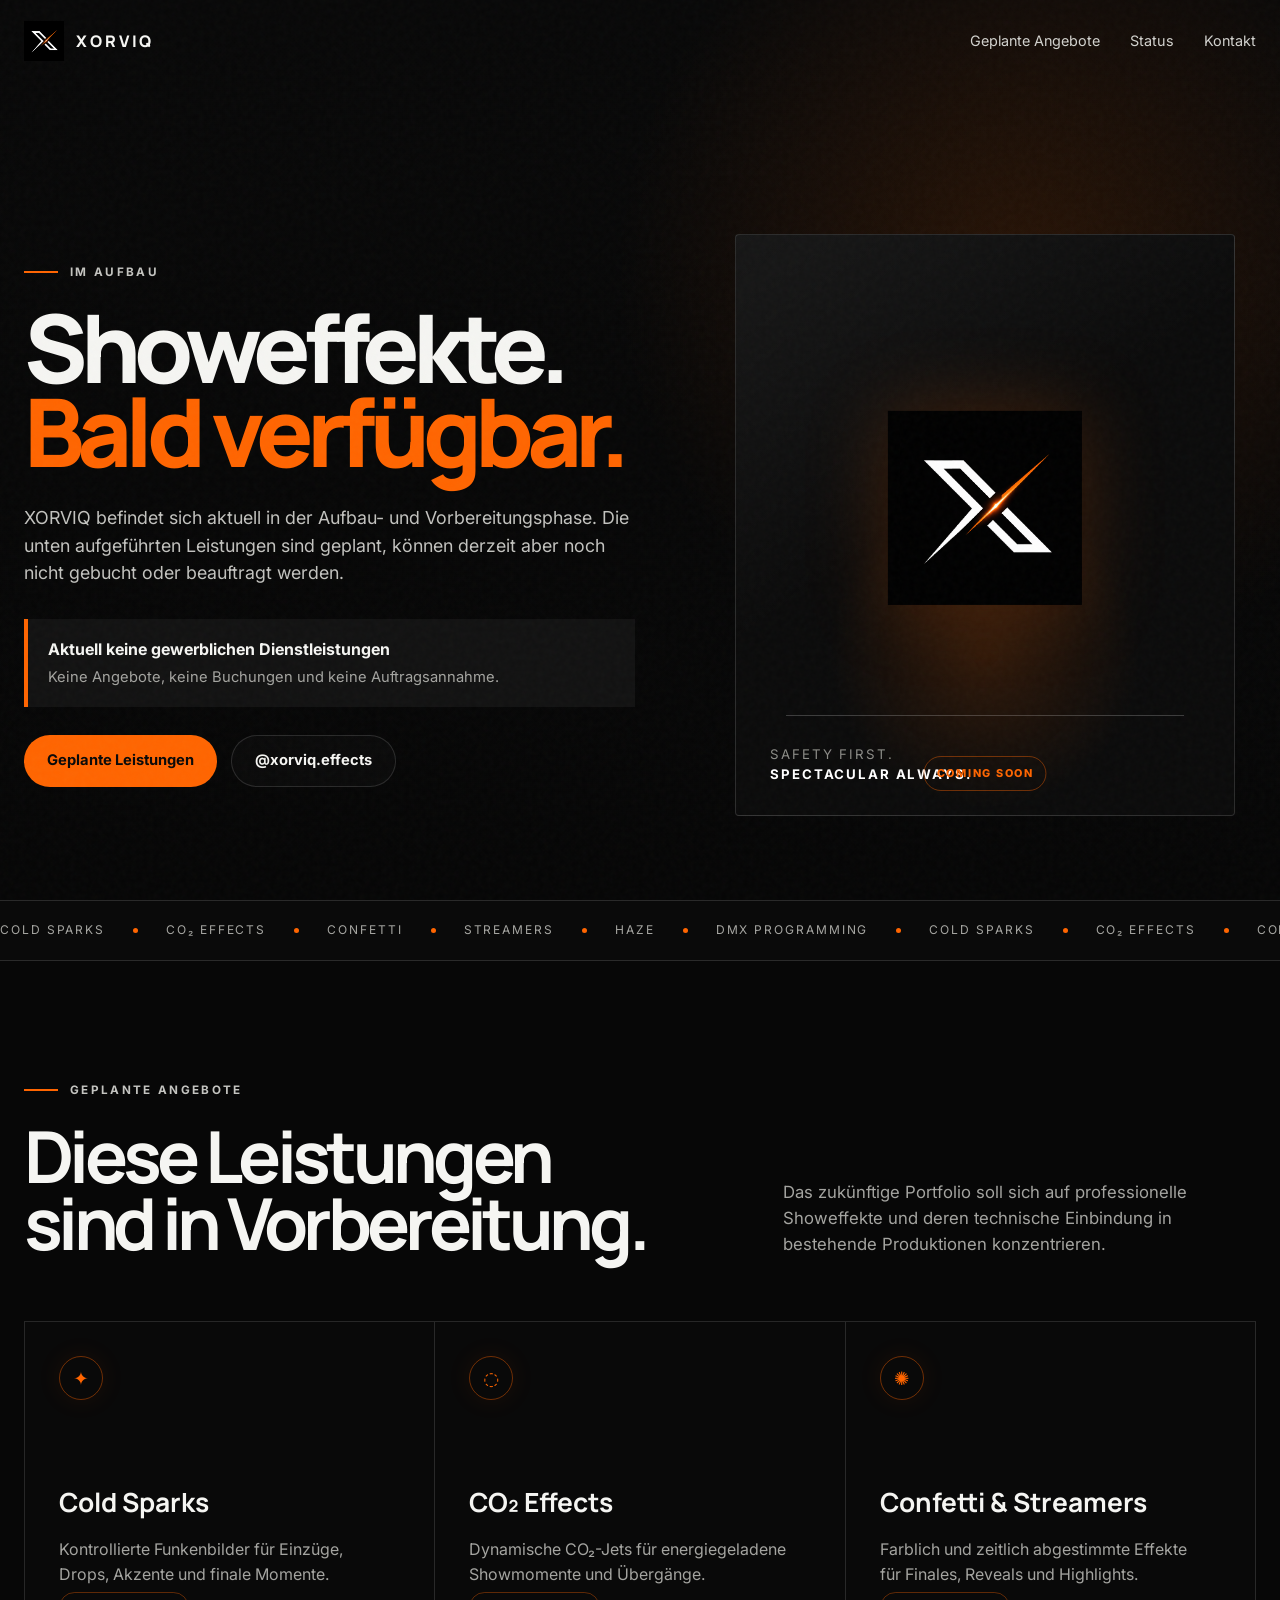
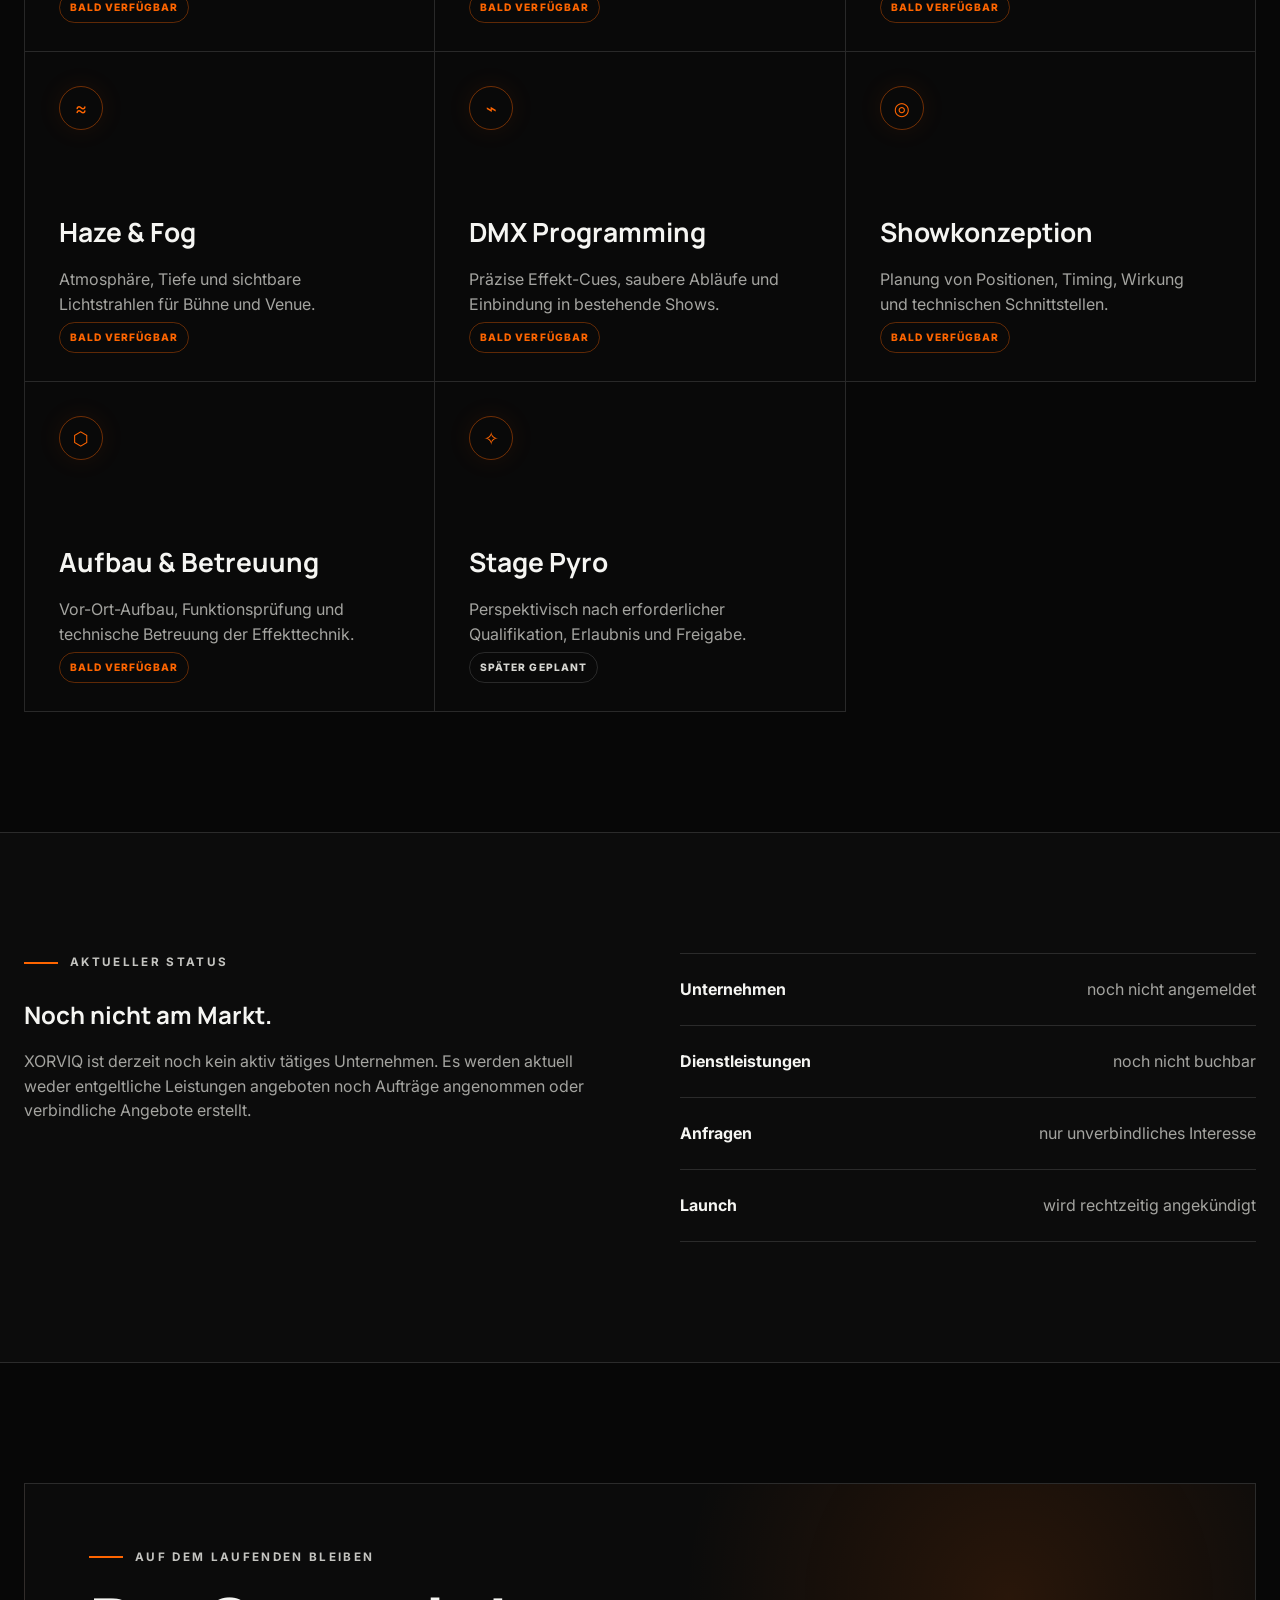
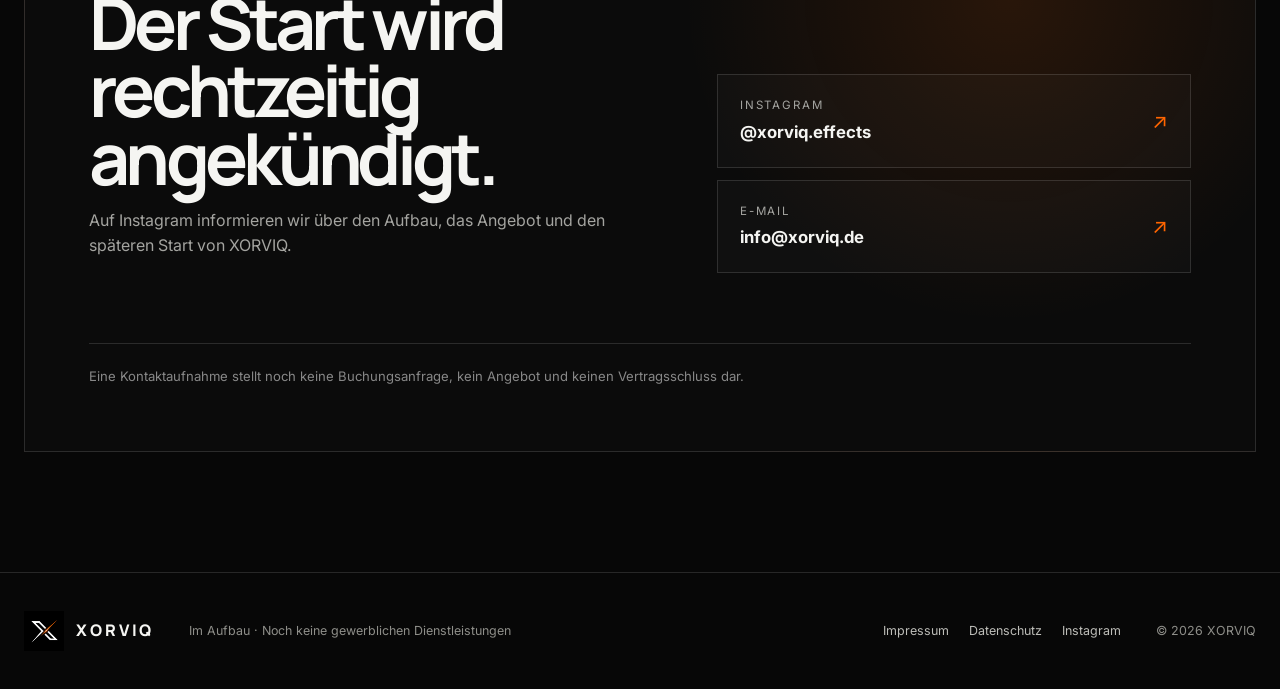
==== commit bd4e8ab7: "Add files via upload" ====
--- a/index.html
+++ b/index.html
@@ -4,267 +4,137 @@
   <meta charset="utf-8">
   <meta name="viewport" content="width=device-width, initial-scale=1">
   <meta name="theme-color" content="#070707">
-  <meta name="description" content="XORVIQ realisiert professionelle Showeffekte für Konzerte, Festivals, Corporate Events und Live-Produktionen – präzise geplant, sicher umgesetzt.">
-  <meta name="robots" content="index,follow">
-  <meta property="og:title" content="XORVIQ | Professional Special Effects">
-  <meta property="og:description" content="Cold Sparks, CO₂, Konfetti, Streamer, Haze und DMX-Programmierung für professionelle Live-Produktionen.">
-  <meta property="og:type" content="website">
-  <meta property="og:url" content="https://xorviq.com/">
-  <title>XORVIQ | Professional Special Effects</title>
+  <meta name="description" content="XORVIQ befindet sich im Aufbau. Die geplanten Leistungen im Bereich Show- und Spezialeffekte werden bald verfügbar sein.">
+  <title>XORVIQ | Bald verfügbar</title>
   <link rel="icon" href="assets/favicon.png">
-  <link rel="apple-touch-icon" href="assets/favicon-192.png">
   <link rel="stylesheet" href="assets/style.css">
   <script defer src="assets/script.js"></script>
 </head>
 <body>
-  <div class="noise" aria-hidden="true"></div>
+<div class="noise" aria-hidden="true"></div>
 
-  <header class="site-header" id="top">
-    <div class="nav-shell">
-      <a class="brand" href="#top" aria-label="XORVIQ Startseite">
-        <img src="assets/xorviq-x-logo.png" alt="" width="44" height="44">
-        <span>XORVIQ</span>
-      </a>
+<header class="site-header">
+  <div class="nav-shell">
+    <a class="brand" href="#top"><img src="assets/xorviq-x-logo.png" alt=""><span>XORVIQ</span></a>
+    <nav class="nav-links">
+      <a href="#angebote">Geplante Angebote</a>
+      <a href="#status">Status</a>
+      <a href="#kontakt">Kontakt</a>
+    </nav>
+  </div>
+</header>
 
-      <button class="nav-toggle" type="button" aria-label="Menü öffnen" aria-expanded="false">
-        <span></span><span></span>
-      </button>
+<main id="top">
+  <section class="hero">
+    <div class="container hero-grid">
+      <div class="hero-copy reveal">
+        <p class="eyebrow"><span></span> Im Aufbau</p>
+        <h1>Showeffekte.<br><em>Bald verfügbar.</em></h1>
+        <p class="hero-text">
+          XORVIQ befindet sich aktuell in der Aufbau- und Vorbereitungsphase.
+          Die unten aufgeführten Leistungen sind geplant, können derzeit aber
+          noch nicht gebucht oder beauftragt werden.
+        </p>
 
-      <nav class="nav-links" aria-label="Hauptnavigation">
-        <a href="#leistungen">Leistungen</a>
-        <a href="#sicherheit">Sicherheit</a>
-        <a href="#ablauf">Ablauf</a>
-        <a href="#kontakt">Kontakt</a>
-        <a class="nav-instagram" href="https://www.instagram.com/xorviq.effects/" target="_blank" rel="noopener noreferrer">@xorviq.effects</a>
-      </nav>
-    </div>
-  </header>
-
-  <main>
-    <section class="hero section">
-      <div class="hero-glow hero-glow-one" aria-hidden="true"></div>
-      <div class="hero-glow hero-glow-two" aria-hidden="true"></div>
-
-      <div class="container hero-grid">
-        <div class="hero-copy reveal">
-          <p class="eyebrow"><span></span> Professional Special Effects</p>
-          <h1>Momente, die<br><em>unter die Haut</em><br>gehen.</h1>
-          <p class="hero-text">
-            XORVIQ entwickelt präzise inszenierte Showeffekte für Konzerte, Festivals,
-            Corporate Events und Live-Produktionen – mit kompromisslosem Fokus auf
-            Sicherheit, Timing und Wirkung.
-          </p>
-          <div class="hero-actions">
-            <a class="button button-primary" href="#kontakt">Projekt anfragen</a>
-            <a class="button button-ghost" href="#leistungen">Leistungen ansehen</a>
-          </div>
-          <div class="hero-meta" aria-label="XORVIQ Eigenschaften">
-            <span>Safety First</span>
-            <span>DMX Ready</span>
-            <span>Production Focused</span>
-          </div>
+        <div class="status-banner">
+          <strong>Aktuell keine gewerblichen Dienstleistungen</strong>
+          <span>Keine Angebote, keine Buchungen und keine Auftragsannahme.</span>
         </div>
 
-        <div class="hero-visual reveal" aria-hidden="true">
-          <div class="stage">
-            <div class="beam beam-a"></div>
-            <div class="beam beam-b"></div>
-            <div class="spark spark-a"></div>
-            <div class="spark spark-b"></div>
-            <div class="spark spark-c"></div>
-            <div class="stage-mark">
-              <img src="assets/xorviq-x-logo.png" alt="">
-            </div>
-            <p>Safety First.<br><strong>Spectacular Always.</strong></p>
-          </div>
+        <div class="hero-actions">
+          <a class="button button-primary" href="#angebote">Geplante Leistungen</a>
+          <a class="button button-ghost" href="https://instagram.com/xorviq.effects" target="_blank" rel="noopener">@xorviq.effects</a>
         </div>
       </div>
-    </section>
 
-    <section class="ticker" aria-label="Leistungsübersicht">
-      <div class="ticker-track">
-        <span>Cold Sparks</span><i></i><span>CO₂ Effects</span><i></i><span>Confetti</span><i></i>
-        <span>Streamers</span><i></i><span>Haze</span><i></i><span>DMX Programming</span><i></i>
-        <span>Cold Sparks</span><i></i><span>CO₂ Effects</span><i></i><span>Confetti</span><i></i>
-        <span>Streamers</span><i></i><span>Haze</span><i></i><span>DMX Programming</span>
-      </div>
-    </section>
-
-    <section class="section services" id="leistungen">
-      <div class="container">
-        <div class="section-head reveal">
-          <div>
-            <p class="eyebrow"><span></span> Leistungen</p>
-            <h2>Effekte mit<br>klarer Funktion.</h2>
-          </div>
-          <p>
-            Keine Effekte um ihrer selbst willen. Jede Inszenierung wird auf Dramaturgie,
-            Venue, Sicherheitsanforderungen und technische Produktion abgestimmt.
-          </p>
-        </div>
-
-        <div class="service-grid">
-          <article class="service-card reveal">
-            <span class="service-icon" aria-hidden="true">✦</span>
-            <h3>Cold Sparks</h3>
-            <p>Kontrollierte Funkenbilder für Einzüge, Drops, Akzente und finale Momente.</p>
-            <div class="service-line"></div>
-          </article>
-          <article class="service-card reveal">
-            <span class="service-icon" aria-hidden="true">◌</span>
-            <h3>CO₂ Effects</h3>
-            <p>Dynamische CO₂-Jets und visuelle Druckeffekte für kraftvolle Live-Momente.</p>
-            <div class="service-line"></div>
-          </article>
-          <article class="service-card reveal">
-            <span class="service-icon" aria-hidden="true">✺</span>
-            <h3>Confetti & Streamers</h3>
-            <p>Farblich und zeitlich abgestimmte Fills, Blasts und finale Szenenbilder.</p>
-            <div class="service-line"></div>
-          </article>
-          <article class="service-card reveal">
-            <span class="service-icon" aria-hidden="true">≈</span>
-            <h3>Haze & Fog</h3>
-            <p>Atmosphäre, Tiefe und sichtbare Lichtstrahlen für Bühne, Venue und Kamera.</p>
-            <div class="service-line"></div>
-          </article>
-          <article class="service-card reveal">
-            <span class="service-icon" aria-hidden="true">⌁</span>
-            <h3>DMX Programming</h3>
-            <p>Präzise Cues, saubere Abläufe und reproduzierbare Effektsequenzen.</p>
-            <div class="service-line"></div>
-          </article>
-          <article class="service-card reveal service-card-accent">
-            <span class="service-icon" aria-hidden="true">✧</span>
-            <div class="service-title-row"><h3>Stage Pyro</h3><span class="coming-soon">Coming Soon</span></div>
-            <p>Perspektivisch: professionelle Bühnenpyrotechnik nach Qualifikation und Freigabe.</p>
-            <div class="service-line"></div>
-          </article>
+      <div class="hero-visual reveal">
+        <div class="stage">
+          <div class="stage-mark"><img src="assets/xorviq-x-logo.png" alt=""></div>
+          <p>Safety First.<br><strong>Spectacular Always.</strong></p>
+          <span class="launch-badge">COMING SOON</span>
         </div>
       </div>
-    </section>
+    </div>
+  </section>
 
-    <section class="section safety" id="sicherheit">
-      <div class="container safety-grid">
-        <div class="safety-copy reveal">
-          <p class="eyebrow"><span></span> Sicherheitsfokus</p>
-          <h2>Spektakulär beginnt<br>mit kontrolliert.</h2>
-          <p>
-            Wirkung entsteht nicht durch Risiko, sondern durch Vorbereitung. XORVIQ plant
-            jeden Effekt anhand von Venue, Abständen, Fluchtwegen, Material, Timing und
-            Produktionsablauf.
-          </p>
-          <a class="text-link" href="#kontakt">Sicheres Setup besprechen <span>↗</span></a>
+  <section class="ticker">
+    <div class="ticker-track">
+      <span>Cold Sparks</span><i></i><span>CO₂ Effects</span><i></i><span>Confetti</span><i></i>
+      <span>Streamers</span><i></i><span>Haze</span><i></i><span>DMX Programming</span><i></i>
+      <span>Cold Sparks</span><i></i><span>CO₂ Effects</span><i></i><span>Confetti</span><i></i>
+      <span>Streamers</span><i></i><span>Haze</span><i></i><span>DMX Programming</span>
+    </div>
+  </section>
+
+  <section class="section" id="angebote">
+    <div class="container">
+      <div class="section-head reveal">
+        <div>
+          <p class="eyebrow"><span></span> Geplante Angebote</p>
+          <h2>Diese Leistungen<br>sind in Vorbereitung.</h2>
         </div>
+        <p>Das zukünftige Portfolio soll sich auf professionelle Showeffekte und deren technische Einbindung in bestehende Produktionen konzentrieren.</p>
+      </div>
 
-        <div class="safety-panel reveal">
-          <div class="safety-item">
-            <strong>01</strong>
-            <div><h3>Vorabprüfung</h3><p>Technische Anforderungen und örtliche Rahmenbedingungen.</p></div>
-          </div>
-          <div class="safety-item">
-            <strong>02</strong>
-            <div><h3>Abstimmung</h3><p>Klare Kommunikation mit Produktion, Venue und Gewerken.</p></div>
-          </div>
-          <div class="safety-item">
-            <strong>03</strong>
-            <div><h3>Dokumentation</h3><p>Nachvollziehbare Planung und eindeutige Effekt-Cues.</p></div>
-          </div>
-          <div class="safety-item">
-            <strong>04</strong>
-            <div><h3>Durchführung</h3><p>Ruhige, präzise Umsetzung im Live-Betrieb.</p></div>
-          </div>
-        </div>
+      <div class="service-grid">
+        <article class="service-card reveal"><span class="service-icon">✦</span><h3>Cold Sparks</h3><p>Kontrollierte Funkenbilder für Einzüge, Drops, Akzente und finale Momente.</p><span class="badge">Bald verfügbar</span></article>
+        <article class="service-card reveal"><span class="service-icon">◌</span><h3>CO₂ Effects</h3><p>Dynamische CO₂-Jets für energiegeladene Showmomente und Übergänge.</p><span class="badge">Bald verfügbar</span></article>
+        <article class="service-card reveal"><span class="service-icon">✺</span><h3>Confetti & Streamers</h3><p>Farblich und zeitlich abgestimmte Effekte für Finales, Reveals und Highlights.</p><span class="badge">Bald verfügbar</span></article>
+        <article class="service-card reveal"><span class="service-icon">≈</span><h3>Haze & Fog</h3><p>Atmosphäre, Tiefe und sichtbare Lichtstrahlen für Bühne und Venue.</p><span class="badge">Bald verfügbar</span></article>
+        <article class="service-card reveal"><span class="service-icon">⌁</span><h3>DMX Programming</h3><p>Präzise Effekt-Cues, saubere Abläufe und Einbindung in bestehende Shows.</p><span class="badge">Bald verfügbar</span></article>
+        <article class="service-card reveal"><span class="service-icon">◎</span><h3>Showkonzeption</h3><p>Planung von Positionen, Timing, Wirkung und technischen Schnittstellen.</p><span class="badge">Bald verfügbar</span></article>
+        <article class="service-card reveal"><span class="service-icon">⬡</span><h3>Aufbau & Betreuung</h3><p>Vor-Ort-Aufbau, Funktionsprüfung und technische Betreuung der Effekttechnik.</p><span class="badge">Bald verfügbar</span></article>
+        <article class="service-card reveal"><span class="service-icon">✧</span><h3>Stage Pyro</h3><p>Perspektivisch nach erforderlicher Qualifikation, Erlaubnis und Freigabe.</p><span class="badge badge-later">Später geplant</span></article>
       </div>
-    </section>
+    </div>
+  </section>
 
-    <section class="statement section">
-      <div class="container reveal">
-        <p>SAFETY FIRST.</p>
-        <h2>SPECTACULAR<br><span>ALWAYS.</span></h2>
+  <section class="section status-section" id="status">
+    <div class="container safety-grid">
+      <div class="reveal">
+        <p class="eyebrow"><span></span> Aktueller Status</p>
+        <h2>Noch nicht am Markt.</h2>
+        <p class="status-copy">
+          XORVIQ ist derzeit noch kein aktiv tätiges Unternehmen. Es werden aktuell
+          weder entgeltliche Leistungen angeboten noch Aufträge angenommen oder
+          verbindliche Angebote erstellt.
+        </p>
       </div>
-    </section>
 
-    <section class="section process" id="ablauf">
-      <div class="container">
-        <div class="section-head reveal">
-          <div>
-            <p class="eyebrow"><span></span> Projektablauf</p>
-            <h2>Von der Idee<br>zum perfekten Cue.</h2>
-          </div>
-          <p>Strukturiert, transparent und auf die Produktion abgestimmt.</p>
-        </div>
+      <div class="status-list reveal">
+        <div><strong>Unternehmen</strong><span>noch nicht angemeldet</span></div>
+        <div><strong>Dienstleistungen</strong><span>noch nicht buchbar</span></div>
+        <div><strong>Anfragen</strong><span>nur unverbindliches Interesse</span></div>
+        <div><strong>Launch</strong><span>wird rechtzeitig angekündigt</span></div>
+      </div>
+    </div>
+  </section>
 
-        <ol class="process-list">
-          <li class="reveal"><span>01</span><h3>Briefing</h3><p>Ziel, Event, Venue, Timing und gewünschte Wirkung.</p></li>
-          <li class="reveal"><span>02</span><h3>Konzept</h3><p>Auswahl und Kombination geeigneter Effekte.</p></li>
-          <li class="reveal"><span>03</span><h3>Planung</h3><p>Positionen, Cues, Schnittstellen und Sicherheitsrahmen.</p></li>
-          <li class="reveal"><span>04</span><h3>Show</h3><p>Präzise Umsetzung und saubere Kommunikation vor Ort.</p></li>
-        </ol>
+  <section class="section contact" id="kontakt">
+    <div class="container contact-shell reveal">
+      <div>
+        <p class="eyebrow"><span></span> Auf dem Laufenden bleiben</p>
+        <h2>Der Start wird<br>rechtzeitig angekündigt.</h2>
+        <p>Auf Instagram informieren wir über den Aufbau, das Angebot und den späteren Start von XORVIQ.</p>
       </div>
-    </section>
 
-    <section class="section about">
-      <div class="container about-grid">
-        <div class="about-mark reveal">
-          <img src="assets/xorviq-x-logo.png" alt="XORVIQ X">
-        </div>
-        <div class="about-copy reveal">
-          <p class="eyebrow"><span></span> Über XORVIQ</p>
-          <h2>Spezialist statt<br>Full-Service-Agentur.</h2>
-          <p>
-            XORVIQ konzentriert sich auf das, was Live-Produktionen sichtbar stärker macht:
-            professionelle Showeffekte, technische Präzision und verlässliche Umsetzung.
-            Als spezialisierter Partner ergänzt XORVIQ bestehende Event-, Produktions- und
-            Veranstaltungstechnik-Teams.
-          </p>
-          <div class="about-tags">
-            <span>B2B Focus</span><span>Event Production</span><span>Technical Precision</span>
-          </div>
-        </div>
+      <div class="contact-actions">
+        <a class="contact-card" href="https://instagram.com/xorviq.effects" target="_blank" rel="noopener"><span>Instagram</span><strong>@xorviq.effects</strong><i>↗</i></a>
+        <a class="contact-card" href="mailto:info@xorviq.de?subject=Interesse%20an%20XORVIQ"><span>E-Mail</span><strong>info@xorviq.de</strong><i>↗</i></a>
       </div>
-    </section>
 
-    <section class="section contact" id="kontakt">
-      <div class="container contact-shell reveal">
-        <div>
-          <p class="eyebrow"><span></span> Kontakt</p>
-          <h2>Bereit für den<br>nächsten Moment?</h2>
-          <p>
-            Schick uns die wichtigsten Eckdaten zu Event, Ort, Datum und gewünschten Effekten.
-          </p>
-        </div>
+      <p class="contact-note">Eine Kontaktaufnahme stellt noch keine Buchungsanfrage, kein Angebot und keinen Vertragsschluss dar.</p>
+    </div>
+  </section>
+</main>
 
-        <div class="contact-actions">
-          <a class="contact-card" href="mailto:info@xorviq.de?subject=Projektanfrage%20XORVIQ">
-            <span>E-Mail</span>
-            <strong>info@xorviq.de</strong>
-            <i>↗</i>
-          </a>
-          <a class="contact-card" href="https://www.instagram.com/xorviq.effects/" target="_blank" rel="noopener noreferrer">
-            <span>Instagram</span>
-            <strong>@xorviq.effects</strong>
-            <i>↗</i>
-          </a>
-        </div>
-      </div>
-    </section>
-  </main>
-
-  <footer class="site-footer">
-    <div class="container footer-grid">
-      <a class="brand" href="#top">
-        <img src="assets/xorviq-x-logo.png" alt="" width="38" height="38">
-        <span>XORVIQ</span>
-      </a>
-      <p>Professional Special Effects</p>
-      <div class="footer-links">
-        <a href="impressum.html">Impressum</a>
-        <a href="datenschutz.html">Datenschutz</a>
-        <a href="https://www.instagram.com/xorviq.effects/" target="_blank" rel="noopener noreferrer">Instagram</a>
-      </div>
-      <p class="copyright">© <span id="year"></span> XORVIQ</p>
-    </div>
-  </footer>
+<footer class="site-footer">
+  <div class="container footer-grid">
+    <a class="brand" href="#top"><img src="assets/xorviq-x-logo.png" alt=""><span>XORVIQ</span></a>
+    <p>Im Aufbau · Noch keine gewerblichen Dienstleistungen</p>
+    <div class="footer-links"><a href="impressum.html">Impressum</a><a href="datenschutz.html">Datenschutz</a><a href="https://instagram.com/xorviq.effects" target="_blank" rel="noopener">Instagram</a></div>
+    <p>© <span id="year"></span> XORVIQ</p>
+  </div>
+</footer>
 </body>
-</html>+</html>
--- a/assets/style.css
+++ b/assets/style.css
@@ -291,3 +291,18 @@
   .service-card{min-height:285px}
   .service-title-row{align-items:flex-start;flex-direction:column}
 }
+
+
+/* XORVIQ – Bald verfügbar */
+.status-banner{display:grid;gap:4px;max-width:720px;margin:28px 0;padding:18px 20px;border-left:4px solid var(--orange);background:#121212}
+.status-banner span{color:var(--muted);font-size:.92rem}
+.launch-badge{position:absolute;bottom:24px;left:50%;transform:translateX(-50%);border:1px solid rgba(255,101,0,.4);color:var(--orange);padding:8px 12px;border-radius:999px;font-size:.68rem;font-weight:800;letter-spacing:.16em}
+.badge{position:absolute;left:34px;bottom:28px;border:1px solid rgba(255,101,0,.35);color:var(--orange);padding:7px 10px;border-radius:999px;font-size:.64rem;font-weight:800;letter-spacing:.1em;text-transform:uppercase}
+.badge-later{color:#d7d7d2;border-color:var(--line)}
+.status-section{background:#0c0c0c;border-block:1px solid var(--line)}
+.status-copy{color:var(--muted);max-width:650px}
+.status-list{border-top:1px solid var(--line)}
+.status-list div{display:flex;justify-content:space-between;gap:20px;padding:23px 0;border-bottom:1px solid var(--line)}
+.status-list span{color:var(--muted);text-align:right}
+.contact-note{grid-column:1/-1;margin:0;padding-top:22px;border-top:1px solid var(--line);color:#888!important;font-size:.82rem}
+@media(max-width:620px){.status-list div{flex-direction:column;gap:4px}.status-list span{text-align:left}}
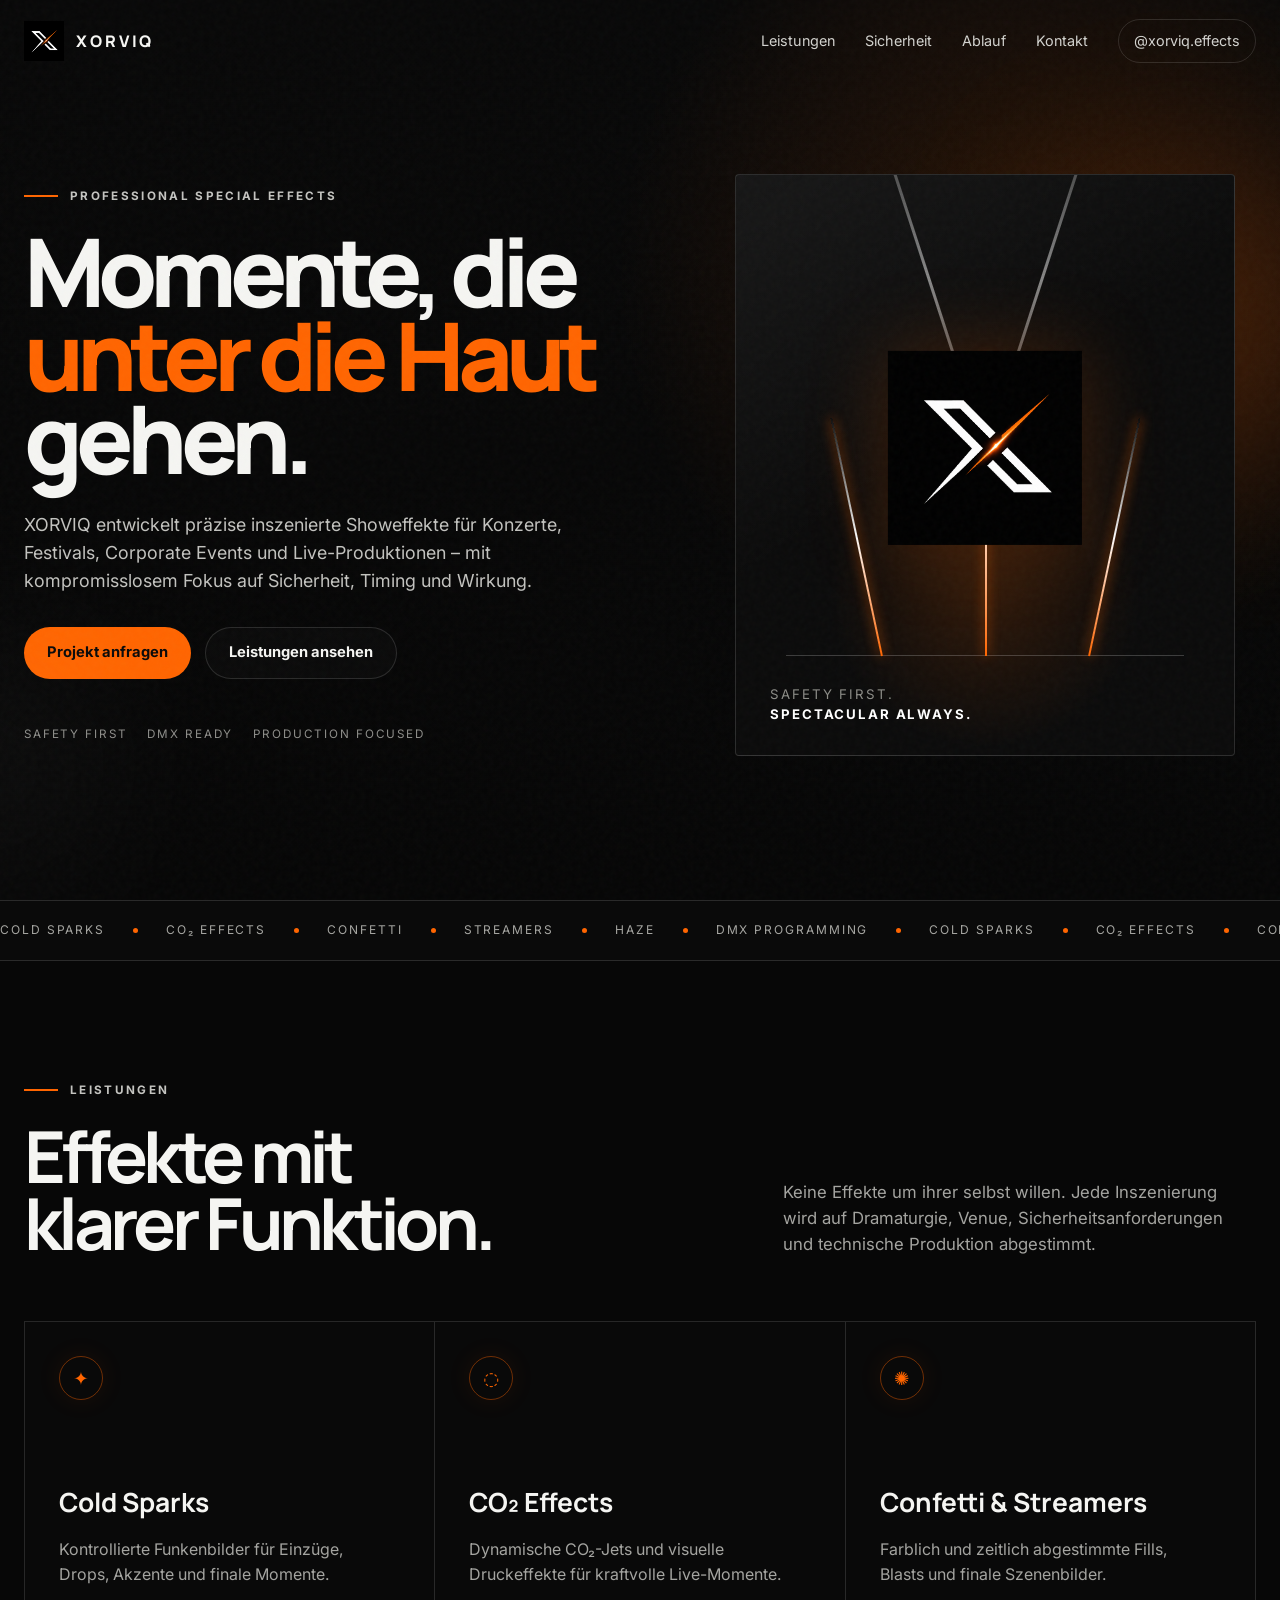
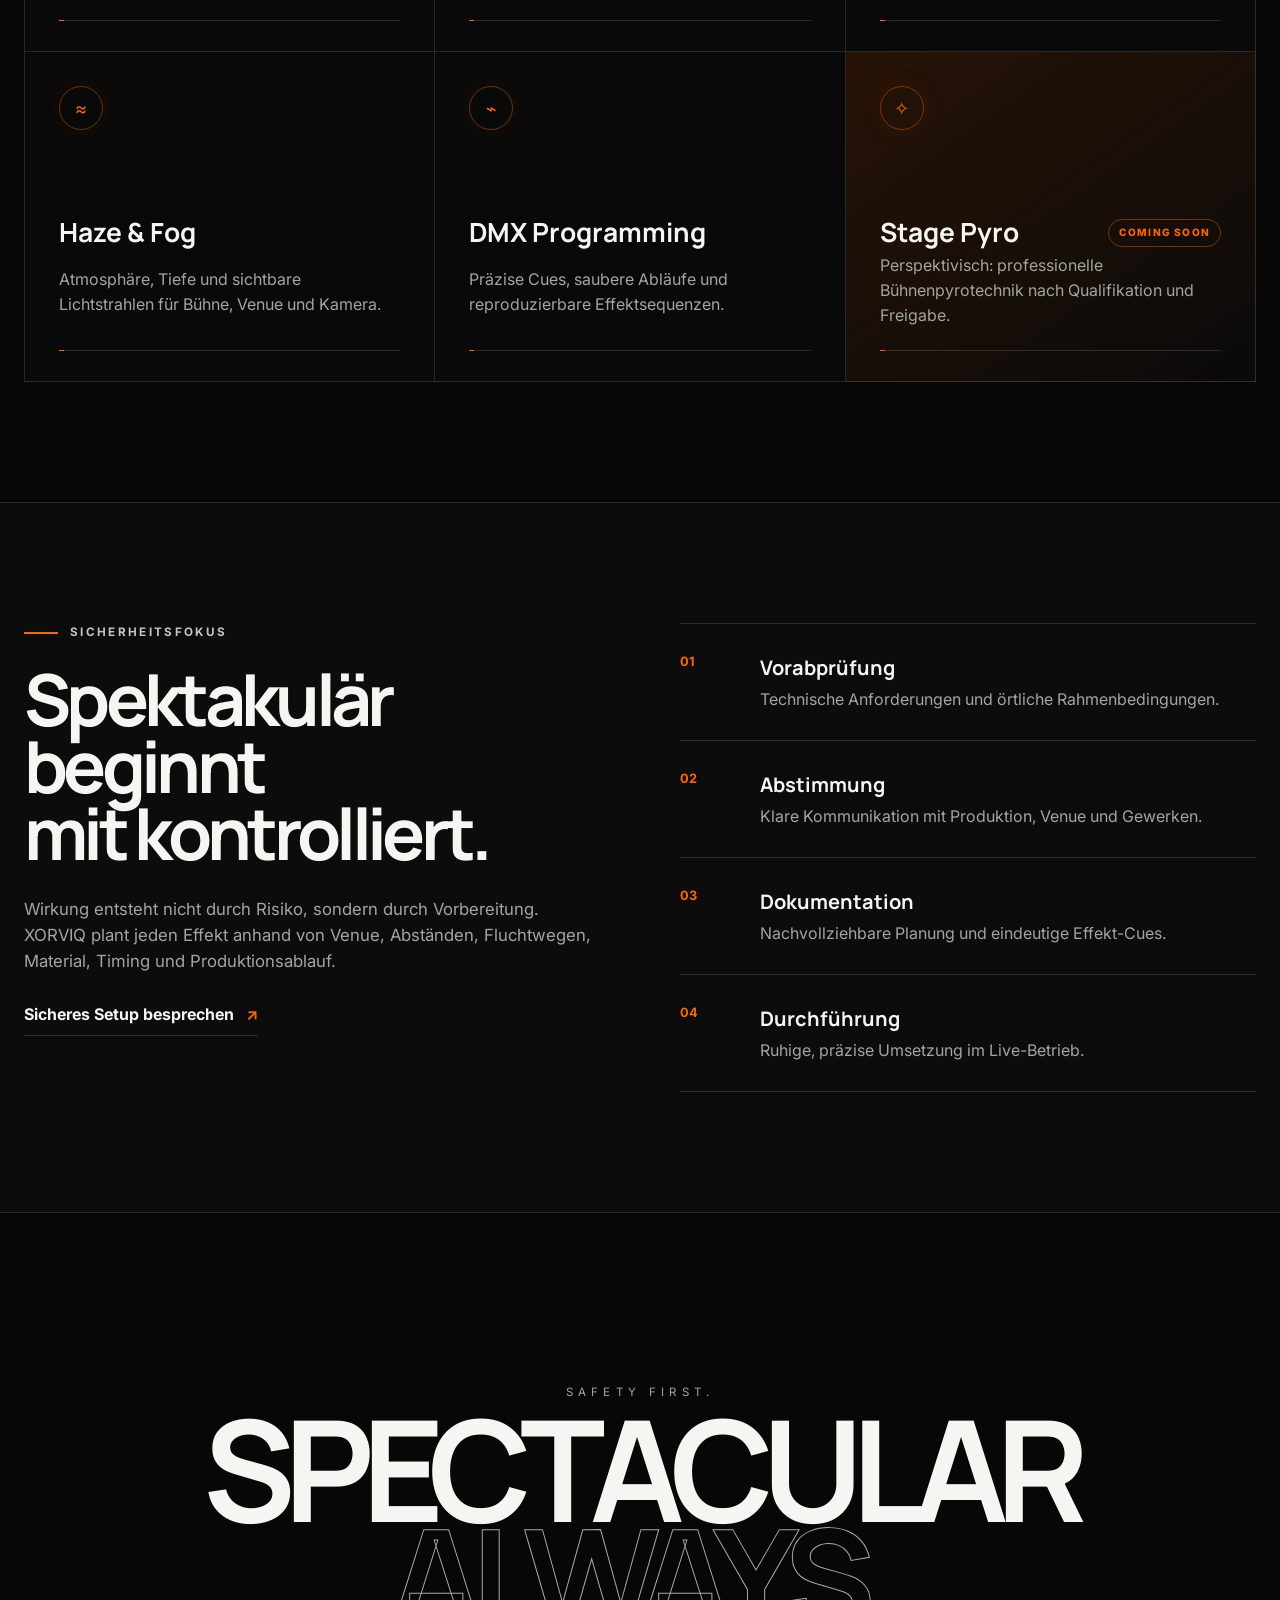
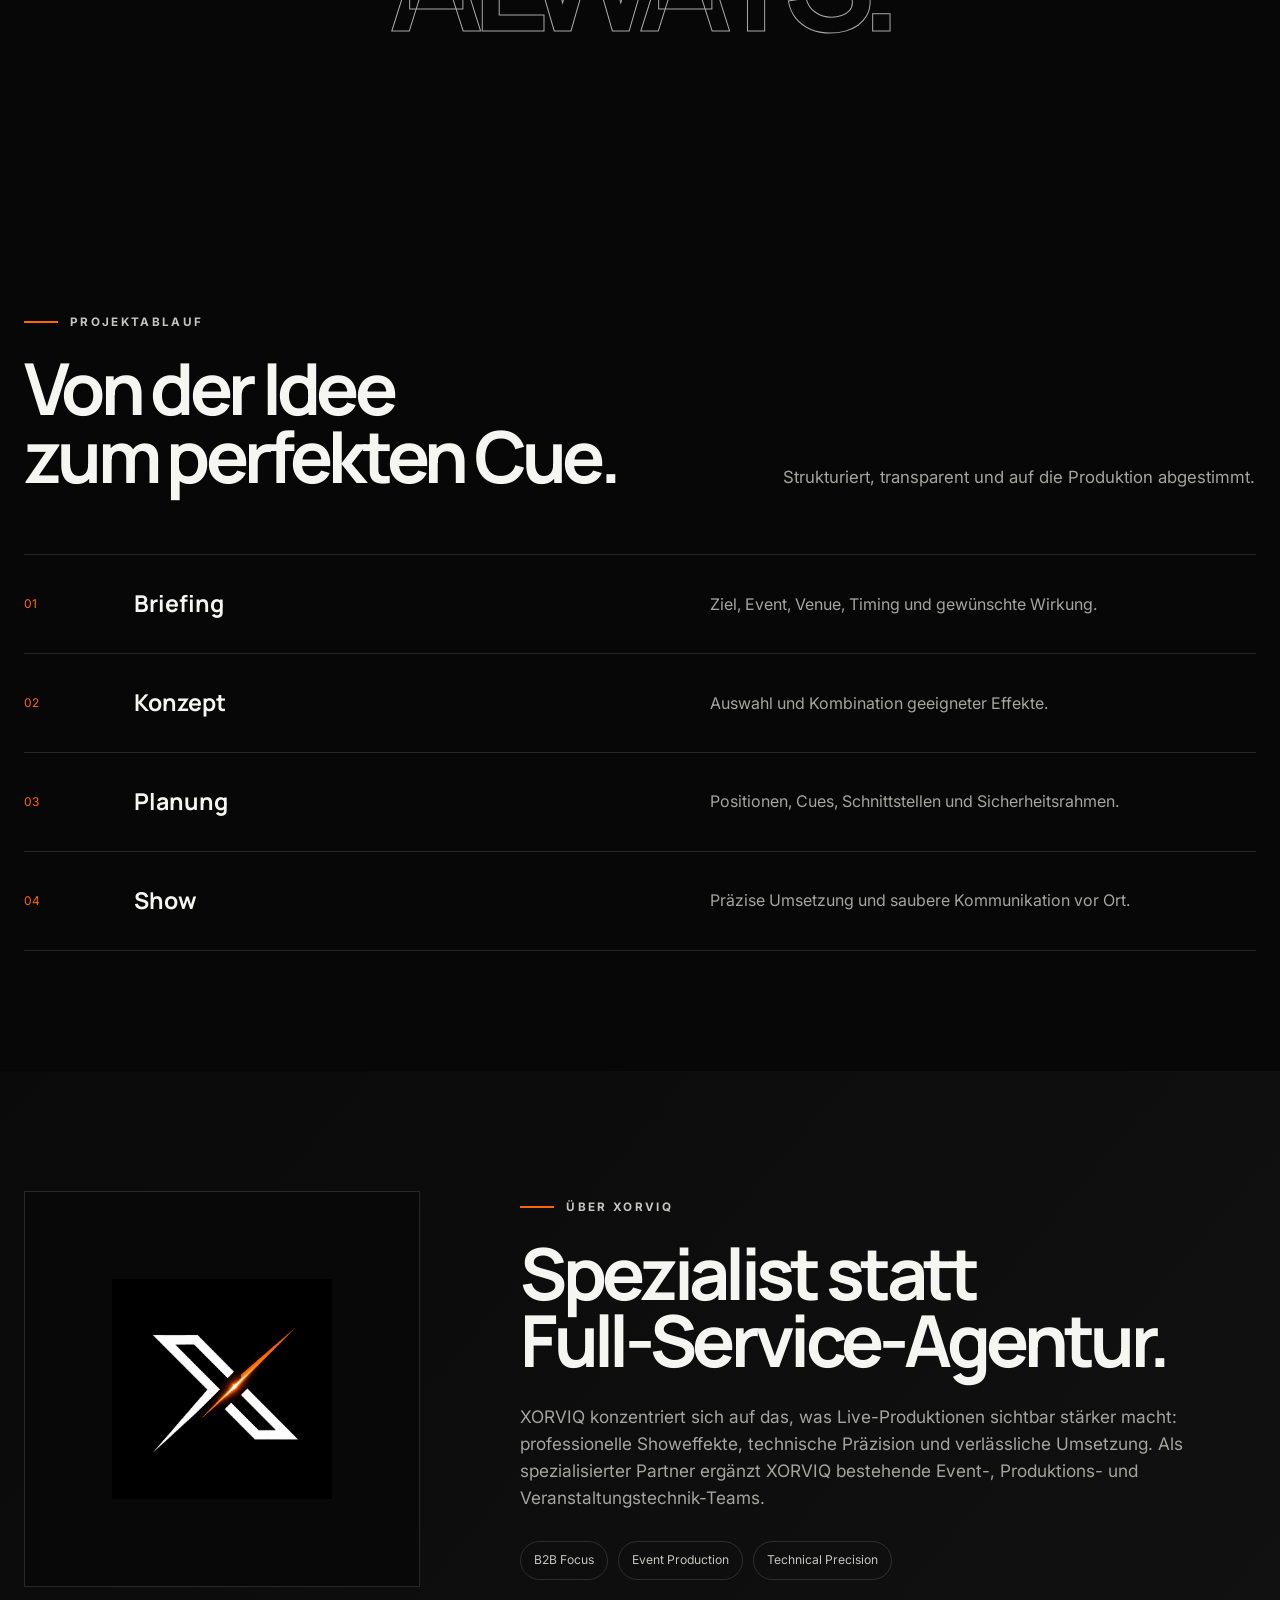
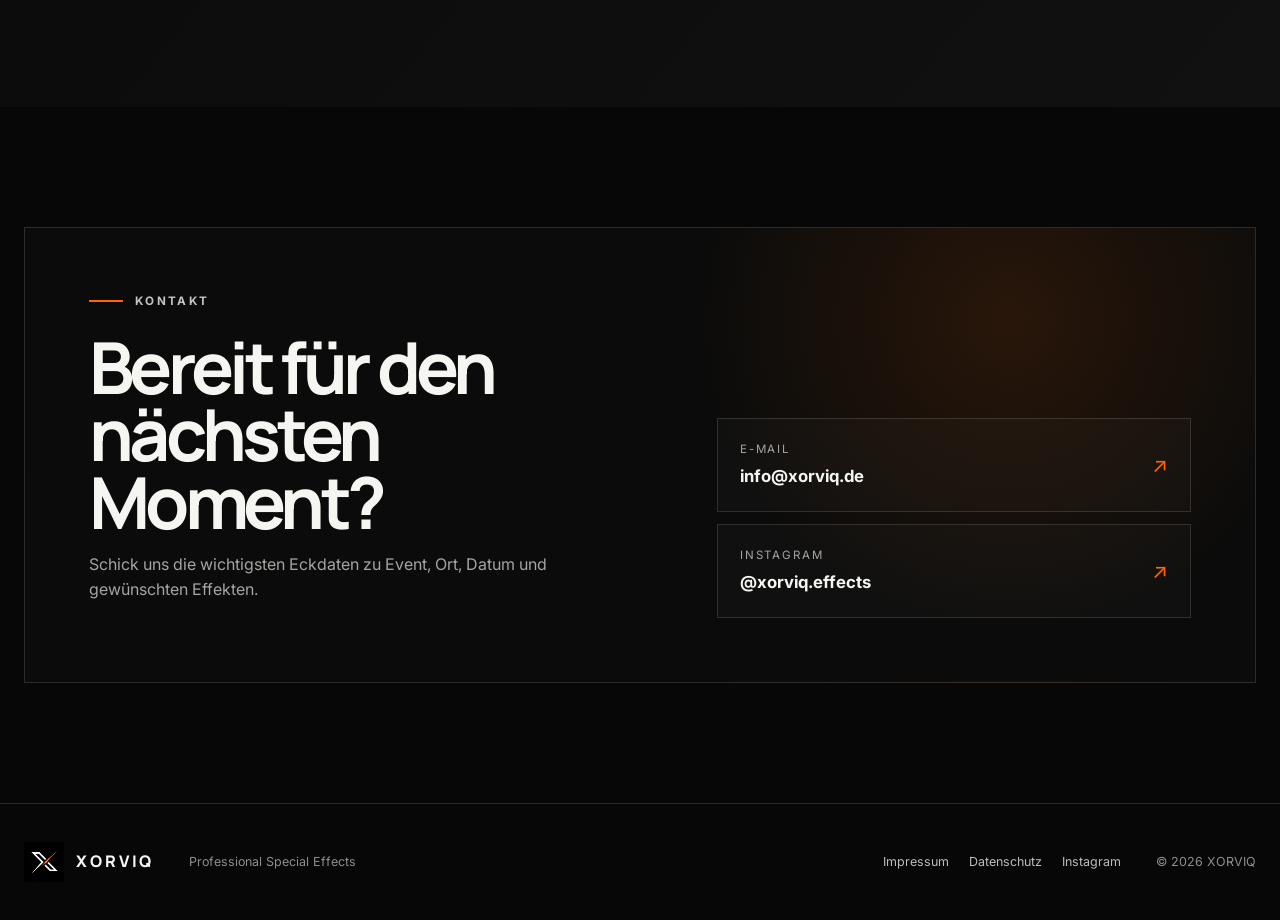
==== commit 470f8a70: "Update favicon links in index.html" ====
--- a/index.html
+++ b/index.html
@@ -4,137 +4,267 @@
   <meta charset="utf-8">
   <meta name="viewport" content="width=device-width, initial-scale=1">
   <meta name="theme-color" content="#070707">
-  <meta name="description" content="XORVIQ befindet sich im Aufbau. Die geplanten Leistungen im Bereich Show- und Spezialeffekte werden bald verfügbar sein.">
-  <title>XORVIQ | Bald verfügbar</title>
-  <link rel="icon" href="assets/favicon.png">
+  <meta name="description" content="XORVIQ realisiert professionelle Showeffekte für Konzerte, Festivals, Corporate Events und Live-Produktionen – präzise geplant, sicher umgesetzt.">
+  <meta name="robots" content="index,follow">
+  <meta property="og:title" content="XORVIQ | Professional Special Effects">
+  <meta property="og:description" content="Cold Sparks, CO₂, Konfetti, Streamer, Haze und DMX-Programmierung für professionelle Live-Produktionen.">
+  <meta property="og:type" content="website">
+  <meta property="og:url" content="https://xorviq.com/">
+  <title>XORVIQ | Professional Special Effects</title>
+  <link rel="icon" href="assets/Xorviq_favicon.png">
+  <link rel="apple-touch-icon" href="assets/Xorviq_favicon.png">
   <link rel="stylesheet" href="assets/style.css">
   <script defer src="assets/script.js"></script>
 </head>
 <body>
-<div class="noise" aria-hidden="true"></div>
-
-<header class="site-header">
-  <div class="nav-shell">
-    <a class="brand" href="#top"><img src="assets/xorviq-x-logo.png" alt=""><span>XORVIQ</span></a>
-    <nav class="nav-links">
-      <a href="#angebote">Geplante Angebote</a>
-      <a href="#status">Status</a>
-      <a href="#kontakt">Kontakt</a>
-    </nav>
-  </div>
-</header>
-
-<main id="top">
-  <section class="hero">
-    <div class="container hero-grid">
-      <div class="hero-copy reveal">
-        <p class="eyebrow"><span></span> Im Aufbau</p>
-        <h1>Showeffekte.<br><em>Bald verfügbar.</em></h1>
-        <p class="hero-text">
-          XORVIQ befindet sich aktuell in der Aufbau- und Vorbereitungsphase.
-          Die unten aufgeführten Leistungen sind geplant, können derzeit aber
-          noch nicht gebucht oder beauftragt werden.
-        </p>
-
-        <div class="status-banner">
-          <strong>Aktuell keine gewerblichen Dienstleistungen</strong>
-          <span>Keine Angebote, keine Buchungen und keine Auftragsannahme.</span>
-        </div>
-
-        <div class="hero-actions">
-          <a class="button button-primary" href="#angebote">Geplante Leistungen</a>
-          <a class="button button-ghost" href="https://instagram.com/xorviq.effects" target="_blank" rel="noopener">@xorviq.effects</a>
-        </div>
-      </div>
-
-      <div class="hero-visual reveal">
-        <div class="stage">
-          <div class="stage-mark"><img src="assets/xorviq-x-logo.png" alt=""></div>
-          <p>Safety First.<br><strong>Spectacular Always.</strong></p>
-          <span class="launch-badge">COMING SOON</span>
-        </div>
-      </div>
+  <div class="noise" aria-hidden="true"></div>
+
+  <header class="site-header" id="top">
+    <div class="nav-shell">
+      <a class="brand" href="#top" aria-label="XORVIQ Startseite">
+        <img src="assets/xorviq-x-logo.png" alt="" width="44" height="44">
+        <span>XORVIQ</span>
+      </a>
+
+      <button class="nav-toggle" type="button" aria-label="Menü öffnen" aria-expanded="false">
+        <span></span><span></span>
+      </button>
+
+      <nav class="nav-links" aria-label="Hauptnavigation">
+        <a href="#leistungen">Leistungen</a>
+        <a href="#sicherheit">Sicherheit</a>
+        <a href="#ablauf">Ablauf</a>
+        <a href="#kontakt">Kontakt</a>
+        <a class="nav-instagram" href="https://www.instagram.com/xorviq.effects/" target="_blank" rel="noopener noreferrer">@xorviq.effects</a>
+      </nav>
     </div>
-  </section>
-
-  <section class="ticker">
-    <div class="ticker-track">
-      <span>Cold Sparks</span><i></i><span>CO₂ Effects</span><i></i><span>Confetti</span><i></i>
-      <span>Streamers</span><i></i><span>Haze</span><i></i><span>DMX Programming</span><i></i>
-      <span>Cold Sparks</span><i></i><span>CO₂ Effects</span><i></i><span>Confetti</span><i></i>
-      <span>Streamers</span><i></i><span>Haze</span><i></i><span>DMX Programming</span>
+  </header>
+
+  <main>
+    <section class="hero section">
+      <div class="hero-glow hero-glow-one" aria-hidden="true"></div>
+      <div class="hero-glow hero-glow-two" aria-hidden="true"></div>
+
+      <div class="container hero-grid">
+        <div class="hero-copy reveal">
+          <p class="eyebrow"><span></span> Professional Special Effects</p>
+          <h1>Momente, die<br><em>unter die Haut</em><br>gehen.</h1>
+          <p class="hero-text">
+            XORVIQ entwickelt präzise inszenierte Showeffekte für Konzerte, Festivals,
+            Corporate Events und Live-Produktionen – mit kompromisslosem Fokus auf
+            Sicherheit, Timing und Wirkung.
+          </p>
+          <div class="hero-actions">
+            <a class="button button-primary" href="#kontakt">Projekt anfragen</a>
+            <a class="button button-ghost" href="#leistungen">Leistungen ansehen</a>
+          </div>
+          <div class="hero-meta" aria-label="XORVIQ Eigenschaften">
+            <span>Safety First</span>
+            <span>DMX Ready</span>
+            <span>Production Focused</span>
+          </div>
+        </div>
+
+        <div class="hero-visual reveal" aria-hidden="true">
+          <div class="stage">
+            <div class="beam beam-a"></div>
+            <div class="beam beam-b"></div>
+            <div class="spark spark-a"></div>
+            <div class="spark spark-b"></div>
+            <div class="spark spark-c"></div>
+            <div class="stage-mark">
+              <img src="assets/xorviq-x-logo.png" alt="">
+            </div>
+            <p>Safety First.<br><strong>Spectacular Always.</strong></p>
+          </div>
+        </div>
+      </div>
+    </section>
+
+    <section class="ticker" aria-label="Leistungsübersicht">
+      <div class="ticker-track">
+        <span>Cold Sparks</span><i></i><span>CO₂ Effects</span><i></i><span>Confetti</span><i></i>
+        <span>Streamers</span><i></i><span>Haze</span><i></i><span>DMX Programming</span><i></i>
+        <span>Cold Sparks</span><i></i><span>CO₂ Effects</span><i></i><span>Confetti</span><i></i>
+        <span>Streamers</span><i></i><span>Haze</span><i></i><span>DMX Programming</span>
+      </div>
+    </section>
+
+    <section class="section services" id="leistungen">
+      <div class="container">
+        <div class="section-head reveal">
+          <div>
+            <p class="eyebrow"><span></span> Leistungen</p>
+            <h2>Effekte mit<br>klarer Funktion.</h2>
+          </div>
+          <p>
+            Keine Effekte um ihrer selbst willen. Jede Inszenierung wird auf Dramaturgie,
+            Venue, Sicherheitsanforderungen und technische Produktion abgestimmt.
+          </p>
+        </div>
+
+        <div class="service-grid">
+          <article class="service-card reveal">
+            <span class="service-icon" aria-hidden="true">✦</span>
+            <h3>Cold Sparks</h3>
+            <p>Kontrollierte Funkenbilder für Einzüge, Drops, Akzente und finale Momente.</p>
+            <div class="service-line"></div>
+          </article>
+          <article class="service-card reveal">
+            <span class="service-icon" aria-hidden="true">◌</span>
+            <h3>CO₂ Effects</h3>
+            <p>Dynamische CO₂-Jets und visuelle Druckeffekte für kraftvolle Live-Momente.</p>
+            <div class="service-line"></div>
+          </article>
+          <article class="service-card reveal">
+            <span class="service-icon" aria-hidden="true">✺</span>
+            <h3>Confetti & Streamers</h3>
+            <p>Farblich und zeitlich abgestimmte Fills, Blasts und finale Szenenbilder.</p>
+            <div class="service-line"></div>
+          </article>
+          <article class="service-card reveal">
+            <span class="service-icon" aria-hidden="true">≈</span>
+            <h3>Haze & Fog</h3>
+            <p>Atmosphäre, Tiefe und sichtbare Lichtstrahlen für Bühne, Venue und Kamera.</p>
+            <div class="service-line"></div>
+          </article>
+          <article class="service-card reveal">
+            <span class="service-icon" aria-hidden="true">⌁</span>
+            <h3>DMX Programming</h3>
+            <p>Präzise Cues, saubere Abläufe und reproduzierbare Effektsequenzen.</p>
+            <div class="service-line"></div>
+          </article>
+          <article class="service-card reveal service-card-accent">
+            <span class="service-icon" aria-hidden="true">✧</span>
+            <div class="service-title-row"><h3>Stage Pyro</h3><span class="coming-soon">Coming Soon</span></div>
+            <p>Perspektivisch: professionelle Bühnenpyrotechnik nach Qualifikation und Freigabe.</p>
+            <div class="service-line"></div>
+          </article>
+        </div>
+      </div>
+    </section>
+
+    <section class="section safety" id="sicherheit">
+      <div class="container safety-grid">
+        <div class="safety-copy reveal">
+          <p class="eyebrow"><span></span> Sicherheitsfokus</p>
+          <h2>Spektakulär beginnt<br>mit kontrolliert.</h2>
+          <p>
+            Wirkung entsteht nicht durch Risiko, sondern durch Vorbereitung. XORVIQ plant
+            jeden Effekt anhand von Venue, Abständen, Fluchtwegen, Material, Timing und
+            Produktionsablauf.
+          </p>
+          <a class="text-link" href="#kontakt">Sicheres Setup besprechen <span>↗</span></a>
+        </div>
+
+        <div class="safety-panel reveal">
+          <div class="safety-item">
+            <strong>01</strong>
+            <div><h3>Vorabprüfung</h3><p>Technische Anforderungen und örtliche Rahmenbedingungen.</p></div>
+          </div>
+          <div class="safety-item">
+            <strong>02</strong>
+            <div><h3>Abstimmung</h3><p>Klare Kommunikation mit Produktion, Venue und Gewerken.</p></div>
+          </div>
+          <div class="safety-item">
+            <strong>03</strong>
+            <div><h3>Dokumentation</h3><p>Nachvollziehbare Planung und eindeutige Effekt-Cues.</p></div>
+          </div>
+          <div class="safety-item">
+            <strong>04</strong>
+            <div><h3>Durchführung</h3><p>Ruhige, präzise Umsetzung im Live-Betrieb.</p></div>
+          </div>
+        </div>
+      </div>
+    </section>
+
+    <section class="statement section">
+      <div class="container reveal">
+        <p>SAFETY FIRST.</p>
+        <h2>SPECTACULAR<br><span>ALWAYS.</span></h2>
+      </div>
+    </section>
+
+    <section class="section process" id="ablauf">
+      <div class="container">
+        <div class="section-head reveal">
+          <div>
+            <p class="eyebrow"><span></span> Projektablauf</p>
+            <h2>Von der Idee<br>zum perfekten Cue.</h2>
+          </div>
+          <p>Strukturiert, transparent und auf die Produktion abgestimmt.</p>
+        </div>
+
+        <ol class="process-list">
+          <li class="reveal"><span>01</span><h3>Briefing</h3><p>Ziel, Event, Venue, Timing und gewünschte Wirkung.</p></li>
+          <li class="reveal"><span>02</span><h3>Konzept</h3><p>Auswahl und Kombination geeigneter Effekte.</p></li>
+          <li class="reveal"><span>03</span><h3>Planung</h3><p>Positionen, Cues, Schnittstellen und Sicherheitsrahmen.</p></li>
+          <li class="reveal"><span>04</span><h3>Show</h3><p>Präzise Umsetzung und saubere Kommunikation vor Ort.</p></li>
+        </ol>
+      </div>
+    </section>
+
+    <section class="section about">
+      <div class="container about-grid">
+        <div class="about-mark reveal">
+          <img src="assets/xorviq-x-logo.png" alt="XORVIQ X">
+        </div>
+        <div class="about-copy reveal">
+          <p class="eyebrow"><span></span> Über XORVIQ</p>
+          <h2>Spezialist statt<br>Full-Service-Agentur.</h2>
+          <p>
+            XORVIQ konzentriert sich auf das, was Live-Produktionen sichtbar stärker macht:
+            professionelle Showeffekte, technische Präzision und verlässliche Umsetzung.
+            Als spezialisierter Partner ergänzt XORVIQ bestehende Event-, Produktions- und
+            Veranstaltungstechnik-Teams.
+          </p>
+          <div class="about-tags">
+            <span>B2B Focus</span><span>Event Production</span><span>Technical Precision</span>
+          </div>
+        </div>
+      </div>
+    </section>
+
+    <section class="section contact" id="kontakt">
+      <div class="container contact-shell reveal">
+        <div>
+          <p class="eyebrow"><span></span> Kontakt</p>
+          <h2>Bereit für den<br>nächsten Moment?</h2>
+          <p>
+            Schick uns die wichtigsten Eckdaten zu Event, Ort, Datum und gewünschten Effekten.
+          </p>
+        </div>
+
+        <div class="contact-actions">
+          <a class="contact-card" href="mailto:info@xorviq.de?subject=Projektanfrage%20XORVIQ">
+            <span>E-Mail</span>
+            <strong>info@xorviq.de</strong>
+            <i>↗</i>
+          </a>
+          <a class="contact-card" href="https://www.instagram.com/xorviq.effects/" target="_blank" rel="noopener noreferrer">
+            <span>Instagram</span>
+            <strong>@xorviq.effects</strong>
+            <i>↗</i>
+          </a>
+        </div>
+      </div>
+    </section>
+  </main>
+
+  <footer class="site-footer">
+    <div class="container footer-grid">
+      <a class="brand" href="#top">
+        <img src="assets/xorviq-x-logo.png" alt="" width="38" height="38">
+        <span>XORVIQ</span>
+      </a>
+      <p>Professional Special Effects</p>
+      <div class="footer-links">
+        <a href="impressum.html">Impressum</a>
+        <a href="datenschutz.html">Datenschutz</a>
+        <a href="https://www.instagram.com/xorviq.effects/" target="_blank" rel="noopener noreferrer">Instagram</a>
+      </div>
+      <p class="copyright">© <span id="year"></span> XORVIQ</p>
     </div>
-  </section>
-
-  <section class="section" id="angebote">
-    <div class="container">
-      <div class="section-head reveal">
-        <div>
-          <p class="eyebrow"><span></span> Geplante Angebote</p>
-          <h2>Diese Leistungen<br>sind in Vorbereitung.</h2>
-        </div>
-        <p>Das zukünftige Portfolio soll sich auf professionelle Showeffekte und deren technische Einbindung in bestehende Produktionen konzentrieren.</p>
-      </div>
-
-      <div class="service-grid">
-        <article class="service-card reveal"><span class="service-icon">✦</span><h3>Cold Sparks</h3><p>Kontrollierte Funkenbilder für Einzüge, Drops, Akzente und finale Momente.</p><span class="badge">Bald verfügbar</span></article>
-        <article class="service-card reveal"><span class="service-icon">◌</span><h3>CO₂ Effects</h3><p>Dynamische CO₂-Jets für energiegeladene Showmomente und Übergänge.</p><span class="badge">Bald verfügbar</span></article>
-        <article class="service-card reveal"><span class="service-icon">✺</span><h3>Confetti & Streamers</h3><p>Farblich und zeitlich abgestimmte Effekte für Finales, Reveals und Highlights.</p><span class="badge">Bald verfügbar</span></article>
-        <article class="service-card reveal"><span class="service-icon">≈</span><h3>Haze & Fog</h3><p>Atmosphäre, Tiefe und sichtbare Lichtstrahlen für Bühne und Venue.</p><span class="badge">Bald verfügbar</span></article>
-        <article class="service-card reveal"><span class="service-icon">⌁</span><h3>DMX Programming</h3><p>Präzise Effekt-Cues, saubere Abläufe und Einbindung in bestehende Shows.</p><span class="badge">Bald verfügbar</span></article>
-        <article class="service-card reveal"><span class="service-icon">◎</span><h3>Showkonzeption</h3><p>Planung von Positionen, Timing, Wirkung und technischen Schnittstellen.</p><span class="badge">Bald verfügbar</span></article>
-        <article class="service-card reveal"><span class="service-icon">⬡</span><h3>Aufbau & Betreuung</h3><p>Vor-Ort-Aufbau, Funktionsprüfung und technische Betreuung der Effekttechnik.</p><span class="badge">Bald verfügbar</span></article>
-        <article class="service-card reveal"><span class="service-icon">✧</span><h3>Stage Pyro</h3><p>Perspektivisch nach erforderlicher Qualifikation, Erlaubnis und Freigabe.</p><span class="badge badge-later">Später geplant</span></article>
-      </div>
-    </div>
-  </section>
-
-  <section class="section status-section" id="status">
-    <div class="container safety-grid">
-      <div class="reveal">
-        <p class="eyebrow"><span></span> Aktueller Status</p>
-        <h2>Noch nicht am Markt.</h2>
-        <p class="status-copy">
-          XORVIQ ist derzeit noch kein aktiv tätiges Unternehmen. Es werden aktuell
-          weder entgeltliche Leistungen angeboten noch Aufträge angenommen oder
-          verbindliche Angebote erstellt.
-        </p>
-      </div>
-
-      <div class="status-list reveal">
-        <div><strong>Unternehmen</strong><span>noch nicht angemeldet</span></div>
-        <div><strong>Dienstleistungen</strong><span>noch nicht buchbar</span></div>
-        <div><strong>Anfragen</strong><span>nur unverbindliches Interesse</span></div>
-        <div><strong>Launch</strong><span>wird rechtzeitig angekündigt</span></div>
-      </div>
-    </div>
-  </section>
-
-  <section class="section contact" id="kontakt">
-    <div class="container contact-shell reveal">
-      <div>
-        <p class="eyebrow"><span></span> Auf dem Laufenden bleiben</p>
-        <h2>Der Start wird<br>rechtzeitig angekündigt.</h2>
-        <p>Auf Instagram informieren wir über den Aufbau, das Angebot und den späteren Start von XORVIQ.</p>
-      </div>
-
-      <div class="contact-actions">
-        <a class="contact-card" href="https://instagram.com/xorviq.effects" target="_blank" rel="noopener"><span>Instagram</span><strong>@xorviq.effects</strong><i>↗</i></a>
-        <a class="contact-card" href="mailto:info@xorviq.de?subject=Interesse%20an%20XORVIQ"><span>E-Mail</span><strong>info@xorviq.de</strong><i>↗</i></a>
-      </div>
-
-      <p class="contact-note">Eine Kontaktaufnahme stellt noch keine Buchungsanfrage, kein Angebot und keinen Vertragsschluss dar.</p>
-    </div>
-  </section>
-</main>
-
-<footer class="site-footer">
-  <div class="container footer-grid">
-    <a class="brand" href="#top"><img src="assets/xorviq-x-logo.png" alt=""><span>XORVIQ</span></a>
-    <p>Im Aufbau · Noch keine gewerblichen Dienstleistungen</p>
-    <div class="footer-links"><a href="impressum.html">Impressum</a><a href="datenschutz.html">Datenschutz</a><a href="https://instagram.com/xorviq.effects" target="_blank" rel="noopener">Instagram</a></div>
-    <p>© <span id="year"></span> XORVIQ</p>
-  </div>
-</footer>
+  </footer>
 </body>
 </html>
